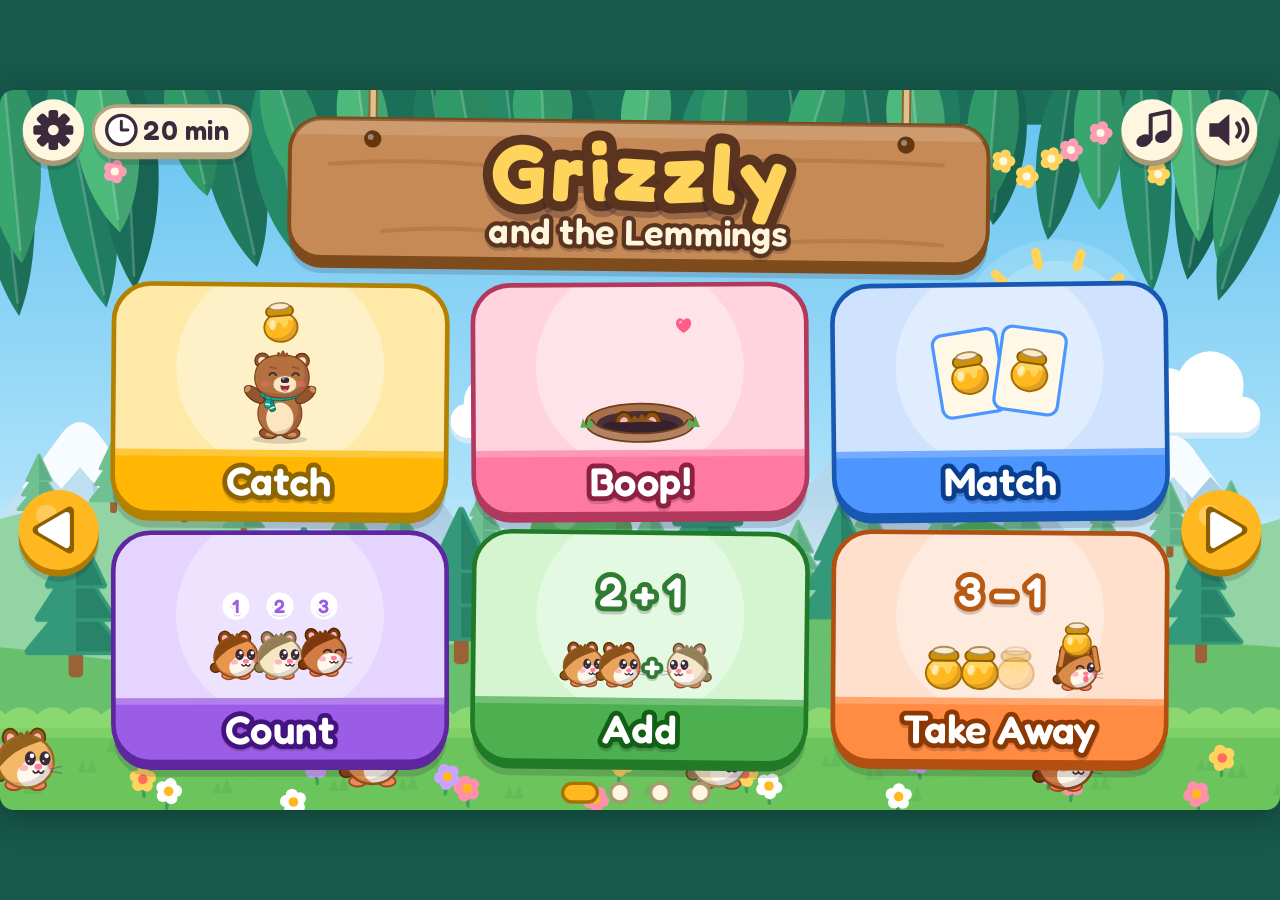
==== games/grizzly/index.html @ 3822345e "Start the all-in-one app: copies of the three games and the shared spec Co-Authored-By: Claude Opus " ====
<!DOCTYPE html>
<html lang="en">
<head>
<meta charset="UTF-8">
<meta name="viewport" content="width=device-width, initial-scale=1, maximum-scale=1, user-scalable=no, viewport-fit=cover">
<title>Grizzly and the Lemmings</title>
<link rel="icon" type="image/png" sizes="32x32" href="icons/favicon-32.png">
<link rel="apple-touch-icon" href="icons/apple-touch-icon.png">
<link rel="manifest" href="manifest.webmanifest">
<meta name="theme-color" content="#17594a">
<meta name="apple-mobile-web-app-capable" content="yes">
<meta name="apple-mobile-web-app-title" content="Grizzly">
<style>
  /* Fredoka (c) The Fredoka Project Authors, SIL Open Font License 1.1 (https://openfontlicense.org). Latin subset, built in so the game needs no other files. */
  @font-face { font-family: "Fredoka"; font-weight: 300 700; font-style: normal; font-display: block; src: url([data-uri]) format("woff2"); }
  :root { color-scheme: light; }
  html, body {
    margin: 0; padding: 0; height: 100%;
    background: #17594a;
    overflow: hidden;
    touch-action: none;
    -webkit-user-select: none; user-select: none;
    font-family: "Fredoka", ui-rounded, "Arial Rounded MT Bold", "Trebuchet MS", system-ui, sans-serif;
  }
  #wrap { position: fixed; inset: 0; display: flex; align-items: center; justify-content: center; }
  canvas { display: block; border-radius: 14px; box-shadow: 0 8px 30px rgba(10,30,30,.45); }
</style>
</head>
<body>
<div id="wrap"><canvas id="game" width="960" height="540"></canvas></div>
<script>
(() => {
  'use strict';

  // =====================================================================
  //  Setup
  // =====================================================================
  const W = 960, H = 540, GROUND = 470;
  const canvas = document.getElementById('game');
  let ctx = canvas.getContext('2d');
  // make sure the built-in font is loaded before the first words are drawn
  if (document.fonts && document.fonts.load) { document.fonts.load('600 20px Fredoka'); document.fonts.load('700 20px Fredoka'); }

  function resize() {
    const scale = Math.min(window.innerWidth / W, window.innerHeight / H);
    const dpr = window.devicePixelRatio || 1;
    canvas.style.width = Math.floor(W * scale) + 'px';
    canvas.style.height = Math.floor(H * scale) + 'px';
    canvas.width = Math.floor(W * scale * dpr);
    canvas.height = Math.floor(H * scale * dpr);
    ctx.setTransform(canvas.width / W, 0, 0, canvas.height / H, 0, 0);
  }
  window.addEventListener('resize', resize);
  resize();

  const rand = (a, b) => a + Math.random() * (b - a);
  const randInt = (a, b) => a + Math.floor(Math.random() * (b - a + 1));
  const pick = arr => arr[Math.floor(Math.random() * arr.length)];
  const shuffle = arr => { for (let i = arr.length - 1; i > 0; i--) { const j = Math.floor(Math.random() * (i + 1)); [arr[i], arr[j]] = [arr[j], arr[i]]; } return arr; };

  // Saved stickers (stars) per game. Only a convenience; works without storage.
  let stars = {};
  try { stars = JSON.parse(localStorage.getItem('grizzly-stars') || '{}') || {}; } catch (e) { stars = {}; }
  function saveStars() { try { localStorage.setItem('grizzly-stars', JSON.stringify(stars)); } catch (e) { /* ignore */ } }

  // =====================================================================
  //  Sound + voice
  // =====================================================================
  let audio = null, muted = false;
  // A short silent WAV, built here so no file is needed.
  function silentWavURL() {
    const n = 800, buf = new Uint8Array(44 + n), dv = new DataView(buf.buffer);
    const put = (o, s) => { for (let i = 0; i < s.length; i++) buf[o + i] = s.charCodeAt(i); };
    put(0, 'RIFF'); dv.setUint32(4, 36 + n, true); put(8, 'WAVE'); put(12, 'fmt ');
    dv.setUint32(16, 16, true); dv.setUint16(20, 1, true); dv.setUint16(22, 1, true);
    dv.setUint32(24, 8000, true); dv.setUint32(28, 8000, true); dv.setUint16(32, 1, true); dv.setUint16(34, 8, true);
    put(36, 'data'); dv.setUint32(40, n, true); buf.fill(128, 44);
    let bin = ''; for (const c of buf) bin += String.fromCharCode(c);
    return 'data:audio/wav;base64,' + btoa(bin);
  }
  let htmlAudioUnlocked = false, speechUnlocked = false;
  // Call from every tap/key. iPads and iPhones only allow sound to start inside a
  // real user gesture (a finger lifting off counts, a finger touching down may not),
  // and by default they mute web sound when the silent switch / Silent Mode is on.
  function initAudio(gestureEnd = false) {
    // iOS 17+: treat this page like a media player so Silent Mode doesn't mute it.
    try { if (navigator.audioSession && navigator.audioSession.type !== 'playback') navigator.audioSession.type = 'playback'; } catch (e) { /* ignore */ }
    if (!audio) {
      try { audio = new (window.AudioContext || window.webkitAudioContext)(); } catch (e) { audio = null; }
    }
    if (audio && audio.state !== 'running') {
      try { const r = audio.resume(); if (r) r.catch(() => {}); } catch (e) { /* ignore */ }
      // Playing a tiny buffer inside the gesture is what unlocks Web Audio on older iOS.
      try { const src = audio.createBufferSource(); src.buffer = audio.createBuffer(1, 1, 22050); src.connect(audio.destination); src.start(0); } catch (e) { /* ignore */ }
    }
    // Older iOS: playing an <audio> element switches the page to "playback" audio,
    // which also lets Web Audio be heard with the silent switch on.
    if (!htmlAudioUnlocked) {
      try {
        const el = new Audio(silentWavURL());
        el.setAttribute('playsinline', '');
        const r = el.play();
        if (r) r.then(() => { htmlAudioUnlocked = true; }).catch(() => {});
      } catch (e) { /* ignore */ }
    }
    // Speech also needs one utterance started from a gesture before it will talk.
    if (gestureEnd && !speechUnlocked && window.speechSynthesis && !muted) {
      speechUnlocked = true;
      try { const u = new SpeechSynthesisUtterance(' '); u.volume = 0; window.speechSynthesis.speak(u); } catch (e) { /* ignore */ }
    }
  }
  function tone(freq, dur, type = 'sine', vol = 0.15, slide = 0, delay = 0) {
    if (!audio || muted) return;
    const t = audio.currentTime + delay;
    const o = audio.createOscillator(), g = audio.createGain();
    o.type = type;
    o.frequency.setValueAtTime(freq, t);
    if (slide) o.frequency.exponentialRampToValueAtTime(Math.max(40, freq + slide), t + dur);
    g.gain.setValueAtTime(vol, t);
    g.gain.exponentialRampToValueAtTime(0.001, t + dur);
    o.connect(g).connect(audio.destination);
    o.start(t); o.stop(t + dur + 0.02);
  }
  const sfx = {
    catch: () => { tone(660, 0.12, 'triangle'); tone(990, 0.15, 'triangle', 0.12, 0, 0.08); },
    boing: () => tone(200, 0.35, 'square', 0.08, 500),
    giggle: () => { for (let i = 0; i < 4; i++) tone(900 + i * 80, 0.07, 'sine', 0.07, 0, i * 0.08); },
    plop: () => tone(300, 0.1, 'sine', 0.08, -150),
    pop: () => tone(420, 0.08, 'sine', 0.08, 300),
    flip: () => tone(700, 0.06, 'triangle', 0.1, 200),
    nope: () => { tone(300, 0.16, 'sine', 0.12, -60); tone(240, 0.22, 'sine', 0.1, -50, 0.15); },
    oops: () => { tone(500, 0.12, 'triangle', 0.1, -200); tone(350, 0.18, 'triangle', 0.1, -150, 0.12); },
    click: () => tone(520, 0.08, 'triangle', 0.12),
    count: n => tone(380 + n * 55, 0.14, 'triangle', 0.12),
    fanfare: () => [523, 659, 784, 1047].forEach((f, i) => tone(f, 0.3, 'triangle', 0.14, 0, i * 0.15)),
    yay: () => [659, 784, 1047].forEach((f, i) => tone(f, 0.18, 'triangle', 0.13, 0, i * 0.1)),
  };
  // ---------------------------------------------------------------------
  //  Background music: each scene has its own original 8-bar tune,
  //  synthesized and looped. Notes are scheduled a little ahead from the
  //  main loop (updateMusic), and the tune switches when the scene changes.
  // ---------------------------------------------------------------------
  let musicOn = true;
  try { musicOn = localStorage.getItem('grizzly-music') !== 'off'; } catch (e) { /* ignore */ }
  function setMusic(on) {
    musicOn = on;
    try { localStorage.setItem('grizzly-music', on ? 'on' : 'off'); } catch (e) { /* ignore */ }
  }
  const midi = n => 440 * Math.pow(2, (n - 69) / 12);
  // One tune per scene key. melody: MIDI notes, 8 steps (eighth notes) per bar, 0 = rest.
  // bass: chord root per bar. lead: oscillator type. len: note length in steps.
  // bassEvery: steps between bass notes (2 = every beat, 4 = every other beat).
  const SONGS = {
    // Cheerful theme. C G Am F | C F G C
    menu: { bpm: 112, lead: 'triangle', vol: 0.1, len: 1.6, bassEvery: 2, bass: [48, 43, 45, 41, 48, 41, 43, 48], melody: [
      76, 79, 79, 76, 72, 0, 74, 76,   74, 0, 71, 74, 67, 0, 0, 0,
      72, 76, 81, 76, 72, 0, 71, 72,   81, 79, 77, 76, 74, 0, 0, 0,
      76, 79, 84, 79, 76, 0, 79, 0,    77, 81, 84, 81, 77, 0, 76, 74,
      74, 76, 77, 74, 71, 0, 74, 0,    72, 0, 67, 0, 72, 0, 0, 0] },
    // Catch: fast and bouncy. G D Em C | G C D G
    catch: { bpm: 132, lead: 'square', vol: 0.045, len: 1.2, bassEvery: 2, bass: [43, 38, 40, 36, 43, 36, 38, 43], melody: [
      67, 71, 74, 71, 79, 0, 74, 0,    74, 78, 81, 78, 74, 0, 69, 0,
      76, 79, 83, 79, 76, 0, 71, 0,    72, 76, 79, 76, 72, 74, 76, 0,
      79, 0, 78, 0, 76, 0, 74, 0,      72, 0, 76, 0, 79, 0, 76, 0,
      74, 76, 78, 79, 81, 0, 78, 0,    79, 0, 74, 0, 67, 0, 0, 0] },
    // Boop!: short poppy notes. F C F C | Bb F C F
    boop: { bpm: 120, lead: 'sine', vol: 0.14, len: 0.8, bassEvery: 4, bass: [41, 36, 41, 36, 46, 41, 36, 41], melody: [
      72, 0, 72, 0, 77, 0, 0, 74,      76, 0, 72, 0, 67, 0, 0, 0,
      69, 0, 72, 0, 77, 0, 81, 0,      79, 0, 76, 0, 72, 0, 0, 0,
      74, 0, 77, 0, 82, 0, 77, 0,      81, 0, 77, 0, 72, 0, 77, 0,
      79, 0, 0, 76, 74, 0, 72, 0,      77, 0, 72, 0, 65, 0, 0, 0] },
    // Match: slow and calm, for thinking. C Am F G | C Am F G
    match: { bpm: 92, lead: 'sine', vol: 0.12, len: 2.6, bassEvery: 4, bass: [48, 45, 41, 43, 48, 45, 41, 43], melody: [
      72, 0, 76, 0, 79, 0, 76, 0,      72, 0, 76, 0, 81, 0, 76, 0,
      72, 0, 77, 0, 81, 0, 77, 0,      71, 0, 74, 0, 79, 0, 74, 0,
      84, 0, 0, 0, 83, 0, 79, 0,       81, 0, 0, 0, 79, 0, 76, 0,
      77, 0, 76, 0, 74, 0, 72, 0,      74, 0, 0, 0, 71, 0, 0, 0] },
    // Count: a march that climbs 1-2-3-4. D A G D | G D A D
    count: { bpm: 104, lead: 'triangle', vol: 0.11, len: 1.4, bassEvery: 2, bass: [38, 45, 43, 38, 43, 38, 45, 38], melody: [
      62, 0, 66, 0, 69, 0, 74, 0,      73, 0, 69, 0, 64, 0, 0, 0,
      67, 0, 71, 0, 74, 0, 79, 0,      78, 0, 74, 0, 69, 0, 0, 0,
      71, 71, 71, 0, 74, 74, 74, 0,    69, 69, 69, 0, 66, 0, 62, 0,
      64, 0, 66, 0, 67, 0, 69, 0,      74, 0, 0, 0, 62, 0, 0, 0] },
    // Add: bright and skippy. C F G C | Am F G C
    add: { bpm: 116, lead: 'triangle', vol: 0.1, len: 1.5, bassEvery: 2, bass: [48, 41, 43, 48, 45, 41, 43, 48], melody: [
      72, 74, 76, 0, 76, 0, 79, 0,     77, 0, 76, 0, 74, 0, 72, 0,
      74, 76, 77, 0, 77, 0, 81, 0,     79, 0, 76, 0, 72, 0, 0, 0,
      76, 0, 81, 0, 81, 79, 76, 0,     77, 0, 81, 0, 84, 0, 81, 0,
      79, 0, 77, 0, 76, 0, 74, 0,      72, 0, 0, 0, 0, 0, 0, 0] },
    // Take Away: a sneaky tiptoe tune. Am E Am E | F C E Am
    sub: { bpm: 100, lead: 'sine', vol: 0.14, len: 0.7, bassEvery: 4, bass: [45, 40, 45, 40, 41, 48, 40, 45], melody: [
      69, 0, 72, 0, 76, 0, 72, 0,      71, 0, 68, 0, 64, 0, 0, 0,
      69, 0, 72, 0, 76, 0, 81, 0,      80, 0, 76, 0, 71, 0, 0, 0,
      77, 0, 76, 0, 74, 0, 72, 0,      72, 0, 76, 0, 79, 0, 0, 0,
      74, 0, 77, 0, 76, 0, 80, 0,      81, 0, 0, 0, 69, 0, 0, 0] },
  };
  let musicGain = null, musicNext = 0, musicStep = 0, musicLevel = -1, songKey = 'menu', playingKey = null;

  function musicNote(freq, t, dur, type, vol) {
    const o = audio.createOscillator(), g = audio.createGain();
    o.type = type; o.frequency.value = freq;
    g.gain.setValueAtTime(0.0001, t);
    g.gain.exponentialRampToValueAtTime(vol, t + 0.015);
    g.gain.exponentialRampToValueAtTime(0.0001, t + dur);
    o.connect(g).connect(musicGain);
    o.start(t); o.stop(t + dur + 0.05);
  }
  function updateMusic() {
    if (!audio || audio.state !== 'running') return;
    if (!musicGain) { musicGain = audio.createGain(); musicGain.gain.value = 0; musicGain.connect(audio.destination); }
    // Quieter while the game is talking, so instructions stay easy to hear.
    const speaking = !!(window.speechSynthesis && window.speechSynthesis.speaking);
    const level = muted || !musicOn ? 0 : speaking ? 0.3 : 1;
    if (level !== musicLevel) { musicLevel = level; musicGain.gain.setTargetAtTime(level * 0.5, audio.currentTime, 0.12); }
    if (level === 0) { musicNext = 0; return; }
    const now = audio.currentTime;
    if (musicNext < now) musicNext = now + 0.05;
    // A new scene starts its own tune from the top.
    if (playingKey !== songKey) { playingKey = songKey; musicStep = 0; }
    const song = SONGS[songKey] || SONGS.menu, step = 60 / song.bpm / 2;
    while (musicNext < now + 0.25) {
      const s = musicStep % song.melody.length, bar = Math.floor(s / 8), beat = s % 8;
      const note = song.melody[s];
      if (note) musicNote(midi(note), musicNext, step * song.len, song.lead, song.vol);
      if (beat % song.bassEvery === 0) {
        // alternate the chord root and its fifth (root-fifth-root-fifth, or root-fifth)
        const fifth = song.bassEvery === 2 ? beat % 4 === 2 : beat === 4;
        musicNote(midi(song.bass[bar] + (fifth ? 7 : 0)), musicNext, step * song.bassEvery * 0.9, 'sine', 0.16);
      }
      musicNext += step; musicStep++;
    }
  }

  // Reads short instructions aloud so pre-readers can play.
  // queue = true waits for anything already being said instead of cutting it off.
  function say(words, queue = false) {
    if (muted || !window.speechSynthesis) return;
    try {
      if (!queue) window.speechSynthesis.cancel();
      const u = new SpeechSynthesisUtterance(words);
      u.rate = 0.95; u.pitch = 1.2;
      window.speechSynthesis.speak(u);
    } catch (e) { /* voice not available */ }
  }

  // =====================================================================
  //  Art kit: the paper-cut storybook look
  // =====================================================================
  //  Everything is a flat cut-out: one colour per shape, a darker crescent on the lower
  //  right (cel shading, always lit from the top left of the screen), and a rim in a deeper
  //  tone of the same colour. Nothing has a black outline. Text is set in Fredoka, which is
  //  built into the page (see the <style>).
  let time = 0;
  const FONT = '"Fredoka", ui-rounded, "Arial Rounded MT Bold", "Trebuchet MS", system-ui, sans-serif';
  const P = {
    ink: '#3a2a3c',                                             // eyes, noses, dark text
    cream: '#fff6e0', paper: '#fdebc8', tan: '#e2c08d',
    honey: '#ffb81f', honeyLight: '#ffd45c', honeyDark: '#d98700',
    coral: '#ff6b5c', rose: '#ff8fab',
    teal: '#19a79b', mint: '#8fe0c4',
    leaf: '#6fc45a', grass: '#6cc45c', pine: '#2a8f6c', pineDark: '#1d7460',
    sky: '#63c2f0', berry: '#5d73e8', plum: '#8e62c8',
    wood: '#c58a55', woodDark: '#9b6238', woodLight: '#e2b07c',
    fur: '#b4703f', furDark: '#93552e', furLight: '#cf8f5c', belly: '#fbe6bf',
    shadow: 'rgba(40,24,48,.17)',
  };
  const INK = P.ink;
  const LEMMING_COLORS = ['#f2b866', '#e9944f', '#f7e6c4', '#d07b42', '#fff0d2'];

  // ---- Colour helpers. They take '#rgb' or '#rrggbb'; anything else is returned unchanged. ----
  const rgbCache = new Map(), toneCache = new Map();
  function rgbOf(c) {
    if (typeof c !== 'string' || c[0] !== '#') return null;
    let v = rgbCache.get(c);
    if (!v) {
      const h = c.length === 4 ? c[1] + c[1] + c[2] + c[2] + c[3] + c[3] : c.slice(1);
      const n = parseInt(h, 16);
      if (h.length !== 6 || isNaN(n)) return null;
      v = [(n >> 16) & 255, (n >> 8) & 255, n & 255];
      rgbCache.set(c, v);
    }
    return v;
  }
  const hexOf = (r, g, b) => '#' + ((1 << 24) | (Math.round(r) << 16) | (Math.round(g) << 8) | Math.round(b)).toString(16).slice(1);
  function mixColor(a, b, t) {
    const x = rgbOf(a), y = rgbOf(b);
    if (!x || !y) return a;
    return hexOf(x[0] + (y[0] - x[0]) * t, x[1] + (y[1] - x[1]) * t, x[2] + (y[2] - x[2]) * t);
  }
  const light = (c, t = 0.3) => mixColor(c, '#ffffff', t);
  // A deeper tone of the same colour: darker and a little richer, like a shadow on paper.
  function dark(c, t = 0.3) {
    const key = c + t, hit = toneCache.get(key);
    if (hit) return hit;
    const v = rgbOf(c);
    if (!v) return c;
    const max = Math.max(v[0], v[1], v[2]), min = Math.min(v[0], v[1], v[2]);
    const sat = max ? (max - min) / max : 0;
    const sat2 = sat < 0.03 ? sat : Math.min(1, sat + t * 0.55), val2 = max * (1 - t);
    const out = v.map(ch => val2 * (1 - sat2) + val2 * sat2 * (max === min ? 1 : (ch - min) / (max - min)));
    const res = hexOf(out[0], out[1], out[2]);
    toneCache.set(key, res);
    return res;
  }
  const clamp01 = v => Math.max(0, Math.min(1, v));
  // Deterministic "random" numbers, so painted scenery is the same every time.
  const hash = n => { const s = Math.sin(n * 127.1 + 11.7) * 43758.5453; return s - Math.floor(s); };
  const easeOutBack = t => { const c = 1.9, u = clamp01(t) - 1; return 1 + (c + 1) * u * u * u + c * u * u; };

  // ---- Shapes ----
  function ell(x, y, rx, ry, rot = 0) {
    const p = new Path2D(); p.ellipse(x, y, Math.max(0, rx), Math.max(0, ry), rot, 0, Math.PI * 2); return p;
  }
  function rr(x, y, w, h, r) {
    r = Math.max(0, Math.min(r, w / 2, h / 2));
    const p = new Path2D();
    p.moveTo(x + r, y); p.arcTo(x + w, y, x + w, y + h, r); p.arcTo(x + w, y + h, x, y + h, r);
    p.arcTo(x, y + h, x, y, r); p.arcTo(x, y, x + w, y, r); p.closePath();
    return p;
  }
  // Darken the lower-right edge of a shape. The light always comes from the top left of the
  // screen, however the shape has been turned or flipped.
  let canShade = true;
  try { new Path2D().addPath(new Path2D(), new DOMMatrix([1, 0, 0, 1, 1, 1])); } catch (e) { canShade = false; }
  function shadeEdge(p, depth, color = 'rgba(60,20,70,.15)') {
    if (!depth || !canShade) return;
    let dx = -depth, dy = -depth;
    if (ctx.getTransform) {
      const t = ctx.getTransform(), det = t.a * t.d - t.b * t.c;
      if (!det) return;
      const k = -depth * Math.sqrt(Math.abs(det));              // the same offset, in screen pixels
      dx = (t.d * k - t.c * k) / det; dy = (-t.b * k + t.a * k) / det;
    }
    const cut = new Path2D();
    cut.rect(-5000, -5000, 10000, 10000);
    cut.addPath(p, new DOMMatrix([1, 0, 0, 1, dx, dy]));
    ctx.save(); ctx.clip(p);
    ctx.fillStyle = color; ctx.fill(cut, 'evenodd');
    ctx.restore();
  }
  function rimOf(p, color, w = 2.5) {
    if (!w) return;
    ctx.lineJoin = 'round'; ctx.lineWidth = w; ctx.strokeStyle = color; ctx.stroke(p);
  }
  // Fill a Path2D as a paper cut-out. o = { rim: width (0 = none), depth: shading size (0 = none), rimColor }
  function solid(p, fill, o = {}) {
    ctx.fillStyle = fill; ctx.fill(p);
    shadeEdge(p, o.depth === undefined ? 5 : o.depth);
    rimOf(p, o.rimColor || dark(fill, 0.34), o.rim === undefined ? 2.5 : o.rim);
  }
  // Plain flat shapes, used for small details.
  function ellipse(x, y, rx, ry, color, rot = 0) {
    ctx.beginPath(); ctx.ellipse(x, y, Math.max(0, rx), Math.max(0, ry), rot, 0, Math.PI * 2); ctx.fillStyle = color; ctx.fill();
  }
  function circle(x, y, r, color) { ellipse(x, y, r, r, color); }
  function roundRect(x, y, w, h, r) {
    r = Math.max(0, Math.min(r, w / 2, h / 2));
    ctx.beginPath();
    ctx.moveTo(x + r, y); ctx.arcTo(x + w, y, x + w, y + h, r); ctx.arcTo(x + w, y + h, x, y + h, r);
    ctx.arcTo(x, y + h, x, y, r); ctx.arcTo(x, y, x + w, y, r); ctx.closePath();
  }
  // A cut-out ellipse. lw is the rim width (under 0.5 = no rim).
  function blob(x, y, rx, ry, fill, rot = 0, lw = 3) {
    const m = Math.min(rx, ry);
    solid(ell(x, y, rx, ry, rot), fill, { rim: lw < 0.5 ? 0 : Math.max(1.2, lw * 0.8), depth: m < 9 ? 0 : Math.min(6, m * 0.2) });
  }
  // Older drawing code asks for a shaded fill; shading is now done by solid(), so this is the base colour.
  function shade(x, y, r, base) { return base; }
  // True for a short moment every few seconds, so eyes blink at different times.
  function blinking(seed) { return ((time + seed * 1.37) % 3.7) < 0.13; }
  function inkLine(lw = 3) { ctx.lineWidth = lw; ctx.strokeStyle = INK; ctx.lineCap = 'round'; ctx.lineJoin = 'round'; }

  // A raised paper card: a soft shadow, a darker bottom edge, and a rim.
  // o = { depth, edge, rim, rimColor, shadow: false }
  function panel(x, y, w, h, r, fill = P.cream, o = {}) {
    const d = o.depth === undefined ? 5 : o.depth;
    if (o.shadow !== false) { ctx.fillStyle = P.shadow; ctx.fill(rr(x, y + d + 4, w, h, r)); }
    if (d) { ctx.fillStyle = o.edge || dark(fill, 0.3); ctx.fill(rr(x, y + d, w, h, r)); }
    const p = rr(x, y, w, h, r);
    ctx.fillStyle = fill; ctx.fill(p);
    rimOf(p, o.rimColor || dark(fill, 0.3), o.rim === undefined ? 3 : o.rim);
    return p;
  }
  // A ribbon banner with folded tails, centred on (cx, cy).
  function ribbon(cx, cy, w, h, color) {
    const d = dark(color, 0.3), t = 30;
    [-1, 1].forEach(s => {
      const x0 = cx + s * (w / 2 - 14);
      const tail = new Path2D();
      tail.moveTo(x0, cy - h / 2 + 12); tail.lineTo(x0 + s * (t + 16), cy - h / 2 + 12);
      tail.lineTo(x0 + s * t, cy + 12); tail.lineTo(x0 + s * (t + 16), cy + h / 2 + 12); tail.lineTo(x0, cy + h / 2 + 12);
      tail.closePath();
      ctx.fillStyle = d; ctx.fill(tail);
      const fold = new Path2D();
      fold.moveTo(x0, cy + h / 2); fold.lineTo(x0 + s * 14, cy + h / 2); fold.lineTo(x0, cy + h / 2 + 12); fold.closePath();
      ctx.fillStyle = dark(color, 0.5); ctx.fill(fold);
    });
    const band = rr(cx - w / 2, cy - h / 2, w, h, 10);
    ctx.fillStyle = color; ctx.fill(band);
    ctx.save(); ctx.clip(band);
    ctx.fillStyle = 'rgba(255,255,255,.16)'; ctx.fillRect(cx - w / 2, cy - h / 2, w, h * 0.42);
    ctx.restore();
    rimOf(band, d, 3);
  }

  // Sticker lettering: a coloured outline with a soft shadow under it. stroke = null gives plain text.
  function text(str, x, y, size, color = '#fff', stroke = INK, align = 'center') {
    ctx.font = `600 ${size}px ${FONT}`;
    ctx.textAlign = align; ctx.textBaseline = 'middle';
    if (stroke) {
      const lw = Math.max(3, size / 4.2);
      ctx.lineJoin = 'round'; ctx.lineWidth = lw;
      ctx.strokeStyle = 'rgba(40,24,48,.2)'; ctx.strokeText(str, x, y + Math.max(1.5, size * 0.07));
      ctx.strokeStyle = stroke; ctx.strokeText(str, x, y);
    }
    ctx.fillStyle = color; ctx.fillText(str, x, y);
  }
  function starPath(x, y, r) {
    const p = new Path2D();
    for (let i = 0; i < 10; i++) {
      const a = i / 10 * Math.PI * 2 - Math.PI / 2, q = i % 2 ? r * 0.52 : r;
      p.lineTo(x + Math.cos(a) * q, y + Math.sin(a) * q);
    }
    p.closePath();
    return p;
  }
  // A plump star with rounded points. Big stars get a darker rim and a highlight.
  function drawStar(x, y, r, color) {
    const p = starPath(x, y, r);
    ctx.fillStyle = color;
    if (!rgbOf(color)) { ctx.fill(p); return; }                 // see-through colours stay simple
    ctx.lineJoin = 'round';
    if (r >= 11) { ctx.strokeStyle = dark(color, 0.3); ctx.lineWidth = r * 0.5; ctx.stroke(p); }
    ctx.strokeStyle = color; ctx.lineWidth = r * 0.22; ctx.stroke(p);
    ctx.fill(p);
    if (r >= 11) ellipse(x - r * 0.22, y - r * 0.2, r * 0.2, r * 0.11, 'rgba(255,255,255,.55)', -0.6);
  }
  function drawHeart(x, y, s, color) {
    const p = new Path2D();
    p.moveTo(x, y + s * 0.6);
    p.bezierCurveTo(x - s * 1.2, y - s * 0.2, x - s * 0.5, y - s * 1.1, x, y - s * 0.4);
    p.bezierCurveTo(x + s * 0.5, y - s * 1.1, x + s * 1.2, y - s * 0.2, x, y + s * 0.6);
    ctx.fillStyle = color; ctx.fill(p);
    if (rgbOf(color)) { ctx.lineJoin = 'round'; ctx.strokeStyle = color; ctx.lineWidth = s * 0.25; ctx.stroke(p); }
    ellipse(x - s * 0.32, y - s * 0.38, s * 0.2, s * 0.12, 'rgba(255,255,255,.5)', -0.7);
  }
  // A four-point twinkle, used for night stars.
  function drawSparkle(x, y, r, color) {
    ctx.beginPath();
    for (let i = 0; i < 8; i++) {
      const a = i / 8 * Math.PI * 2, q = i % 2 ? r * 0.32 : r;
      ctx.lineTo(x + Math.cos(a) * q, y + Math.sin(a) * q);
    }
    ctx.closePath(); ctx.fillStyle = color; ctx.fill();
  }

  // ---------------------------------------------------------------------
  //  Scenery
  // ---------------------------------------------------------------------
  const clouds = [];
  for (let i = 0; i < 5; i++) clouds.push({ x: rand(0, W), y: rand(140, 255), s: rand(0.55, 1.05), v: rand(6, 16) });

  // Sky clock: with a play-time limit set, the sky goes from morning (0) to night (1)
  // as today's play time is used up. [phase, top colour, bottom colour]
  const SKY = [[0, '#63c2f0', '#d6f3ff'], [0.55, '#4fb1ea', '#c4ecff'], [0.8, '#f58a6e', '#ffd9a3'], [1, '#1c2154', '#3f4b92']];
  function skyAt(phase) {
    let i = 0;
    while (i < SKY.length - 2 && phase > SKY[i + 1][0]) i++;
    const [p0, top0, bot0] = SKY[i], [p1, top1, bot1] = SKY[i + 1];
    const t = clamp01((phase - p0) / (p1 - p0));
    return [mixColor(top0, top1, t), mixColor(bot0, bot1, t)];
  }
  function drawCloud(x, y, s) {
    ctx.save(); ctx.translate(x, y); ctx.scale(s, s);
    // two stacked cut-outs: a pale blue underside and a white top
    [['#cfe9f7', 0], ['#ffffff', -5]].forEach(([c, dy]) => {
      ctx.fillStyle = c; ctx.fill(rr(-56, -8 + dy, 112, 30, 15));
      circle(-22, -10 + dy, 22, c); circle(14, -18 + dy, 28, c);
    });
    ctx.restore();
  }
  // The hill lines repeat every W pixels, so the land can scroll sideways forever.
  const TURN = Math.PI * 2 / W;
  const hillFar = x => 342 - Math.sin(x * TURN + 1) * 24 - Math.sin(x * TURN * 3) * 10;
  const hillNear = x => 412 - Math.sin(x * TURN + 4) * 20 - Math.cos(x * TURN * 2) * 9;
  function drawFir(x, baseY, s, c1 = P.pine, c2 = P.pineDark) {
    ctx.save(); ctx.translate(x, baseY); ctx.scale(s, s);
    ctx.fillStyle = P.woodDark; ctx.fill(rr(-5, -14, 10, 20, 3));
    ctx.lineJoin = 'round'; ctx.lineWidth = 5;
    for (let k = 0; k < 3; k++) {                               // three tiers, widest at the bottom
      const w = 33 - k * 7, y0 = -12 - k * 23, h = 40;
      ctx.beginPath(); ctx.moveTo(0, y0 - h); ctx.lineTo(w, y0); ctx.lineTo(-w, y0); ctx.closePath();
      ctx.fillStyle = c1; ctx.strokeStyle = c1; ctx.fill(); ctx.stroke();
      ctx.beginPath(); ctx.moveTo(0, y0 - h); ctx.lineTo(w, y0); ctx.lineTo(0, y0); ctx.closePath();
      ctx.fillStyle = c2; ctx.fill();
    }
    ctx.restore();
  }
  function drawRoundTree(x, baseY, s, c) {
    ctx.save(); ctx.translate(x, baseY); ctx.scale(s, s);
    ctx.fillStyle = P.woodDark; ctx.fill(rr(-6, -40, 12, 46, 4));
    solid(ell(0, -66, 36, 33), c, { rim: 0, depth: 11, });
    circle(-12, -78, 9, light(c, 0.2)); circle(4, -86, 6, light(c, 0.2));
    ctx.restore();
  }
  function drawLeaf(x, y, len, w, tilt, color) {
    ctx.save(); ctx.translate(x, y); ctx.rotate(tilt);
    const p = new Path2D();
    p.moveTo(0, -14);
    p.bezierCurveTo(w, len * 0.12, w * 0.85, len * 0.72, 0, len);
    p.bezierCurveTo(-w * 0.85, len * 0.72, -w, len * 0.12, 0, -14);
    ctx.fillStyle = color; ctx.fill(p);
    ctx.save(); ctx.clip(p);
    ctx.fillStyle = 'rgba(10,40,50,.14)'; ctx.fillRect(0, -20, w + 4, len + 30);  // darker right half
    ctx.restore();
    ctx.strokeStyle = 'rgba(255,255,255,.2)'; ctx.lineWidth = 2; ctx.lineCap = 'round';
    ctx.beginPath(); ctx.moveTo(0, 0); ctx.lineTo(0, len - 10); ctx.stroke();
    ctx.restore();
  }
  // One snow-capped mountain.
  const PEAKS = [[60, 250, 150], [250, 320, 185], [470, 270, 150], [690, 340, 200], [880, 230, 140]]; // [x, width, height]
  function drawPeak(x, w, h, i) {
    const top = 392 - h, m = new Path2D();
    m.moveTo(x - w / 2, 410); m.lineTo(x - 14, top + 16); m.quadraticCurveTo(x, top - 2, x + 14, top + 16); m.lineTo(x + w / 2, 410); m.closePath();
    ctx.fillStyle = i % 2 ? '#b4d7ec' : '#bfdff1'; ctx.fill(m);
    ctx.save(); ctx.clip(m);
    ctx.fillStyle = 'rgba(70,110,160,.16)';                       // the side away from the sun
    ctx.beginPath(); ctx.moveTo(x, top - 10); ctx.lineTo(x + w / 2 + 10, 410); ctx.lineTo(x + 26, 410); ctx.closePath(); ctx.fill();
    ctx.fillStyle = '#f6fcff';                                     // snow cap with a zigzag edge
    const sy = top + h * 0.3;
    ctx.beginPath(); ctx.moveTo(x - w, top - 20); ctx.lineTo(x + w, top - 20); ctx.lineTo(x + w, sy);
    for (let k = 6; k >= -6; k--) ctx.lineTo(x + k * 14, sy + (k % 2 ? 12 : -4));
    ctx.lineTo(x - w, sy); ctx.closePath(); ctx.fill();
    ctx.restore();
  }
  // The land is painted once into three strips (mountains, far hills, near hills). Each strip
  // repeats every W pixels, so scenes that scroll or sink only have to slide the strips.
  const tiled = (x, draw) => [-W, 0, W].forEach(o => { if (x + o > -80 && x + o < W + 80) draw(x + o); });
  const STRIPS = {
    peaks: { top: 180, h: 228, fill: '#dcecf5', paint() {
      PEAKS.forEach(([x, w, h], i) => [-W, 0, W].forEach(o => drawPeak(x + o, w, h, i)));
      const haze = ctx.createLinearGradient(0, 300, 0, 400);         // soft haze where the mountains meet the hills
      haze.addColorStop(0, 'rgba(255,255,255,0)'); haze.addColorStop(1, 'rgba(255,255,255,.55)');
      ctx.fillStyle = haze; ctx.fillRect(0, 300, W, 110);
    } },
    far: { top: 240, h: 230, fill: '#93d4a4', paint() {
      ctx.fillStyle = '#93d4a4';
      ctx.beginPath(); ctx.moveTo(-16, H);
      for (let x = -16; x <= W + 16; x += 16) ctx.lineTo(x, hillFar(x));
      ctx.lineTo(W + 16, H); ctx.closePath(); ctx.fill();
      for (let i = 0; i < 17; i++) {
        tiled((i + 0.2 + hash(i) * 0.45) * W / 17, x => drawFir(x, hillFar(x) + 6, 0.42 + hash(i + 40) * 0.2, '#71c094', '#5fb087'));
      }
    } },
    near: { top: 250, h: 230, fill: '#68bf6c', paint() {
      ctx.fillStyle = '#68bf6c';
      ctx.beginPath(); ctx.moveTo(-16, H);
      for (let x = -16; x <= W + 16; x += 16) ctx.lineTo(x, hillNear(x));
      ctx.lineTo(W + 16, H); ctx.closePath(); ctx.fill();
      for (let i = 0; i < 10; i++) {
        const s = 0.8 + hash(i + 90) * 0.45;
        tiled((i + 0.25 + hash(i + 7) * 0.4) * W / 10, x => {
          if (i % 3 === 1) drawRoundTree(x, hillNear(x) + 10, s * 0.92, i % 2 ? '#4fae5e' : '#58b96a');
          else drawFir(x, hillNear(x) + 10, s, '#34997a', '#278468');
        });
      }
    } },
  };
  const stripCache = {};
  function strip(name) {
    if (!canvas.width || !canvas.height) return null;
    const def = STRIPS[name], size = canvas.width + 'x' + canvas.height, hit = stripCache[name];
    if (hit && hit.size === size) return hit.canvas;
    const k = canvas.height / H, layer = document.createElement('canvas');
    layer.width = canvas.width; layer.height = Math.max(1, Math.round(def.h * k));
    const main = ctx;
    ctx = layer.getContext('2d');
    ctx.setTransform(canvas.width / W, 0, 0, k, 0, -def.top * k);
    try { def.paint(); } finally { ctx = main; }
    stripCache[name] = { canvas: layer, size };
    return layer;
  }
  function drawStrip(name, scroll, dy) {
    const img = strip(name), def = STRIPS[name];
    if (!img) return;
    const px = canvas.width / W;                                      // snap to whole screen pixels so the join never shows
    const x = -Math.round((((scroll % W) + W) % W) * px) / px;
    ctx.drawImage(img, x, def.top + dy, W, def.h);
    if (x < 0) ctx.drawImage(img, x + W, def.top + dy, W, def.h);
    // once a strip has sunk, the land below it still has to be filled in
    if (dy > 0 && def.fill) { ctx.fillStyle = def.fill; ctx.fillRect(0, def.top + dy + def.h - 1, W, H); }
  }
  // The land: mountains, two rows of hills with trees, and the meadow.
  //   scroll: how far the world has moved sideways (each layer slides at its own speed)
  //   rise:   how far the camera has climbed (the land sinks, far layers more slowly)
  function drawLand(scroll = 0, rise = 0) {
    drawStrip('peaks', scroll * 0.06, rise * 0.3);
    drawStrip('far', scroll * 0.12, rise * 0.5);
    drawStrip('near', scroll * 0.3, rise * 0.8);
    // meadow: a scalloped grass edge, then tufts of darker grass
    const gy = GROUND + rise;
    if (gy > H + 20) return;
    ctx.fillStyle = '#8bd870';
    for (let x = -8 - (((scroll % 24) + 24) % 24); x < W + 20; x += 24) { ctx.beginPath(); ctx.arc(x, gy + 9, 16, 0, Math.PI * 2); ctx.fill(); }
    ctx.fillStyle = P.grass; ctx.fillRect(0, gy + 9, W, Math.max(0, H - gy));
    ctx.fillStyle = '#7fd167'; ctx.fillRect(0, gy + 9, W, 7);
    ctx.fillStyle = 'rgba(30,110,60,.1)';
    for (let i = Math.floor(scroll / 40) - 1, end = i + 27; i < end; i++) {
      const x = i * 40 + hash(i + 200) * 30 - scroll, y = gy + 26 + hash(i + 300) * 38;
      ctx.beginPath(); ctx.moveTo(x - 7, y); ctx.lineTo(x - 3, y - 9); ctx.lineTo(x, y); ctx.lineTo(x + 4, y - 11); ctx.lineTo(x + 8, y); ctx.closePath(); ctx.fill();
    }
  }
  // The parts of the main scene that never move: the land and the leafy canopy.
  function paintScenery() {
    drawLand();
    // leafy canopy: a band at the top, then two rows of hanging leaves, longer toward the corners
    ctx.fillStyle = '#1b6f58'; ctx.fillRect(0, 0, W, 26);
    const row = (count, y, len, colors, seed) => {
      for (let i = 0; i < count; i++) {
        const x = (i + 0.5) / count * (W + 70) - 35 + (hash(i + seed) - 0.5) * 16;
        const corner = Math.pow(Math.abs(x - W / 2) / (W / 2), 2.4);
        drawLeaf(x, y, len * (0.82 + hash(i * 3 + seed) * 0.36) + corner * 64, 25 + hash(i * 7 + seed) * 9,
          (hash(i * 5 + seed) - 0.5) * 0.5 + (x - W / 2) / W * 0.4, colors[i % colors.length]);
      }
    };
    row(19, -6, 104, ['#1f7a5e', '#248a68', '#1b6f58'], 1);
    row(15, -12, 74, ['#39a66f', '#4dba7b', '#2f9967'], 50);
    for (let i = 0; i < 12; i++) {                               // blossoms tucked into the leaves
      const x = 30 + hash(i + 500) * (W - 60), y = 22 + hash(i + 600) * 46, c = i % 2 ? P.honeyLight : '#ff9db4';
      for (let k = 0; k < 5; k++) circle(x + Math.cos(k * 1.257) * 5, y + Math.sin(k * 1.257) * 5, 4, c);
      circle(x, y, 3, '#fff8e0');
    }
  }
  // paintScenery() is drawn once into its own canvas and reused, so the busy parts of the scene cost nothing.
  let sceneryLayer = null, sceneryKey = '';
  function scenery() {
    if (!canvas.width || !canvas.height) return null;
    const key = canvas.width + 'x' + canvas.height;
    if (sceneryLayer && sceneryKey === key) return sceneryLayer;
    const layer = document.createElement('canvas');
    layer.width = canvas.width; layer.height = canvas.height;
    const main = ctx;
    ctx = layer.getContext('2d');
    ctx.setTransform(canvas.width / W, 0, 0, canvas.height / H, 0, 0);
    try { paintScenery(); } finally { ctx = main; }
    sceneryLayer = layer; sceneryKey = key;
    return layer;
  }

  // The sky for a time of day: gradient, then moon and stars or the sun (which sinks and turns
  // orange through the afternoon). Returns { night, evening }, each 0..1, for drawTints().
  function drawSky(phase = playTime.share(), sunX = 792, sunTop = 186) {
    const [skyTop, skyBottom] = skyAt(phase);
    const night = clamp01((phase - 0.8) / 0.2);
    const evening = clamp01((phase - 0.55) / 0.25) * (1 - night);
    const sky = ctx.createLinearGradient(0, 0, 0, GROUND);
    sky.addColorStop(0, skyTop); sky.addColorStop(1, skyBottom);
    ctx.fillStyle = sky; ctx.fillRect(0, 0, W, H);
    if (night > 0) {
      ctx.globalAlpha = night;
      for (let i = 0; i < 26; i++) {
        drawSparkle((i * 137) % W, 128 + (i * 53) % 170, 4 + (i % 3) * 1.5 + Math.sin(time * 3 + i) * 1.5, '#fff6c8');
      }
      circle(700, 205, 44, 'rgba(255,246,200,.16)');
      circle(700, 205, 29, '#fff3c4');
      circle(690, 197, 6, 'rgba(214,190,130,.55)'); circle(709, 214, 4.5, 'rgba(214,190,130,.55)'); circle(704, 193, 2.5, 'rgba(214,190,130,.55)');
      ctx.globalAlpha = 1;
    }
    if (night < 1) {
      const sy = sunTop + clamp01((phase - 0.35) / 0.65) * 230;
      const sun = mixColor(P.honeyLight, '#ff8a3d', clamp01((phase - 0.5) / 0.3));
      ctx.globalAlpha = 1 - night;
      circle(sunX, sy, 74, 'rgba(255,255,255,.14)'); circle(sunX, sy, 58, 'rgba(255,255,255,.2)');
      ctx.strokeStyle = sun; ctx.lineWidth = 7; ctx.lineCap = 'round';
      for (let i = 0; i < 12; i++) {
        const a = i / 12 * Math.PI * 2 + time * 0.25;
        ctx.beginPath(); ctx.moveTo(sunX + Math.cos(a) * 56, sy + Math.sin(a) * 56);
        ctx.lineTo(sunX + Math.cos(a) * 66, sy + Math.sin(a) * 66); ctx.stroke();
      }
      circle(sunX, sy, 42, sun);
      circle(sunX - 13, sy - 14, 11, 'rgba(255,255,255,.35)');
      ctx.globalAlpha = 1;
    }
    return { night, evening };
  }
  // Golden evening light, then a dark blue night, over everything drawn so far.
  function drawTints(tod) {
    if (tod.evening > 0) { ctx.fillStyle = `rgba(255,140,60,${0.12 * tod.evening})`; ctx.fillRect(0, 0, W, H); }
    if (tod.night > 0) { ctx.fillStyle = `rgba(16,22,64,${0.42 * tod.night})`; ctx.fillRect(0, 0, W, H); }
  }
  // The main scene: sky, drifting clouds, the land under a leafy canopy, and flowers.
  function drawBackground(phase = playTime.share()) {
    const tod = drawSky(phase);
    ctx.globalAlpha = 1 - tod.night * 0.65;
    for (const c of clouds) drawCloud(c.x, c.y, c.s);
    ctx.globalAlpha = 1;
    const layer = scenery();
    if (layer) ctx.drawImage(layer, 0, 0, W, H);
    drawFlowers(GROUND + 30, 36);
    drawTints(tod);
  }
  // scroll slides the flowers sideways with the ground (they wrap around).
  function drawFlowers(top, spread, scroll = 0) {
    const span = W + 40;
    for (let i = 0; i < 18; i++) {
      const fx = (((i * 113 + 15 - scroll) % span) + span) % span - 20, fy = top + (i * 17 % spread);
      const col = [P.rose, P.honeyLight, '#ffffff', '#c9a3ff'][i % 4];
      const sway = Math.sin(time * 1.6 + i * 1.9) * 1.6;
      ctx.strokeStyle = '#3f9e58'; ctx.lineWidth = 2.5; ctx.lineCap = 'round';
      ctx.beginPath(); ctx.moveTo(fx, fy + 13); ctx.lineTo(fx + sway, fy); ctx.stroke();
      for (let k = 0; k < 5; k++) {
        const a = k / 5 * Math.PI * 2 + i;
        circle(fx + sway + Math.cos(a) * 5.5, fy + Math.sin(a) * 5.5, 4.6, col);
      }
      circle(fx + sway, fy, 3.6, i % 4 === 1 ? P.coral : P.honey);
    }
  }
  // A log lying on its side: bark with a lit top, and tree rings on the right-hand end.
  function drawLogShape(x, y, w, h, bark = P.wood) {
    const body = rr(x, y, w, h, h / 2);
    ctx.fillStyle = bark; ctx.fill(body);
    ctx.save(); ctx.clip(body);
    ctx.fillStyle = 'rgba(255,255,255,.16)'; ctx.fillRect(x, y, w, h * 0.3);
    ctx.fillStyle = 'rgba(70,30,10,.16)'; ctx.fillRect(x, y + h * 0.68, w, h);
    ctx.restore();
    rimOf(body, dark(bark, 0.4), 2.2);
    ctx.strokeStyle = dark(bark, 0.28); ctx.lineWidth = 1.6; ctx.lineCap = 'round';
    ctx.beginPath(); ctx.moveTo(x + h * 0.6, y + h * 0.36); ctx.lineTo(x + w - h * 1.1, y + h * 0.36);
    ctx.moveTo(x + h * 0.9, y + h * 0.62); ctx.lineTo(x + w - h * 1.4, y + h * 0.62); ctx.stroke();
    const ex = x + w - h * 0.36;
    solid(ell(ex, y + h / 2, h * 0.3, h / 2 - 1.5), P.woodLight, { depth: 0, rim: 2, rimColor: dark(bark, 0.4) });
    ctx.strokeStyle = dark(P.woodLight, 0.28); ctx.lineWidth = 1.3;
    ctx.beginPath(); ctx.ellipse(ex, y + h / 2, h * 0.14, h * 0.24, 0, 0, Math.PI * 2); ctx.stroke();
  }
  // A speech bubble: a paper card with a tail pointing at tip = [x, y]. baseX is where the tail joins.
  function speechBubble(x, y, w, h, tip, fill = P.cream, baseX = x + 30) {
    panel(x, y, w, h, Math.min(26, h / 2), fill, { depth: 4 });
    const by = y + h - 2;
    ctx.fillStyle = fill;
    ctx.beginPath(); ctx.moveTo(baseX - 15, by); ctx.lineTo(tip[0], tip[1]); ctx.lineTo(baseX + 17, by); ctx.closePath(); ctx.fill();
    ctx.strokeStyle = dark(fill, 0.3); ctx.lineWidth = 3; ctx.lineJoin = 'round'; ctx.lineCap = 'round';
    ctx.beginPath(); ctx.moveTo(baseX - 15, by + 2); ctx.lineTo(tip[0], tip[1]); ctx.lineTo(baseX + 17, by + 2); ctx.stroke();
  }

  // ---------------------------------------------------------------------
  //  Grizzly: a big-headed bear with a teal scarf.
  //  o = { facing, walk, moving, happy, dance, pose, squash, look }
  //    pose: 'rest' | 'up' (arms up) | 'dance' | 'scratch' (puzzled, scratching his head)
  //          | 'rub' (rubbing his tummy) | 'sleep' (eyes shut, in a nightcap)
  //    squash: > 0 squashes flat, < 0 stretches tall
  // ---------------------------------------------------------------------
  function drawBear(x, groundY, scale = 1, o = {}) {
    const facing = o.facing || 1, walk = o.walk || 0, moving = !!o.moving, dance = !!o.dance;
    const pose = o.pose || (dance ? 'dance' : o.happy ? 'up' : 'rest');
    const asleep = pose === 'sleep', puzzled = pose === 'scratch';
    const happy = !asleep && !puzzled && (o.happy || dance || pose === 'rub' || pose === 'up');
    const step = Math.sin(dance ? time * 10 : walk);
    const bob = (moving || dance) ? Math.abs(step) * 6 : Math.sin(time * 2.2) * 1.5; // idle: gentle breathing
    const f = dance ? (Math.sin(time * 4) > 0 ? 1 : -1) : facing;
    const sq = o.squash || 0;
    const MOUTH = '#8a2f45';

    ctx.save();
    ctx.translate(x, groundY);
    ctx.scale(scale, scale);
    ellipse(0, 3, 62, 10, P.shadow);
    ctx.scale(1 + sq, 1 - sq);

    // feet with paw pads
    const lift = moving ? 8 : 0;
    [[-25, Math.max(0, step)], [25, Math.max(0, -step)]].forEach(([fx, up]) => {
      solid(ell(fx, -11 - up * lift, 21, 13), P.furDark, { depth: 0 });
      ellipse(fx + f * 3, -8 - up * lift, 10, 5, P.furLight);
    });
    ctx.translate(0, -bob);

    // body and tummy
    const body = ell(0, -55, 50, 50);
    ctx.fillStyle = P.fur; ctx.fill(body);
    ctx.save(); ctx.clip(body); ellipse(0, -44, 31, 36, P.belly); ctx.restore();
    shadeEdge(body, 9); rimOf(body, dark(P.fur, 0.34));

    // arms: angle 0 hangs straight down; positive swings the left arm outward
    const UP = Math.PI - 0.9, breathe = Math.sin(time * 2.2) * 0.05;
    let left = 0.32 + breathe, right = -0.32 - breathe;
    if (pose === 'up') { left = UP; right = -UP; }
    if (pose === 'dance') { left = UP + Math.sin(time * 8) * 0.5; right = -UP + Math.sin(time * 8 + 1) * 0.5; }
    if (pose === 'scratch') right = -(Math.PI - 0.5) + Math.sin(time * 22) * 0.1;
    if (pose === 'rub') left = -1.1 + Math.sin(time * 10) * 0.28;
    const arm = (side, a) => {
      ctx.save(); ctx.translate(side * 41, -84); ctx.rotate(a);
      solid(ell(0, 22, 13.5, 27), P.furDark, { depth: 0 });
      ellipse(0, 42, 8, 5.5, P.furLight);
      ctx.restore();
    };
    arm(-1, left);
    if (!puzzled) arm(1, right);                                // the head-scratching arm goes in front of the head

    // scarf: a band under the chin, with a knot and two tails on the side away from the way he faces
    const kx = -f * 26, swing = Math.sin(time * 2.6) * 0.06 + (moving || dance ? step * 0.18 : 0);
    [[0.32 + swing, 34], [-0.12 + swing, 25]].forEach(([a, len], i) => {
      ctx.save(); ctx.translate(kx, -92); ctx.rotate(a * -f);
      const tail = rr(-6.5, 0, 13, len, 4);
      solid(tail, i ? P.teal : dark(P.teal, 0.12), { depth: 0, rim: 2 });
      ctx.fillStyle = P.cream; ctx.fillRect(-6, len - 10, 12, 3.5);
      ctx.restore();
    });
    ctx.lineCap = 'round';
    [[dark(P.teal, 0.34), 19], [P.teal, 14.5]].forEach(([c, w]) => {
      ctx.strokeStyle = c; ctx.lineWidth = w;
      ctx.beginPath(); ctx.moveTo(-36, -100); ctx.quadraticCurveTo(0, -84, 36, -100); ctx.stroke();
    });
    solid(ell(kx, -93, 8.5, 7.5), P.teal, { depth: 0, rim: 2 });

    // head: a wide, soft bun shape
    const hx = f * 4, hy = -138;
    [-1, 1].forEach(side => {
      solid(ell(hx + side * 45, hy - 37, 17, 17), P.furDark, { depth: 0 });
      ellipse(hx + side * 45, hy - 36, 9, 9, P.belly);
    });
    const head = new Path2D();
    head.moveTo(hx, hy - 50);
    head.bezierCurveTo(hx + 38, hy - 50, hx + 62, hy - 30, hx + 62, hy + 2);
    head.bezierCurveTo(hx + 62, hy + 34, hx + 36, hy + 48, hx, hy + 48);
    head.bezierCurveTo(hx - 36, hy + 48, hx - 62, hy + 34, hx - 62, hy + 2);
    head.bezierCurveTo(hx - 62, hy - 30, hx - 38, hy - 50, hx, hy - 50);
    solid(head, P.fur, { depth: 10 });
    // tuft of fur on top
    const tuft = new Path2D();
    tuft.moveTo(hx - 13, hy - 46); tuft.quadraticCurveTo(hx - 11, hy - 64, hx - 3, hy - 52);
    tuft.quadraticCurveTo(hx + 1, hy - 69, hx + 7, hy - 52); tuft.quadraticCurveTo(hx + 14, hy - 61, hx + 14, hy - 46);
    tuft.closePath();
    ctx.fillStyle = P.furDark; ctx.fill(tuft);

    // cheeks, muzzle and nose
    const mx = hx + f * 7, my = hy + 17;
    ellipse(hx - 41 + f * 3, hy + 16, 10, 7, 'rgba(255,110,120,.4)');
    ellipse(hx + 41 + f * 3, hy + 16, 10, 7, 'rgba(255,110,120,.4)');
    solid(ell(mx, my, 27, 20), P.belly, { depth: 0, rim: 2 });
    ctx.fillStyle = INK; ctx.fill(rr(mx - 9.5, my - 16, 19, 12.5, 6));
    ellipse(mx - 3.5, my - 12.5, 3.2, 1.8, 'rgba(255,255,255,.6)');

    // eyes
    const eyes = [hx - 26 + f * 5, hx + 26 + f * 5], ey = hy - 5, look = (o.look || 0) * 2.5;
    inkLine(4.2);
    if (asleep) {
      eyes.forEach(ex => { ctx.beginPath(); ctx.arc(ex, ey - 4, 7.5, 0.15 * Math.PI, 0.85 * Math.PI); ctx.stroke(); });
    } else if (happy) {
      eyes.forEach(ex => { ctx.beginPath(); ctx.arc(ex, ey + 4, 8, 1.12 * Math.PI, 1.88 * Math.PI); ctx.stroke(); });
    } else if (blinking(0.5)) {
      eyes.forEach(ex => { ctx.beginPath(); ctx.moveTo(ex - 6.5, ey); ctx.lineTo(ex + 6.5, ey); ctx.stroke(); });
    } else {
      eyes.forEach((ex, i) => {
        const big = puzzled && i === 1 ? 1.22 : 1;
        ellipse(ex + look, ey, 6.2 * big, 7.8 * big, INK);
        circle(ex + look - 2, ey - 2.8, 2.4 * big, '#fff');
        circle(ex + look + 2.2, ey + 2.6, 1.1, 'rgba(255,255,255,.7)');
      });
    }
    // eyebrows: one raised when puzzled
    if (!asleep) {
      ctx.strokeStyle = P.furDark; ctx.lineWidth = 4; ctx.lineCap = 'round';
      eyes.forEach((ex, i) => {
        const tilt = puzzled ? (i === 0 ? 3 : -3) : happy ? -1.5 : 0, up = puzzled && i === 1 ? -6 : 0;
        ctx.beginPath(); ctx.moveTo(ex - 7, ey - 16 + tilt + up); ctx.lineTo(ex + 7, ey - 16 - tilt + up); ctx.stroke();
      });
    }

    // mouth
    const ty = my + 3;
    inkLine(2.8);
    if (asleep) {
      ellipse(mx, ty + 3, 3.6, 4.6, MOUTH);
    } else if (puzzled) {
      ctx.beginPath(); ctx.moveTo(mx - 9, ty + 3); ctx.quadraticCurveTo(mx - 4, ty - 2, mx, ty + 3); ctx.quadraticCurveTo(mx + 4, ty + 8, mx + 9, ty + 3); ctx.stroke();
    } else if (happy) {
      const smile = new Path2D();
      smile.moveTo(mx - 11, ty - 1); smile.quadraticCurveTo(mx, ty + 2, mx + 11, ty - 1);
      smile.quadraticCurveTo(mx + 9, ty + 13, mx, ty + 13); smile.quadraticCurveTo(mx - 9, ty + 13, mx - 11, ty - 1);
      ctx.fillStyle = MOUTH; ctx.fill(smile);
      ctx.save(); ctx.clip(smile); ellipse(mx, ty + 13, 7, 5, '#ff7a8a'); ctx.restore();
    } else {
      ctx.beginPath(); ctx.moveTo(mx, ty - 6); ctx.lineTo(mx, ty - 1); ctx.stroke();
      ctx.beginPath(); ctx.arc(mx, ty - 3, 8, 0.14 * Math.PI, 0.86 * Math.PI); ctx.stroke();
    }

    // bedtime nightcap, drooping to one side with a pom-pom
    if (asleep) {
      const cap = new Path2D();
      cap.moveTo(hx - 50, hy - 28); cap.quadraticCurveTo(hx - 20, hy - 84, hx + 22, hy - 76);
      cap.quadraticCurveTo(hx + 62, hy - 70, hx + 72, hy - 34); cap.quadraticCurveTo(hx + 44, hy - 52, hx + 48, hy - 26);
      cap.quadraticCurveTo(hx, hy - 52, hx - 50, hy - 28); cap.closePath();
      solid(cap, P.teal, { depth: 7 });
      ctx.lineCap = 'round';
      [[dark(P.cream, 0.3), 15], [P.cream, 11]].forEach(([c, w]) => {
        ctx.strokeStyle = c; ctx.lineWidth = w;
        ctx.beginPath(); ctx.moveTo(hx - 48, hy - 27); ctx.quadraticCurveTo(hx, hy - 51, hx + 48, hy - 27); ctx.stroke();
      });
      solid(ell(hx + 73, hy - 30, 10, 10), P.cream, { depth: 3, rim: 2 });
    }
    if (puzzled) arm(1, right);
    ctx.restore();
  }

  // ---------------------------------------------------------------------
  //  A lemming standing on (m.x, m.y): a round fluffball with a dark cap of fur over its
  //  head and back, a cream tummy and bright little eyes. m.color is the coat colour.
  //    m.face: 'happy' | 'dizzy' | 'cheeky' | 'sleep' | undefined (carrying a treat makes it cheeky)
  //    m.squash: > 0 squashes flat, < 0 stretches tall. m.seed keeps blinks and ear wiggles out of sync.
  // ---------------------------------------------------------------------
  function drawLemming(m) {
    ctx.save();
    ctx.translate(m.x, m.y - (m.hop || 0));
    if (m.rot) { ctx.translate(0, -19); ctx.rotate(m.rot); ctx.translate(0, 19); }
    const sq = m.squash || 0;
    ctx.scale((m.dir || 1) * (1 + sq), 1 - sq);
    const coat = m.color || LEMMING_COLORS[0], cap = dark(coat, 0.4), rim = dark(coat, 0.36);
    const seed = m.seed || 0, s = Math.sin(m.step || 0);
    const face = m.mode === 'fly' ? 'dizzy' : m.face || (m.carry ? 'cheeky' : undefined);

    // feet and tail
    [-7 + s * 4, 7 - s * 4].forEach(fx => solid(ell(fx, -2.5, 6.5, 3.8), '#f08a5d', { depth: 0, rim: 1.4 }));
    solid(ell(-19.5, -10, 5, 4.5), cap, { depth: 0, rim: 1.4 });
    // ears, with an occasional wiggle
    const wiggle = Math.sin(time * 1.3 + seed) > 0.6 ? Math.sin(time * 14 + seed * 2) * 0.3 : 0;
    [[-10, -0.45 - wiggle], [8, 0.3 + wiggle]].forEach(([ex, a]) => {
      ctx.save(); ctx.translate(ex, -34); ctx.rotate(a);
      solid(ell(0, -4, 6, 7), cap, { depth: 0, rim: 1.4 });
      ellipse(0, -3.5, 3, 4, '#ffb3c1');
      ctx.restore();
    });
    // body
    const body = ell(0, -20, 21, 19.5);
    ctx.fillStyle = coat; ctx.fill(body);
    ctx.save(); ctx.clip(body);
    ctx.fillStyle = cap;                                        // the cap of darker fur
    ctx.beginPath(); ctx.moveTo(26, -46); ctx.lineTo(18, -37); ctx.quadraticCurveTo(3, -33.5, -8, -27);
    ctx.quadraticCurveTo(-18, -20, -25, -8); ctx.lineTo(-32, -8); ctx.lineTo(-32, -50); ctx.closePath(); ctx.fill();
    ellipse(6.5, -10.5, 13, 10.5, '#fff8ea');                   // tummy
    ctx.restore();
    shadeEdge(body, 4); rimOf(body, rim, 1.8);
    // a tuft between the ears
    ctx.fillStyle = cap;
    ctx.beginPath(); ctx.moveTo(-6, -37.5); ctx.quadraticCurveTo(-5, -46, -1, -40); ctx.quadraticCurveTo(1, -47.5, 4.5, -38.5); ctx.closePath(); ctx.fill();

    if (m.carry) {
      // little arms holding the treat up
      ctx.lineCap = 'round';
      [[-17, -25, -14, -42], [21.5, -21, 18, -42]].forEach(([x1, y1, x2, y2]) => {
        [[rim, 7], [coat, 4.2]].forEach(([c, w]) => {
          ctx.strokeStyle = c; ctx.lineWidth = w; ctx.beginPath(); ctx.moveTo(x1, y1); ctx.lineTo(x2, y2); ctx.stroke();
        });
      });
    }
    // face
    const EYES = [3.5, 14.5], EY = -22.5;
    ellipse(-1.5, -15.5, 3.4, 2.5, 'rgba(255,105,135,.45)'); ellipse(19, -16, 2.4, 2.3, 'rgba(255,105,135,.45)');
    inkLine(2);
    if (face === 'dizzy') {
      inkLine(1.6);
      EYES.forEach(ex => {                                      // swirly eyes
        ctx.beginPath();
        for (let a = 0; a < Math.PI * 4; a += 0.3) ctx.lineTo(ex + Math.cos(a + time * 8) * a * 0.42, EY + Math.sin(a + time * 8) * a * 0.42);
        ctx.stroke();
      });
    } else if (face === 'happy') {
      EYES.forEach(ex => { ctx.beginPath(); ctx.arc(ex, EY + 3, 4.4, Math.PI * 1.12, Math.PI * 1.88); ctx.stroke(); });
    } else if (face === 'sleep') {
      EYES.forEach(ex => { ctx.beginPath(); ctx.arc(ex, EY - 1.5, 4.2, 0.15 * Math.PI, 0.85 * Math.PI); ctx.stroke(); });
    } else {
      EYES.forEach((ex, i) => {
        if (blinking(seed) || (face === 'cheeky' && i === 0)) { // closed eye, or a wink when being cheeky
          ctx.beginPath(); ctx.arc(ex, EY + 2.5, 4.2, Math.PI * 1.15, Math.PI * 1.85); ctx.stroke();
        } else {
          ellipse(ex, EY, 4.1, 5.3, INK);
          circle(ex + 1.2, EY - 1.9, 1.7, '#fff');
          circle(ex - 1.2, EY + 2, 0.8, 'rgba(255,255,255,.7)');
        }
      });
    }
    ellipse(9.5, -16.2, 2.9, 2.2, '#ff7f9a');                   // nose
    ctx.strokeStyle = 'rgba(58,42,60,.35)'; ctx.lineWidth = 1; ctx.lineCap = 'round';
    ctx.beginPath(); ctx.moveTo(18.5, -14.5); ctx.lineTo(27, -16.5); ctx.moveTo(18.5, -13); ctx.lineTo(27, -11.5); ctx.stroke();
    if (face === 'cheeky') {
      ellipse(9.5, -10.6, 2.7, 3.5, '#ff6b8a');                 // tongue out
    } else if (face === 'sleep') {
      ellipse(9.5, -11.6, 1.6, 2, '#8a2f45');
    } else {
      inkLine(1.3);
      ctx.beginPath(); ctx.arc(7.5, -13.6, 2, 0.1 * Math.PI, 0.9 * Math.PI); ctx.stroke();
      ctx.beginPath(); ctx.arc(11.5, -13.6, 2, 0.1 * Math.PI, 0.9 * Math.PI); ctx.stroke();
    }
    ctx.restore();
  }
  function drawLemmingAt(x, y, scale, m = {}) {
    ctx.save(); ctx.translate(x, y); ctx.scale(scale, scale);
    drawLemming(Object.assign({ x: 0, y: 0, dir: 1, seed: x * 0.013 + y * 0.007 }, m));
    ctx.restore();
  }

  // ---------------------------------------------------------------------
  //  Treats: honey pot, berries, apple, fish. Each fits in about 36 x 36 at scale 1.
  // ---------------------------------------------------------------------
  function drawTreat(type, x, y, rot = 0, s = 1) {
    ctx.save(); ctx.translate(x, y); ctx.rotate(rot); ctx.scale(s, s);
    if (type === 'honey') {
      const pot = ell(0, 3, 16, 14);
      ctx.fillStyle = P.honey; ctx.fill(pot);
      ctx.save(); ctx.clip(pot);
      ctx.fillStyle = P.honeyLight;                             // honey dripping down from the rim
      ctx.beginPath(); ctx.moveTo(-16, -12); ctx.lineTo(16, -12); ctx.lineTo(16, -5);
      ctx.quadraticCurveTo(11, -1, 8, -4); ctx.quadraticCurveTo(6, 6, 2, 3); ctx.quadraticCurveTo(0, -3, -3, -2);
      ctx.quadraticCurveTo(-6, 9, -10, 4); ctx.quadraticCurveTo(-12, -2, -16, -3); ctx.closePath(); ctx.fill();
      ctx.restore();
      shadeEdge(pot, 4); rimOf(pot, dark(P.honey, 0.36), 1.8);
      solid(rr(-13, -17, 26, 9, 4.5), dark(P.honey, 0.18), { depth: 0, rim: 1.8 });
      solid(ell(0, -17, 9.5, 3.4), P.paper, { depth: 0, rim: 1.6 });
      ellipse(-8, 0, 2.6, 4.4, 'rgba(255,255,255,.55)', 0.3);
    } else if (type === 'berries') {
      [[-7, 5, '#4f63d8'], [7, 5, '#4a5ccf'], [0, -5, P.berry]].forEach(([bx, by, c]) => {
        solid(ell(bx, by, 8.4, 8.4), c, { depth: 2.6, rim: 1.6 });
        circle(bx - 2.6, by - 3, 2, 'rgba(255,255,255,.55)');
      });
      [[5, -15, -0.6], [-4, -15.5, 0.5]].forEach(([lx, ly, a]) => solid(ell(lx, ly, 7, 3.4, a), P.leaf, { depth: 0, rim: 1.4 }));
    } else if (type === 'apple') {
      ctx.strokeStyle = P.woodDark; ctx.lineWidth = 3; ctx.lineCap = 'round';
      ctx.beginPath(); ctx.moveTo(0, -9); ctx.quadraticCurveTo(0, -15, 3, -18); ctx.stroke();
      const apple = new Path2D();
      apple.moveTo(0, -9); apple.bezierCurveTo(7, -15, 17, -9, 16, 3); apple.bezierCurveTo(15, 14, 6, 18, 0, 15);
      apple.bezierCurveTo(-6, 18, -15, 14, -16, 3); apple.bezierCurveTo(-17, -9, -7, -15, 0, -9);
      solid(apple, '#f0483e', { depth: 4, rim: 1.8 });
      ellipse(-8, -1, 2.6, 5, 'rgba(255,255,255,.55)', 0.35);
      solid(ell(9, -15, 7, 3.4, -0.5), P.leaf, { depth: 0, rim: 1.4 });
    } else if (type === 'fish') {
      const FISH = '#35b6d6';
      const tail = new Path2D(); tail.moveTo(-11, 0); tail.lineTo(-25, -10); tail.quadraticCurveTo(-20, 0, -25, 10); tail.closePath();
      solid(tail, dark(FISH, 0.12), { depth: 0, rim: 1.8 });
      const body = new Path2D();
      body.moveTo(-14, 0); body.quadraticCurveTo(0, -15, 19, 0); body.quadraticCurveTo(0, 15, -14, 0);
      ctx.fillStyle = FISH; ctx.fill(body);
      ctx.save(); ctx.clip(body); ellipse(2, 9, 18, 6, '#c9f1f9'); ctx.restore();
      shadeEdge(body, 3); rimOf(body, dark(FISH, 0.36), 1.8);
      circle(10, -2.5, 3, '#fff'); circle(10.8, -2.5, 1.7, INK);
      ctx.strokeStyle = dark(FISH, 0.3); ctx.lineWidth = 1.4; ctx.lineCap = 'round';
      ctx.beginPath(); ctx.arc(-1, 0, 6.5, -0.9, 0.9); ctx.stroke();
    }
    ctx.restore();
  }

  // A burrow with something peeking out. up: 0 (hidden) .. 1 (all the way up)
  function drawHole(hx, hy, up, critter) {
    const DIRT = '#a9714a';
    solid(ell(hx, hy, 80, 27), DIRT, { depth: 0, rim: 2.5 });
    ellipse(hx, hy + 2, 64, 18, '#4a2f3a');
    ellipse(hx, hy + 7, 56, 12, '#35202c');
    if (critter && up > 0) {
      ctx.save();
      ctx.beginPath(); ctx.rect(hx - 110, hy - 240, 220, 240); ctx.clip();
      critter(hx, hy + 10 + (1 - up) * 125);
      ctx.restore();
    }
    // the front lip of the mound, with tufts of grass at each side
    ctx.lineCap = 'round';
    [[dark(DIRT, 0.34), 15], [light(DIRT, 0.12), 10]].forEach(([c, w]) => {
      ctx.strokeStyle = c; ctx.lineWidth = w;
      ctx.beginPath(); ctx.ellipse(hx, hy, 74, 23, 0, 0.04 * Math.PI, 0.96 * Math.PI); ctx.stroke();
    });
    [-1, 1].forEach(side => {
      ctx.fillStyle = '#58ad52';
      ctx.beginPath();
      const gx = hx + side * 78, gy = hy + 8;
      ctx.moveTo(gx - 10, gy); ctx.lineTo(gx - 6, gy - 14); ctx.lineTo(gx - 1, gy - 2); ctx.lineTo(gx + 3, gy - 17); ctx.lineTo(gx + 10, gy); ctx.closePath(); ctx.fill();
    });
  }

  // =====================================================================
  //  Particles (stars, hearts, confetti, floating words)
  // =====================================================================
  let particles = [];
  function burst(x, y, color, n = 10, kind = 'star') {
    for (let i = 0; i < n; i++) {
      const a = rand(0, Math.PI * 2), sp = rand(80, 240);
      particles.push({ x, y, vx: Math.cos(a) * sp, vy: Math.sin(a) * sp - 100, life: rand(0.6, 1.1), max: 1.1, color, kind, size: rand(6, 12) });
    }
  }
  function floatText(str, x, y, color = '#fff', size = 30) {
    particles.push({ x, y, vx: 0, vy: -70, life: 1.2, max: 1.2, color, kind: 'text', label: str, size });
  }
  // Little dust clouds for landings, skids and bumps.
  function puff(x, y, n = 6, spread = 70) {
    for (let i = 0; i < n; i++) {
      particles.push({ x: x + rand(-10, 10), y: y - rand(0, 8), vx: rand(-spread, spread), vy: rand(-45, -10),
        life: rand(0.45, 0.75), max: 0.75, color: '#fff3d6', kind: 'dust', size: rand(7, 13) });
    }
  }
  function updateParticles(dt) {
    for (const p of particles) {
      if (p.kind === 'dust') { p.vx *= 0.92; p.vy *= 0.92; }
      else if (p.kind !== 'text') p.vy += 400 * dt;
      p.x += p.vx * dt; p.y += p.vy * dt; p.life -= dt;
    }
    particles = particles.filter(p => p.life > 0);
  }
  function drawParticles() {
    for (const p of particles) {
      ctx.globalAlpha = clamp01(p.life / p.max * 1.5);
      if (p.kind === 'heart') drawHeart(p.x, p.y, p.size, P.rose);
      else if (p.kind === 'confetti') {
        // paper shapes: strips, dots and triangles
        ctx.save(); ctx.translate(p.x, p.y); ctx.rotate(p.life * 6 + p.size);
        ctx.fillStyle = p.color;
        const kind = Math.round(p.size * 10) % 3;
        if (kind === 0) ctx.fill(rr(-p.size / 2, -p.size / 4, p.size, p.size / 2, 2));
        else if (kind === 1) { ctx.beginPath(); ctx.arc(0, 0, p.size * 0.36, 0, Math.PI * 2); ctx.fill(); }
        else { ctx.beginPath(); ctx.moveTo(0, -p.size * 0.5); ctx.lineTo(p.size * 0.45, p.size * 0.35); ctx.lineTo(-p.size * 0.45, p.size * 0.35); ctx.closePath(); ctx.fill(); }
        ctx.restore();
      } else if (p.kind === 'text') text(p.label, p.x, p.y, p.size, p.color, INK);
      else if (p.kind === 'dust') circle(p.x, p.y, p.size * (1.7 - p.life / p.max * 0.7), p.color);
      else drawStar(p.x, p.y, p.size, p.color);
    }
    ctx.globalAlpha = 1;
  }

  // =====================================================================
  //  Buttons, HUD, overlay
  // =====================================================================
  const pointer = { x: -1, y: -1, down: false };
  const buttons = [];
  function hot(x, y, w, h) { return pointer.x > x && pointer.x < x + w && pointer.y > y && pointer.y < y + h; }
  // Small pictures that can sit beside a button's label.
  const GLYPHS = {
    again(s) {                                                  // a looping arrow
      const r = s * 0.4, a1 = 1.2 * Math.PI, h = s * 0.3;
      ctx.lineWidth = s * 0.19; ctx.lineCap = 'round'; ctx.lineJoin = 'round';
      ctx.beginPath(); ctx.arc(0, 0, r, -0.1 * Math.PI, a1); ctx.stroke();
      const ex = Math.cos(a1) * r, ey = Math.sin(a1) * r, tx = -Math.sin(a1), ty = Math.cos(a1);
      ctx.beginPath(); ctx.moveTo(ex + tx * h, ey + ty * h); ctx.lineTo(ex - ty * h * 0.8, ey + tx * h * 0.8); ctx.lineTo(ex + ty * h * 0.8, ey - tx * h * 0.8);
      ctx.closePath(); ctx.fill(); ctx.stroke();
    },
    next(s) {
      ctx.lineJoin = 'round'; ctx.lineWidth = s * 0.2;
      ctx.beginPath(); ctx.moveTo(-s * 0.3, -s * 0.42); ctx.lineTo(s * 0.42, 0); ctx.lineTo(-s * 0.3, s * 0.42); ctx.closePath(); ctx.fill(); ctx.stroke();
    },
    home(s) {
      ctx.lineJoin = 'round'; ctx.lineWidth = s * 0.16;
      ctx.beginPath(); ctx.moveTo(0, -s * 0.5); ctx.lineTo(s * 0.52, -s * 0.02); ctx.lineTo(-s * 0.52, -s * 0.02); ctx.closePath(); ctx.fill(); ctx.stroke();
      ctx.fill(rr(-s * 0.34, -s * 0.06, s * 0.68, s * 0.5, s * 0.08));
    },
  };
  // A chunky push button: a coloured face on a darker base. icon is a GLYPHS name, drawn after the label.
  function button(label, x, y, w, h, color, action, icon) {
    const hover = hot(x - w / 2, y - h / 2, w, h), pressed = hover && pointer.down;
    const s = (1 + Math.sin(time * 4) * 0.02) * (hover ? 1.04 : 1);
    const d = Math.max(5, Math.round(h * 0.11)), r = Math.min(h * 0.45, 30), push = pressed ? d * 0.6 : 0;
    const base = dark(color, 0.3);
    ctx.save(); ctx.translate(x, y); ctx.scale(s, s);
    ctx.fillStyle = P.shadow; ctx.fill(rr(-w / 2, -h / 2 + d + 4, w, h, r));
    ctx.fillStyle = base; ctx.fill(rr(-w / 2, -h / 2 + d, w, h, r));
    const face = rr(-w / 2, -h / 2 + push, w, h, r);
    ctx.fillStyle = color; ctx.fill(face);
    ctx.fillStyle = 'rgba(255,255,255,.2)'; ctx.fill(rr(-w / 2 + 5, -h / 2 + push + 4, w - 10, h * 0.4, r * 0.7));
    rimOf(face, base, 2.5);
    const size = Math.min(h * 0.44, 40);
    ctx.font = `600 ${size}px ${FONT}`;
    const tw = ctx.measureText(label).width, iw = icon ? size * 1.05 : 0;
    text(label, -iw / 2, push + 1, size, '#fff', dark(color, 0.45));
    if (icon && GLYPHS[icon]) {
      ctx.save(); ctx.translate(tw / 2 + iw * 0.12 + size * 0.42, push + 1);
      ctx.fillStyle = ctx.strokeStyle = dark(color, 0.45);
      ctx.save(); ctx.scale(1.45, 1.45); GLYPHS[icon](size * 0.6); ctx.restore();
      ctx.fillStyle = ctx.strokeStyle = '#fff'; GLYPHS[icon](size * 0.6);
      ctx.restore();
    }
    ctx.restore();
    buttons.push({ x: x - w / 2, y: y - h / 2, w, h, action });
  }
  // A small round button (home, sound, music, grown-ups). icon() draws at (0, 0).
  function roundButton(x, y, action, icon) {
    const pressed = hot(x - 26, y - 26, 52, 52) && pointer.down ? 2.5 : 0;
    circle(x, y + 7, 23, P.shadow);
    circle(x, y + 4, 23, dark(P.cream, 0.34));
    circle(x, y + pressed, 23, P.cream);
    ctx.save(); ctx.translate(x, y + pressed); icon(); ctx.restore();
    buttons.push({ x: x - 26, y: y - 26, w: 52, h: 52, action });
  }
  function drawMute() {
    roundButton(W - 40, 30, () => { muted = !muted; if (muted && window.speechSynthesis) window.speechSynthesis.cancel(); }, () => {
      ctx.fillStyle = INK; ctx.lineJoin = 'round';
      ctx.beginPath(); ctx.moveTo(-13, -5); ctx.lineTo(-6, -5); ctx.lineTo(2, -12); ctx.lineTo(2, 12); ctx.lineTo(-6, 5); ctx.lineTo(-13, 5); ctx.closePath(); ctx.fill();
      ctx.lineCap = 'round';
      if (muted) {
        ctx.strokeStyle = P.coral; ctx.lineWidth = 3.5;
        ctx.beginPath(); ctx.moveTo(7, -6); ctx.lineTo(15, 6); ctx.moveTo(15, -6); ctx.lineTo(7, 6); ctx.stroke();
      } else {
        ctx.strokeStyle = INK; ctx.lineWidth = 3;
        ctx.beginPath(); ctx.arc(3, 0, 7, -0.8, 0.8); ctx.stroke();
        ctx.beginPath(); ctx.arc(3, 0, 12.5, -0.7, 0.7); ctx.stroke();
      }
    });
    drawMusicButton();
  }
  // Music on/off, beside the speaker button. Turning it off keeps sound effects and voice.
  function drawMusicButton() {
    roundButton(W - 96, 30, () => setMusic(!musicOn), () => {
      ctx.globalAlpha = musicOn ? 1 : 0.4;
      ctx.strokeStyle = INK; ctx.lineWidth = 3; ctx.lineCap = 'round'; ctx.lineJoin = 'round';
      ellipse(-6, 8, 6, 4.5, INK, -0.4); ellipse(8, 5, 6, 4.5, INK, -0.4);
      ctx.beginPath(); ctx.moveTo(-1, 7); ctx.lineTo(-1, -11); ctx.lineTo(13, -14); ctx.lineTo(13, 4); ctx.stroke();
      ctx.globalAlpha = 1;
      if (!musicOn) {
        ctx.strokeStyle = P.coral; ctx.lineWidth = 4;
        ctx.beginPath(); ctx.moveTo(-13, -13); ctx.lineTo(13, 13); ctx.stroke();
      }
    });
  }
  function drawHome() {
    roundButton(40, 30, () => go('menu'), () => {
      ctx.fillStyle = ctx.strokeStyle = INK;
      GLYPHS.home(26);
      ctx.fillStyle = P.honey; ctx.fill(rr(-3.5, 1.5, 7, 10, 2));
    });
  }

  // Score panel: icon, "3 / 10", and a filling bar
  function drawProgress(icon, count, goal) {
    panel(76, 12, 300, 52, 26, P.cream, { depth: 4 });
    icon(108, 39);
    text(`${count} / ${goal}`, 174, 39, 25, P.honeyDark, '#fff');
    const bar = rr(228, 29, 132, 20, 10);
    ctx.fillStyle = '#ead7b4'; ctx.fill(bar);
    const pw = 132 * Math.min(1, count / goal);
    if (pw > 0) {
      ctx.save(); ctx.clip(bar);
      ctx.fillStyle = P.honey; ctx.fill(rr(228, 29, Math.max(20, pw), 20, 10));
      ctx.fillStyle = 'rgba(255,255,255,.35)'; ctx.fillRect(228, 32, Math.max(20, pw), 5);
      ctx.restore();
    }
    rimOf(bar, '#cdb48a', 2);
  }

  let overlay = null; // { title, sub, win, buttons: [{label, color, action, icon}] }
  function drawOverlay() {
    const o = overlay;
    if (o.t0 === undefined) o.t0 = time;
    const age = time - o.t0, pop = easeOutBack(age / 0.35);
    ctx.fillStyle = 'rgba(28,20,52,.5)'; ctx.fillRect(0, 0, W, H);
    // a slowly turning sunburst behind the card
    ctx.save(); ctx.translate(W / 2, 262); ctx.rotate(time * 0.12);
    ctx.fillStyle = 'rgba(255,236,170,.13)';
    for (let i = 0; i < 12; i++) {
      ctx.beginPath(); ctx.moveTo(0, 0); ctx.arc(0, 0, 640, i * Math.PI / 6, i * Math.PI / 6 + Math.PI / 12); ctx.closePath(); ctx.fill();
    }
    ctx.restore();

    ctx.save(); ctx.translate(W / 2, 265); ctx.scale(0.9 + 0.1 * pop, 0.9 + 0.1 * pop); ctx.translate(-W / 2, -265);
    panel(W / 2 - 310, 96, 620, 344, 34, P.cream, { depth: 8, rimColor: P.tan, edge: '#d9b57f' });
    const band = o.win ? P.coral : P.teal;
    ctx.font = `600 46px ${FONT}`;
    ribbon(W / 2, 110, Math.max(360, Math.min(600, ctx.measureText(o.title).width + 110)), 66, band);
    text(o.title, W / 2, 111, 46, '#fff', dark(band, 0.45));
    text(o.sub, W / 2, 196, 29, P.ink, null);
    for (let i = 0; i < 3; i++) {
      const s = easeOutBack((age - 0.25 - i * 0.16) / 0.4);
      if (s > 0) drawStar(W / 2 - 84 + i * 84, 268 - (i === 1 ? 10 : 0), (i === 1 ? 36 : 29) * s + Math.sin(time * 5 + i) * 1.5, P.honey);
    }
    const n = o.buttons.length;
    o.buttons.forEach((b, i) => {
      const bx = n === 1 ? W / 2 : W / 2 + (i === 0 ? -140 : 140);
      button(b.label, bx, 375, 250, 80, b.color, b.action, b.icon);
    });
    ctx.restore();
  }

  function celebrate(key, title, sub) {
    sfx.fanfare();
    stars[key] = (stars[key] || 0) + 1;
    saveStars();
    say(title.replace(/[^A-Za-z0-9 !,']/g, ''));
    overlay = {
      win: true, title, sub,
      buttons: [
        { label: 'AGAIN', icon: 'again', color: '#ff9a2e', action: () => go(key) },
        { label: 'HOME', icon: 'home', color: P.teal, action: () => go('menu') },
      ],
    };
  }

  // =====================================================================
  //  Scenes
  // =====================================================================
  const S = {};
  let scene = null;
  const keys = { left: false, right: false };
  // intro: words to say before the scene starts (scenes may queue more after it)
  function go(name, intro) {
    // once today's play time is used up, every game leads to the sleeping Grizzly
    if (name !== 'menu' && name !== 'sleep' && playTime.left() <= 0) { name = 'sleep'; intro = undefined; }
    graceT = 0; overlayT = 0;
    scene = S[name];
    songKey = name;
    overlay = null;
    particles = [];
    keys.left = keys.right = false;
    if (window.speechSynthesis) try { window.speechSynthesis.cancel(); } catch (e) { /* ignore */ }
    if (intro) say(intro);
    scene.start();
  }

  // ---------------------------------------------------------------------
  //  Menu
  // ---------------------------------------------------------------------
  const GAMES = [
    { key: 'catch', label: 'Catch', bg: '#ffe9a8', edge: '#ffb703', ink: '#a86a00', voice: 'Catch the treats!' },
    { key: 'boop', label: 'Boop!', bg: '#ffd3e0', edge: '#ff7aa2', ink: '#b8325c', voice: 'Boop the lemmings!' },
    { key: 'match', label: 'Match', bg: '#cfe3ff', edge: '#4d96ff', ink: '#1f5fbf', voice: 'Find the pairs!' },
    { key: 'count', label: 'Count', bg: '#e5d4ff', edge: '#9b5de5', ink: '#5b2a9e', voice: 'Count the lemmings!' },
    { key: 'add', label: 'Add', bg: '#d4f5d0', edge: '#4caf50', ink: '#2e7d32', voice: "Let's add!" },
    { key: 'sub', label: 'Take Away', bg: '#ffe0cc', edge: '#ff8c42', ink: '#b85a12', voice: "Let's take away!" },
  ];
  // The menu shows 6 cards per page; arrows (or swipe-free arrow keys) flip pages.
  const PER_PAGE = 6;
  let menuPage = 0;
  const pageCount = () => Math.ceil(GAMES.length / PER_PAGE);
  // menuDrag: how far the cards follow the finger during a swipe.
  // menuSlide: leftover offset that eases back to 0, so a new page slides in.
  let menuDrag = 0, menuSlide = 0;
  function flipPage(d) {
    menuPage = (menuPage + d + pageCount()) % pageCount();
    menuSlide = d * W * 0.45 + menuDrag; // new page comes in from the side you swiped toward
    menuDrag = 0;
    sfx.flip();
  }
  function drawPageArrow(x, y, dir) {
    const hover = hot(x - 34, y - 34, 68, 68), pressed = hover && pointer.down ? 3 : 0;
    ctx.save(); ctx.translate(x, y); ctx.scale(hover ? 1.08 : 1, hover ? 1.08 : 1);
    circle(0, 9, 30, P.shadow);
    circle(0, 5, 30, dark(P.honey, 0.3));
    circle(0, pressed, 30, P.honey);
    circle(-9, pressed - 11, 8, 'rgba(255,255,255,.25)');
    ctx.save(); ctx.translate(dir * 2, pressed); ctx.scale(dir, 1);
    ctx.fillStyle = ctx.strokeStyle = dark(P.honey, 0.45); ctx.save(); ctx.scale(1.3, 1.3); GLYPHS.next(26); ctx.restore();
    ctx.fillStyle = ctx.strokeStyle = '#fff'; GLYPHS.next(26);
    ctx.restore();
    ctx.restore();
    buttons.push({ x: x - 36, y: y - 36, w: 72, h: 72, action: () => flipPage(dir) });
  }
  // The title: a wooden sign hanging from the canopy on two ropes.
  function drawLogo() {
    const cx = W / 2, sway = Math.sin(time * 1.1) * 0.012;
    ctx.save(); ctx.translate(cx, 0); ctx.rotate(sway); ctx.translate(-cx, 0);
    ctx.lineCap = 'round';
    [-1, 1].forEach(s => {
      [[dark(P.tan, 0.4), 7], [P.tan, 4]].forEach(([c, w]) => {
        ctx.strokeStyle = c; ctx.lineWidth = w;
        ctx.beginPath(); ctx.moveTo(cx + s * 200, -6); ctx.lineTo(cx + s * 200, 34); ctx.stroke();
      });
    });
    const x = cx - 262, y = 24, w = 524, h = 104;
    panel(x, y, w, h, 24, P.wood, { depth: 8, edge: dark(P.wood, 0.36), rimColor: dark(P.wood, 0.36) });
    // wood grain and a lighter top edge
    ctx.save(); ctx.clip(rr(x, y, w, h, 24));
    ctx.fillStyle = 'rgba(255,255,255,.14)'; ctx.fillRect(x, y, w, 12);
    ctx.strokeStyle = 'rgba(110,60,20,.18)'; ctx.lineWidth = 3; ctx.lineCap = 'round';
    [[30, 34, 120], [300, 30, 190], [70, 84, 90], [360, 90, 130], [200, 60, 60]].forEach(([gx, gy, len]) => {
      ctx.beginPath(); ctx.moveTo(x + gx, y + gy); ctx.quadraticCurveTo(x + gx + len / 2, y + gy - 5, x + gx + len, y + gy); ctx.stroke();
    });
    ctx.restore();
    [-1, 1].forEach(s => { circle(cx + s * 200, y + 15, 6.5, dark(P.wood, 0.5)); circle(cx + s * 200 - 1.5, y + 13.5, 2.2, 'rgba(255,255,255,.4)'); });

    // "Grizzly" in bouncy honey letters, "and the Lemmings" in cream below
    const word = 'Grizzly', size = 62;
    ctx.font = `700 ${size}px ${FONT}`;
    const widths = [...word].map(ch => ctx.measureText(ch).width), total = widths.reduce((a, b) => a + b, 0) + (word.length - 1) * 2;
    let lx = cx - total / 2;
    [...word].forEach((ch, i) => {
      const bounce = Math.sin(time * 2.4 + i * 0.7) * 2.2;
      ctx.save(); ctx.translate(lx + widths[i] / 2, y + 42 + bounce); ctx.rotate((i % 2 ? 1 : -1) * 0.05);
      ctx.font = `700 ${size}px ${FONT}`; ctx.textAlign = 'center'; ctx.textBaseline = 'middle'; ctx.lineJoin = 'round';
      ctx.strokeStyle = 'rgba(40,24,48,.28)'; ctx.lineWidth = 15; ctx.strokeText(ch, 0, 5);
      ctx.strokeStyle = '#5b3420'; ctx.lineWidth = 15; ctx.strokeText(ch, 0, 0);
      ctx.fillStyle = P.honeyLight; ctx.fillText(ch, 0, 0);
      ctx.restore();
      lx += widths[i] + 2;
    });
    text('and the Lemmings', cx, y + 84, 27, P.cream, '#5b3420');
    ctx.restore();
  }
  S.menu = {
    start() { menuDrag = 0; menuSlide = 0; },
    update(dt) { menuSlide *= Math.exp(-dt * 12); if (Math.abs(menuSlide) < 0.5) menuSlide = 0; },
    render() {
      drawBackground();
      for (let i = 0; i < 4; i++) {
        const x = ((time * 60 + i * 260) % (W + 100)) - 50;
        drawLemming({ x, y: GROUND + 56, dir: 1, seed: i * 2.3, color: LEMMING_COLORS[i], step: time * 14 + i, hop: Math.abs(Math.sin(time * 14 + i)) * 5 });
      }
      drawLogo();

      if (menuPage >= pageCount()) menuPage = 0;
      const pageGames = GAMES.slice(menuPage * PER_PAGE, menuPage * PER_PAGE + PER_PAGE);
      if (pageCount() > 1) {
        drawPageArrow(44, 330, -1);
        drawPageArrow(W - 44, 330, 1);
        for (let i = 0; i < pageCount(); i++) {
          const dx = W / 2 + (i - (pageCount() - 1) / 2) * 30, on = i === menuPage;
          solid(rr(dx - (on ? 13 : 7), 520, on ? 26 : 14, 14, 7), on ? P.honey : P.cream, { depth: 0, rim: 2.5 });
        }
      }
      pageGames.forEach((g, i) => {
        // 3 x 2 grid of cards
        const cx = 210 + (i % 3) * 270 + menuDrag + menuSlide, top = 146 + Math.floor(i / 3) * 186, w = 250, h = 172;
        const hover = hot(cx - w / 2, top, w, h), x0 = cx - w / 2;
        ctx.save();
        ctx.translate(cx, top + h / 2);
        ctx.rotate(Math.sin(time * 2 + i * 1.3) * 0.012);
        ctx.scale(hover ? 1.04 : 1, hover ? 1.04 : 1);
        ctx.translate(-cx, -(top + h / 2));
        // a card with a picture window and a coloured name band along the bottom
        ctx.fillStyle = P.shadow; ctx.fill(rr(x0, top + 11, w, h, 28));
        ctx.fillStyle = dark(g.edge, 0.3); ctx.fill(rr(x0, top + 6, w, h, 28));
        const face = rr(x0, top, w, h, 28);
        ctx.fillStyle = g.bg; ctx.fill(face);
        ctx.save(); ctx.clip(face);
        ctx.fillStyle = 'rgba(255,255,255,.35)'; ctx.beginPath(); ctx.arc(cx, top + 62, 78, 0, Math.PI * 2); ctx.fill();
        // previews are drawn for a 200 x 280 card, so shrink them to fit
        ctx.save(); ctx.translate(cx, top + 4); ctx.scale(0.6, 0.6);
        drawPreview(g.key, 0, 0);
        ctx.restore();
        ctx.fillStyle = g.edge; ctx.fillRect(x0, top + 124, w, h - 124);
        ctx.fillStyle = 'rgba(255,255,255,.22)'; ctx.fillRect(x0, top + 124, w, 5);
        ctx.restore();
        rimOf(face, dark(g.edge, 0.3), 3.5);
        text(g.label, cx, top + 149, 30, '#fff', dark(g.edge, 0.45));
        const n = stars[g.key] || 0;
        if (n > 0) {
          panel(x0 + w - 78, top + 10, 66, 30, 15, P.cream, { depth: 3, rim: 2 });
          drawStar(x0 + w - 60, top + 25, 9, P.honey);
          text(String(n), x0 + w - 32, top + 26, 19, P.ink, null);
        }
        ctx.restore();
        buttons.push({ x: cx - w / 2, y: top, w, h, action: () => go(g.key, g.voice) });
      });
    },
  };

  // Menu card art for plug-in games: PREVIEWS[key] = (cx, top) => { ... } (drawn for a 200 x 280 card).
  const PREVIEWS = {};
  function drawPreview(key, cx, top) {
    if (PREVIEWS[key]) { PREVIEWS[key](cx, top); return; }
    if (key === 'catch') {
      drawBear(cx, top + 185, 0.55, { happy: true });
      drawTreat('honey', cx, top + 30 + (time * 50) % 45, Math.sin(time * 3) * 0.3, 1.3);
    } else if (key === 'boop') {
      const up = 0.55 + 0.45 * Math.sin(time * 3);
      ctx.save(); ctx.translate(cx, top + 165); ctx.scale(0.85, 0.85);
      drawHole(0, 0, up, (x, y) => drawLemmingAt(x, y, 2.2, { color: '#e8a35c', face: up > 0.9 ? 'happy' : undefined }));
      ctx.restore();
      drawHeart(cx + 55, top + 50 + Math.sin(time * 4) * 5, 12, '#ff5c8a');
    } else if (key === 'match') {
      [[-38, -0.15], [38, 0.15]].forEach(([dx, r], k) => {
        ctx.save(); ctx.translate(cx + dx, top + 105 + Math.sin(time * 3 + k) * 4); ctx.rotate(r);
        roundRect(-40, -52, 80, 104, 12); ctx.fillStyle = '#fff8e7'; ctx.fill();
        ctx.lineWidth = 4; ctx.strokeStyle = '#4d96ff'; ctx.stroke();
        drawTreat('honey', 0, 2, 0, 1.4);
        ctx.restore();
      });
    } else if (key === 'count') {
      [-55, 0, 55].forEach((dx, k) => {
        const j = Math.max(0, Math.sin(time * 4 - k * 0.9)) * 12;
        drawLemmingAt(cx + dx, top + 175 - j, 1.3, { color: LEMMING_COLORS[k + 1] });
        circle(cx + dx, top + 85, 17, '#fff');
        text(String(k + 1), cx + dx, top + 86, 24, '#9b5de5', '#fff');
      });
    } else if (key === 'add') {
      text('2 + 1', cx, top + 70, 52, '#fff', '#2e7d32');
      const j = Math.max(0, Math.sin(time * 4)) * 10;
      drawLemmingAt(cx - 70, top + 185, 1.2, { color: '#e8a35c' });
      drawLemmingAt(cx - 25, top + 185, 1.2, { color: '#e8a35c' });
      text('+', cx + 15, top + 160, 40, '#fff', '#2e7d32');
      drawLemmingAt(cx + 60, top + 185 - j, 1.2, { color: '#f5e6c8', dir: -1 });
    } else if (key === 'sub') {
      text('3 − 1', cx, top + 70, 52, '#fff', '#b85a12');
      drawTreat('honey', cx - 70, top + 165, 0, 1.4);
      drawTreat('honey', cx - 25, top + 165, 0, 1.4);
      ctx.globalAlpha = 0.3; drawTreat('honey', cx + 20, top + 165, 0, 1.4); ctx.globalAlpha = 1;
      const run = (time * 40) % 50;
      drawLemmingAt(cx + 50 + run, top + 190 - Math.abs(Math.sin(time * 14)) * 4, 1.2, { color: '#d98b4a', carry: true, step: time * 14 });
      drawTreat('honey', cx + 50 + run, top + 128, 0, 1.1);
    }
  }

  // ---------------------------------------------------------------------
  //  Game 1: Catch — move Grizzly to catch falling treats
  // ---------------------------------------------------------------------
  S.catch = (() => {
    const LEVELS = [
      { goal: 10, fall: 110, treatEvery: 1.6, lemmingEvery: 5.5, lemSpeed: [50, 70] },
      { goal: 15, fall: 150, treatEvery: 1.3, lemmingEvery: 3.8, lemSpeed: [60, 90] },
      { goal: 20, fall: 190, treatEvery: 1.05, lemmingEvery: 2.8, lemSpeed: [70, 110] },
    ];
    const TREATS = ['honey', 'berries', 'apple', 'honey', 'fish'];
    // happy: seconds of celebrating a catch (arms up first, then a tummy rub). squash: catch bounce.
    const bear = { x: W / 2, target: null, facing: 1, walk: 0, happy: 0, squash: 0, lastMove: 0, moving: false };
    let level = 0, caught = 0, bonks = 0, treats = [], lemmings = [], treatTimer = 0, lemTimer = 0, levelTime = 0;

    function startLevel(n) {
      level = n; caught = 0; treats = []; lemmings = [];
      treatTimer = 0.5; lemTimer = 3; levelTime = 0;
      bear.x = W / 2; bear.target = null;
    }
    function scoreOne(t) {
      t.dead = true; caught++; bear.happy = 1.1; bear.squash = 0.14;
      sfx.catch(); burst(t.x, t.y, '#ffd93d', 12);
      if (caught >= LEVELS[level].goal) {
        if (level === LEVELS.length - 1) {
          celebrate('catch', 'You did it!', bonks ? `Full tummy! ${bonks} lemmings bumped` : 'Grizzly has a full tummy!');
        } else {
          sfx.fanfare(); say('Yummy!');
          burst(bear.x, GROUND - 150, '#ff5c8a', 30, 'heart');
          overlay = {
            title: 'Yummy!', sub: `Level ${level + 1} done!`,
            buttons: [{ label: 'NEXT', icon: 'next', color: '#4fb659', action: () => { overlay = null; startLevel(level + 1); } }],
          };
        }
      }
    }

    return {
      start() { bonks = 0; startLevel(0); },
      update(dt) {
        if (overlay) { bear.walk += dt * 6; return; }
        const L = LEVELS[level];
        levelTime += dt;

        let move = (keys.right ? 1 : 0) - (keys.left ? 1 : 0);
        if (move !== 0) bear.target = null;
        if (bear.target !== null && Math.abs(bear.target - bear.x) > 6) move = Math.sign(bear.target - bear.x);
        bear.moving = move !== 0;
        // a little dust cloud when Grizzly sets off or skids round
        if (move && move !== bear.lastMove) puff(bear.x - move * 30, GROUND, 5);
        bear.lastMove = move;
        if (move) {
          bear.x += move * 360 * dt;
          if (bear.target !== null && Math.sign(bear.target - bear.x) !== move) bear.x = bear.target;
          bear.facing = move; bear.walk += dt * 12;
        }
        bear.x = Math.max(60, Math.min(W - 60, bear.x));
        bear.happy = Math.max(0, bear.happy - dt);
        bear.squash = Math.max(0, bear.squash - dt * 0.7);

        treatTimer -= dt;
        if (treatTimer <= 0) {
          treats.push({ x: rand(80, W - 80), y: 120, vy: 0, type: pick(TREATS), rot: rand(-0.3, 0.3), spin: rand(-1.5, 1.5), grounded: false, life: 5, held: false });
          treatTimer = L.treatEvery * rand(0.8, 1.2);
        }
        lemTimer -= dt;
        if (lemTimer <= 0) {
          const fromLeft = Math.random() < 0.5;
          lemmings.push({ x: fromLeft ? -30 : W + 30, y: GROUND, dir: fromLeft ? 1 : -1, speed: rand(L.lemSpeed[0], L.lemSpeed[1]),
            color: pick(LEMMING_COLORS), mode: 'walk', carry: null, vx: 0, vy: 0, rot: 0, step: rand(0, 6), hop: 0, seed: rand(0, 10) });
          lemTimer = L.lemmingEvery * rand(0.8, 1.2);
        }

        for (const t of treats) {
          if (t.held || overlay) continue;
          if (!t.grounded) {
            t.vy = Math.min(L.fall, t.vy + 300 * dt);
            t.y += t.vy * dt; t.rot += t.spin * dt;
            if (t.y > GROUND - 190 && t.y < GROUND - 80 && Math.abs(t.x - bear.x) < 70) { scoreOne(t); continue; }
            if (t.y >= GROUND - 14) { t.y = GROUND - 14; t.grounded = true; t.rot = 0; sfx.plop(); puff(t.x, GROUND, 3, 40); }
          } else {
            t.life -= dt;
            if (Math.abs(t.x - bear.x) < 45) { scoreOne(t); continue; }
            if (t.life <= 0) t.dead = true;
          }
        }

        for (const m of lemmings) {
          m.step += dt * 14;
          if (m.mode === 'walk' || m.mode === 'run') {
            m.x += m.dir * (m.mode === 'run' ? m.speed * 1.8 : m.speed) * dt;
            m.hop = Math.abs(Math.sin(m.step)) * 5;
            if (m.mode === 'walk') {
              for (const t of treats) {
                if (t.grounded && !t.held && !t.dead && Math.abs(t.x - m.x) < 18) {
                  t.held = true; m.carry = t; m.mode = 'run';
                  m.dir = m.x < W / 2 ? -1 : 1;
                  sfx.giggle();
                  break;
                }
              }
            }
            if (Math.abs(m.x - bear.x) < 55) {
              m.mode = 'fly';
              m.vx = (m.x < bear.x ? -1 : 1) * rand(150, 250);
              m.vy = -rand(420, 520);
              bonks++; sfx.boing();
              burst(m.x, m.y - 20, '#fff', 8, 'heart');
              puff(m.x, GROUND, 8);
              if (m.carry) {
                const t = m.carry; t.held = false; t.grounded = false; t.y = m.y - 60; t.x = m.x; t.vy = -200; t.life = 5;
                m.carry = null;
              }
            }
            if (m.x < -60 || m.x > W + 60) { m.dead = true; if (m.carry) m.carry.dead = true; }
          } else {
            m.vy += 700 * dt; m.x += m.vx * dt; m.y += m.vy * dt; m.rot += dt * 10;
            if (m.y > H + 60 || m.x < -80 || m.x > W + 80) m.dead = true;
          }
          if (m.carry) { m.carry.x = m.x; m.carry.y = m.y - 46 - m.hop; }
        }
        treats = treats.filter(t => !t.dead);
        lemmings = lemmings.filter(m => !m.dead);
      },
      render() {
        drawBackground();
        for (const t of treats) {
          if (t.held) continue;
          if (t.grounded && t.life < 1.5 && Math.floor(time * 8) % 2) continue;
          drawTreat(t.type, t.x, t.y, t.rot);
        }
        const pose = overlay ? undefined : bear.happy > 0.75 ? 'up' : bear.happy > 0 ? 'rub' : undefined;
        drawBear(bear.x, GROUND, 1, { facing: bear.facing, walk: bear.walk, moving: bear.moving, pose, squash: bear.squash, dance: !!overlay });
        for (const m of lemmings) {
          drawLemming(m);
          if (m.carry) drawTreat(m.carry.type, m.carry.x, m.carry.y, 0, 0.9);
        }
        drawProgress((x, y) => drawTreat('honey', x, y), caught, LEVELS[level].goal);
        for (let i = 0; i < LEVELS.length; i++) drawStar(clockOnTop() ? W / 2 + 92 + i * 36 : W / 2 + 60 + i * 40, clockOnTop() ? 30 : 38, 16, i <= level ? P.honey : 'rgba(255,246,224,.6)');
        if (!overlay && levelTime < 2) {
          ctx.globalAlpha = Math.min(1, 2 - levelTime);
          text(`Level ${level + 1}`, W / 2, H / 2 - 60, 72, '#ffd93d', '#3a2a3c');
          ctx.globalAlpha = 1;
        }
      },
      pointer(p) { bear.target = p.x; },
      drag(p) { bear.target = p.x; },
    };
  })();

  // ---------------------------------------------------------------------
  //  Game 2: Boop! — tap lemmings that pop out of holes (not Grizzly!)
  // ---------------------------------------------------------------------
  S.boop = (() => {
    const GOAL = 15;
    const holes = [];
    for (const y of [315, 455]) for (const x of [200, 480, 760]) holes.push({ x, y });
    let count = 0, spawnT = 0, doneT = 0;

    return {
      start() {
        count = 0; spawnT = 1; doneT = 0;
        for (const h of holes) Object.assign(h, { who: null, up: 0, phase: 'up', stay: 0, booped: false, color: '#f2c27b', dir: 1 });
      },
      update(dt) {
        if (overlay) return;
        if (doneT > 0) {
          doneT -= dt;
          if (doneT <= 0) celebrate('boop', 'Boop-tastic!', 'You tickled all the lemmings!');
        } else {
          spawnT -= dt;
          const maxUp = count < 5 ? 1 : count < 10 ? 2 : 3;
          const active = holes.filter(h => h.who).length;
          if (spawnT <= 0 && active < maxUp) {
            const empty = holes.filter(h => !h.who);
            const h = pick(empty);
            h.who = count > 2 && Math.random() < 0.18 ? 'bear' : 'lem';
            h.phase = 'up'; h.up = 0; h.booped = false;
            h.stay = Math.max(1.1, 2.3 - count * 0.06);
            h.color = pick(LEMMING_COLORS); h.dir = pick([1, -1]); h.seed = rand(0, 10);
            spawnT = rand(0.4, 0.9);
            sfx.pop();
            puff(h.x, h.y - 4, 5, 60);
          }
        }
        for (const h of holes) {
          if (!h.who) continue;
          if (h.phase === 'up') { h.up += dt * 5; if (h.up >= 1) { h.up = 1; h.phase = 'stay'; } }
          else if (h.phase === 'stay') { h.stay -= dt; if (h.stay <= 0) h.phase = 'down'; }
          else { h.up -= dt * 4; if (h.up <= 0) { h.up = 0; h.who = null; } }
        }
      },
      render() {
        drawBackground();
        // a rolling meadow full of burrows: two bands of grass with scalloped edges
        [[246, '#9bdf7c', '#84d06c'], [386, '#8bd870', P.grass]].forEach(([top, edge, fill], k) => {
          const wave = x => top + 12 + Math.sin(x / 90 + k * 2) * 10;
          ctx.fillStyle = edge;
          for (let x = -8; x < W + 24; x += 26) { ctx.beginPath(); ctx.arc(x, wave(x), 17, 0, Math.PI * 2); ctx.fill(); }
          ctx.fillStyle = fill;
          ctx.beginPath(); ctx.moveTo(0, H);
          for (let x = 0; x <= W; x += 24) ctx.lineTo(x, wave(x) + 2);
          ctx.lineTo(W, H); ctx.closePath(); ctx.fill();
        });
        drawFlowers(262, 96);
        for (const h of holes) {
          // stretch tall while springing up, squash flat for a moment when booped
          const squash = h.phase === 'up' ? -0.15 * (1 - h.up) : h.booped && h.phase === 'stay' && h.stay > 0.3 ? 0.16 : 0;
          drawHole(h.x, h.y, h.up, h.who === 'lem'
            ? (x, y) => drawLemmingAt(x, y, 2.2, { color: h.color, dir: h.dir, seed: h.seed, squash, face: h.booped ? 'happy' : undefined })
            : h.who === 'bear'
              // Grizzly waves; if he gets booped he scratches his head, puzzled
              ? (x, y) => drawBear(x, y, 0.62, { pose: h.booped ? 'scratch' : 'up', squash })
              : null);
        }
        drawProgress((x, y) => drawLemmingAt(x, y + 14, 0.9, { color: '#e8a35c', face: 'happy' }), count, GOAL);
      },
      pointer(p) {
        if (doneT > 0) return;
        for (const h of holes) {
          if (!h.who || h.booped || h.up < 0.4) continue;
          if (Math.hypot(p.x - h.x, p.y - (h.y - 50 * h.up)) < 72) {
            h.booped = true; h.phase = 'stay'; h.stay = 0.5;
            if (h.who === 'lem') {
              count++;
              sfx.giggle();
              burst(h.x, h.y - 70, '#ff5c8a', 8, 'heart');
              floatText('+1', h.x + 40, h.y - 100, '#ffd93d');
              if (count >= GOAL) doneT = 0.8;
            } else {
              sfx.oops();
              floatText("That's Grizzly!", h.x, h.y - 140, '#fff', 28);
            }
            return;
          }
        }
      },
    };
  })();

  // ---------------------------------------------------------------------
  //  Game 3: Match — memory pairs
  // ---------------------------------------------------------------------
  S.match = (() => {
    const FACES = ['bear', 'lemming', 'honey', 'berries', 'apple', 'fish'];
    const CW = 150, CH = 130, GAP = 18, X0 = (W - (4 * CW + 3 * GAP)) / 2, Y0 = 84;
    let cards = [], open = [], lockT = 0, pairs = 0, doneT = 0;

    function drawFace(f, x, y) {
      if (f === 'bear') drawBear(x, y + 44, 0.45, { happy: true });
      else if (f === 'lemming') drawLemmingAt(x, y + 38, 2, { color: '#e8a35c' });
      else drawTreat(f, x, y + 4, 0, 2.2);
    }
    return {
      start() {
        const deck = shuffle([...FACES, ...FACES]);
        cards = deck.map((f, i) => ({
          f, x: X0 + (i % 4) * (CW + GAP) + CW / 2, y: Y0 + Math.floor(i / 4) * (CH + GAP) + CH / 2,
          flip: 0, target: 0, matched: false, shake: 0,
        }));
        open = []; lockT = 0; pairs = 0; doneT = 0;
      },
      update(dt) {
        for (const c of cards) {
          c.flip += Math.sign(c.target - c.flip) * Math.min(Math.abs(c.target - c.flip), dt * 5);
          c.shake = Math.max(0, c.shake - dt);
        }
        if (overlay) return;
        if (lockT > 0) { lockT -= dt; if (lockT <= 0) { open.forEach(c => { c.target = 0; }); open = []; sfx.flip(); } }
        if (doneT > 0) { doneT -= dt; if (doneT <= 0) celebrate('match', 'Super memory!', 'You found all the pairs!'); }
      },
      render() {
        drawBackground();
        for (const c of cards) {
          const sx = Math.max(0.03, Math.abs(Math.cos(c.flip * Math.PI)));
          const front = c.flip > 0.5;
          ctx.save();
          ctx.translate(c.x + (c.shake ? Math.sin(c.shake * 40) * 5 : 0), c.y + (c.matched ? Math.sin(time * 3 + c.x) * 3 : 0));
          ctx.scale(sx, 1);
          const BACK = P.teal, edge = front ? dark(P.cream, 0.3) : dark(BACK, 0.3);
          ctx.fillStyle = P.shadow; ctx.fill(rr(-CW / 2, -CH / 2 + 10, CW, CH, 18));
          ctx.fillStyle = edge; ctx.fill(rr(-CW / 2, -CH / 2 + 6, CW, CH, 18));
          const face = rr(-CW / 2, -CH / 2, CW, CH, 18);
          if (front) {
            ctx.fillStyle = c.matched ? '#fff0b8' : P.cream; ctx.fill(face);
            rimOf(face, c.matched ? P.honey : P.tan, c.matched ? 5 : 3);
            drawFace(c.f, 0, 0);
          } else {
            ctx.fillStyle = BACK; ctx.fill(face);
            rimOf(rr(-CW / 2 + 9, -CH / 2 + 9, CW - 18, CH - 18, 11), 'rgba(255,255,255,.3)', 3);
            // paw print
            const PAW = light(BACK, 0.4);
            ellipse(0, 12, 21, 17, PAW);
            [[-23, -11], [-9, -25], [9, -25], [23, -11]].forEach(([px, py]) => circle(px, py, 8.5, PAW));
            rimOf(face, edge, 3);
          }
          ctx.restore();
        }
        drawProgress((x, y) => drawStar(x, y, 16, '#ffd93d'), pairs, FACES.length);
      },
      pointer(p) {
        if (lockT > 0 || doneT > 0) return;
        const c = cards.find(k => Math.abs(p.x - k.x) < CW / 2 && Math.abs(p.y - k.y) < CH / 2);
        if (!c || c.matched || c.target === 1) return;
        c.target = 1; sfx.flip(); open.push(c);
        if (open.length === 2) {
          const [a, b] = open;
          if (a.f === b.f) {
            a.matched = b.matched = true; open = []; pairs++;
            setTimeout(() => { sfx.catch(); burst(a.x, a.y, '#ffd93d', 10); burst(b.x, b.y, '#ffd93d', 10); }, 200);
            if (pairs === FACES.length) doneT = 1.2;
          } else {
            lockT = 1.1;
            setTimeout(() => { a.shake = b.shake = 0.3; sfx.nope(); }, 250);
          }
        }
      },
    };
  })();

  // ---------------------------------------------------------------------
  //  Shared pieces for the number games (Count, Add, Take Away)
  // ---------------------------------------------------------------------
  // Three answer choices: the right one plus two nearby numbers in [min, max].
  function pickChoices(answer, min, max) {
    const set = new Set([answer]);
    while (set.size < 3) { const n = answer + pick([-2, -1, 1, 2]); if (n >= min && n <= max) set.add(n); }
    return shuffle([...set]);
  }
  // Big round number buttons. q = { choices, xs, y, r, wrong, answer, solved, color }
  function drawChoices(q) {
    q.choices.forEach((n, i) => {
      const x = q.xs[i], isWrong = q.wrong.has(n), isRight = q.solved && n === q.answer;
      const over = hot(x - q.r, q.y - q.r, q.r * 2, q.r * 2) && !isWrong && !q.solved;
      const s = isRight ? 1.15 + Math.sin(time * 8) * 0.05 : over ? 1.07 : 1;
      const color = isRight ? '#4fb659' : q.color, d = Math.max(5, q.r * 0.13), push = over && pointer.down ? d * 0.6 : 0;
      ctx.save(); ctx.translate(x, q.y); ctx.scale(s, s);
      ctx.globalAlpha = isWrong || (q.solved && !isRight) ? 0.35 : 1;
      circle(0, d + 4, q.r, P.shadow);
      circle(0, d, q.r, dark(color, 0.3));
      const face = ell(0, push, q.r, q.r);
      ctx.fillStyle = color; ctx.fill(face);
      ctx.save(); ctx.clip(face); ellipse(0, push - q.r * 0.6, q.r * 0.82, q.r * 0.42, 'rgba(255,255,255,.2)'); ctx.restore();
      rimOf(face, dark(color, 0.3), 2.5);
      text(String(n), 0, push + 2, q.r * 1.1, '#fff', dark(color, 0.45));
      ctx.restore();
    });
    ctx.globalAlpha = 1;
  }
  // Index of the choice button under p, or -1.
  function hitChoice(p, xs, y, r) {
    return xs.findIndex(x => Math.hypot(p.x - x, p.y - y) < r + 8);
  }
  // A paper tag with a number, shown over things the child has tapped to count.
  function drawCountBadge(x, y, n, color) {
    circle(x, y + 3, 18, P.shadow);
    solid(ell(x, y, 18, 18), P.cream, { depth: 0, rim: 3, rimColor: color });
    text(String(n), x, y + 1, 24, color, null);
  }
  // Hop physics for tappable lemmings and pots: jy = height offset, jv = speed, land = squash timer.
  function updateHop(it, dt) {
    it.land = Math.max(0, (it.land || 0) - dt);
    if (it.jy < 0 || it.jv < 0) {
      it.jv += 1300 * dt; it.jy += it.jv * dt;
      if (it.jy > 0) { it.jy = 0; it.jv = 0; it.land = 0.15; }
    }
  }
  // Stretch tall in the air, squash flat for a moment after landing.
  function hopSquash(it) { return it.jy < 0 ? -0.1 : it.land > 0 ? it.land : 0; }
  // Centred at the top, or just right of the play-time clock when that is showing there.
  function drawRoundStars(done, total) {
    for (let i = 0; i < total; i++) {
      const x = clockOnTop() ? W / 2 + 92 + i * 36 : W / 2 - (total - 1) * 20 + i * 40;
      drawStar(x, clockOnTop() ? 30 : 38, clockOnTop() ? 15 : 16, i < done ? P.honey : 'rgba(255,246,224,.6)');
    }
  }

  // ---------------------------------------------------------------------
  //  Game 4: Count — how many lemmings came to visit?
  // ---------------------------------------------------------------------
  S.count = (() => {
    const RANGES = [[2, 3], [3, 4], [4, 6], [5, 7], [6, 9]];
    const CHOICE_X = [430, 590, 750], CHOICE_Y = 195, CHOICE_R = 55;
    let round = 0, target = 0, lems = [], phase = 'walk', choices = [], wrong = new Set(), tapN = 0, timer = 0, puzzledT = 0;

    function newRound() {
      puzzledT = 0;
      const [a, b] = RANGES[round];
      target = randInt(a, b);
      const span = Math.min(80 * (target - 1), 620);
      const startX = 560 - span / 2;
      lems = [];
      for (let i = 0; i < target; i++) {
        lems.push({ x: -60 - i * 80, tx: target === 1 ? 560 : startX + i * span / (target - 1), color: pick(LEMMING_COLORS),
          step: rand(0, 6), hop: 0, jy: 0, jv: 0, num: 0, seed: rand(0, 10) });
      }
      choices = pickChoices(target, 1, 10);
      wrong = new Set(); tapN = 0; phase = 'walk';
    }
    function jump(l) { if (l.jy === 0) l.jv = -320; }

    return {
      start() { round = 0; newRound(); },
      update(dt) {
        for (const l of lems) {
          l.step += dt * 14;
          if (l.x < l.tx) {
            l.x = Math.min(l.tx, l.x + 330 * dt); l.hop = Math.abs(Math.sin(l.step)) * 5;
            if (l.x === l.tx) puff(l.x - 15, GROUND, 3, 40); // skid to a stop
          } else l.hop = 0;
          updateHop(l, dt);
        }
        puzzledT = Math.max(0, puzzledT - dt);
        if (overlay) return;
        if (phase === 'walk' && lems.every(l => l.x >= l.tx)) { phase = 'ask'; say('How many lemmings?'); }
        if (phase === 'right') {
          if (Math.random() < 0.15) jump(pick(lems));
          timer -= dt;
          if (timer <= 0) {
            round++;
            if (round >= RANGES.length) { phase = 'done'; celebrate('count', 'Super counting!', 'You counted every lemming!'); }
            else newRound();
          }
        }
      },
      render() {
        drawBackground();
        const cheering = phase === 'right' || phase === 'done';
        drawBear(95, GROUND, 0.85, { happy: cheering, dance: cheering, pose: puzzledT > 0 ? 'scratch' : undefined });

        if (phase !== 'walk') {
          // speech bubble
          const msg = cheering ? `Yes! ${target}!` : puzzledT > 0 ? 'Hmm...' : 'How many?';
          speechBubble(150, 205, 190, 62, [136, 294]);
          text(msg, 245, 236, 28, '#7c4fd0', null);

          drawChoices({ choices, xs: CHOICE_X, y: CHOICE_Y, r: CHOICE_R, wrong, answer: target, solved: cheering, color: '#9b5de5' });
        }

        for (const l of lems) {
          drawLemmingAt(l.x, GROUND - l.hop + l.jy, 1.6, { color: l.color, step: l.step, seed: l.seed, squash: hopSquash(l), face: cheering ? 'happy' : undefined });
          if (l.num) drawCountBadge(l.x, GROUND - 92 + l.jy, l.num, '#9b5de5');
        }
        drawRoundStars(round, RANGES.length);
      },
      pointer(p) {
        if (phase === 'ask') {
          const i = hitChoice(p, CHOICE_X, CHOICE_Y, CHOICE_R);
          if (i >= 0) {
            const n = choices[i];
            if (wrong.has(n)) return;
            if (n === target) {
              phase = 'right'; timer = 2.2;
              sfx.yay(); say(`Yes! ${target} lemmings!`);
              lems.forEach(jump);
              burst(CHOICE_X[i], CHOICE_Y, '#ffd93d', 16);
            } else {
              wrong.add(n); sfx.nope(); say('Try again!'); puzzledT = 1.4;
            }
            return;
          }
        }
        if (phase === 'done') return;
        for (const l of lems) {
          if (Math.abs(p.x - l.x) < 40 && p.y > GROUND - 110 && p.y < GROUND + 15) {
            if (!l.num) { tapN++; l.num = tapN; sfx.count(tapN); say(String(tapN)); }
            jump(l);
            return;
          }
        }
      },
    };
  })();

  // ---------------------------------------------------------------------
  //  Games 5 & 6: Add and Take Away — single-digit sums shown with pictures
  // ---------------------------------------------------------------------
  //  Add:       two groups of lemmings walk in, "3 + 2 = ?", groups join on a right answer.
  //  Take Away: Grizzly's honey pots appear, lemmings run off with some, "5 − 2 = ?".
  function makeMathGame(mode) {
    const ADD = mode === 'add';
    const ROUNDS = 5;
    const ADD_MAX_SUM = [5, 6, 8, 10, 10];                      // answers never go above 10
    const SUB_START = [[3, 5], [4, 6], [5, 7], [6, 9], [7, 9]]; // how many pots to start with
    const CHOICE_X = [400, 560, 720], CHOICE_Y = 252, CHOICE_R = 50;
    const COLOR = ADD ? '#4caf50' : '#ff8c42', INK = ADD ? '#2e7d32' : '#b85a12';
    const SPACING = ADD ? 64 : 72, PLUS_GAP = 96, CENTER = 560;
    let round = 0, a = 0, b = 0, answer = 0, phase = 'intro', timer = 0, tapN = 0, plusX = 0, plusAlpha = 1, puzzledT = 0;
    let items = [], thieves = [], choices = [], wrong = new Set();

    function jump(it) { if (it.jy === 0) it.jv = -320; }

    function newRound() {
      if (ADD) {
        const sum = randInt(2, ADD_MAX_SUM[round]);
        a = randInt(1, sum - 1); b = sum - a; answer = sum;
      } else {
        const [lo, hi] = SUB_START[round];
        a = randInt(lo, hi); b = randInt(1, Math.min(a - 1, 4)); answer = a - b;
      }
      items = []; thieves = []; tapN = 0; wrong = new Set(); plusAlpha = 1; puzzledT = 0;
      choices = pickChoices(answer, 0, 10);
      phase = 'intro';
      const base = { jy: 0, jv: 0, num: 0, hop: 0 };
      if (ADD) {
        const width = (a - 1) * SPACING + PLUS_GAP + (b - 1) * SPACING;
        const x0 = CENTER - width / 2;
        plusX = x0 + (a - 1) * SPACING + PLUS_GAP / 2;
        for (let i = 0; i < a; i++) {
          const tx = x0 + i * SPACING;
          items.push(Object.assign({ group: 0, tx, x: tx - 700, color: '#e8a35c', dir: 1, step: rand(0, 6), seed: rand(0, 10) }, base));
        }
        for (let j = 0; j < b; j++) {
          const tx = plusX + PLUS_GAP / 2 + j * SPACING;
          items.push(Object.assign({ group: 1, tx, x: tx + 700, color: '#f5e6c8', dir: -1, step: rand(0, 6), seed: rand(0, 10) }, base));
        }
      } else {
        const x0 = CENTER - (a - 1) * SPACING / 2;
        for (let i = 0; i < a; i++) items.push(Object.assign({ x: x0 + i * SPACING, pop: -i * 0.12, gone: false }, base));
        timer = 1.6 + a * 0.12;
        say(`Grizzly has ${a} honey pots.`, true);
      }
    }

    return {
      start() { round = 0; newRound(); },
      update(dt) {
        for (const it of items) {
          if (ADD) {
            it.step += dt * 14;
            const d = it.tx - it.x;
            if (Math.abs(d) > 1) { it.x += Math.sign(d) * Math.min(Math.abs(d), 380 * dt); it.hop = Math.abs(Math.sin(it.step)) * 5; }
            else { if (it.hop) puff(it.x - it.dir * 15, GROUND, 3, 40); it.x = it.tx; it.hop = 0; } // skid to a stop
          } else {
            it.pop = Math.min(1, it.pop + dt * 3);
          }
          updateHop(it, dt);
        }
        for (const t of thieves) {
          t.step += dt * 14;
          if (t.state === 'in') {
            t.x -= 300 * dt;
            if (t.x <= t.target.x) { t.x = t.target.x; t.target.gone = true; t.state = 'out'; sfx.giggle(); puff(t.x, GROUND, 5); }
          } else {
            t.x += 360 * dt;
            if (t.x > W + 60) t.dead = true;
          }
        }
        thieves = thieves.filter(t => !t.dead);
        puzzledT = Math.max(0, puzzledT - dt);
        if (overlay) return;

        if (phase === 'intro') {
          if (ADD && items.every(it => it.x === it.tx)) {
            phase = 'ask';
            say(`${a} plus ${b}. How many in all?`, true);
          } else if (!ADD) {
            timer -= dt;
            if (timer <= 0) {
              for (let k = 0; k < b; k++) thieves.push({ x: W + 40 + k * 90, target: items[a - 1 - k], state: 'in', step: rand(0, 6), seed: rand(0, 10) });
              phase = 'steal';
              say(b === 1 ? 'Oh no! A lemming takes 1 away!' : `Oh no! Lemmings take ${b} away!`, true);
            }
          }
        } else if (phase === 'steal' && thieves.length === 0) {
          phase = 'ask';
          say('How many are left?', true);
        } else if (phase === 'right') {
          plusAlpha = Math.max(0, plusAlpha - dt * 2);
          const standing = items.filter(it => !it.gone);
          if (Math.random() < 0.12 && standing.length) jump(pick(standing));
          timer -= dt;
          if (timer <= 0) {
            round++;
            if (round >= ROUNDS) {
              phase = 'done';
              if (ADD) celebrate('add', 'Adding star!', 'You can add!');
              else celebrate('sub', 'Take-away hero!', 'You can take away!');
            } else newRound();
          }
        }
      },
      render() {
        drawBackground();
        const solved = phase === 'right' || phase === 'done';
        drawBear(85, GROUND, 0.75, { happy: solved, dance: solved, pose: puzzledT > 0 ? 'scratch' : undefined });

        // the number sentence
        const signRim = solved ? '#4fb659' : COLOR;
        panel(CENTER - 180, 66, 360, 78, 30, P.cream, { depth: 6, rim: 5, rimColor: signRim, edge: dark(signRim, 0.25) });
        text(`${a} ${ADD ? '+' : '−'} ${b} = ${solved ? answer : '?'}`, CENTER, 106, 54, INK, '#fff');

        if (phase === 'ask' || solved) {
          drawChoices({ choices, xs: CHOICE_X, y: CHOICE_Y, r: CHOICE_R, wrong, answer, solved, color: COLOR });
        }

        if (ADD) {
          ctx.globalAlpha = plusAlpha;
          text('+', plusX, GROUND - 32, 60, '#fff', INK);
          ctx.globalAlpha = 1;
          for (const it of items) {
            drawLemmingAt(it.x, GROUND - it.hop + it.jy, 1.3, { color: it.color, dir: it.dir, step: it.hop ? it.step : 0, seed: it.seed, squash: hopSquash(it), face: solved ? 'happy' : undefined });
            if (it.num) drawCountBadge(it.x, GROUND - 80 + it.jy, it.num, INK);
          }
        } else {
          for (const it of items) {
            if (it.gone) {
              // faded outline where a pot was taken
              ctx.globalAlpha = 0.25; drawTreat('honey', it.x, GROUND - 26, 0, 1.7); ctx.globalAlpha = 1;
              continue;
            }
            if (it.pop <= 0) continue;
            drawTreat('honey', it.x, GROUND - 26 + it.jy, 0, 1.7 * Math.sin(it.pop * Math.PI / 2));
            if (it.num) drawCountBadge(it.x, GROUND - 88 + it.jy, it.num, INK);
          }
          for (const t of thieves) {
            const out = t.state === 'out';
            drawLemmingAt(t.x, GROUND - Math.abs(Math.sin(t.step)) * 4, 1.3, { color: '#d98b4a', dir: out ? 1 : -1, step: t.step, seed: t.seed, carry: out });
            if (out) drawTreat('honey', t.x, GROUND - 68, 0, 1.2);
          }
        }
        drawRoundStars(round, ROUNDS);
      },
      pointer(p) {
        if (phase !== 'ask') return;
        const i = hitChoice(p, CHOICE_X, CHOICE_Y, CHOICE_R);
        if (i >= 0) {
          const n = choices[i];
          if (wrong.has(n)) return;
          if (n === answer) {
            phase = 'right'; timer = 2.8;
            sfx.yay();
            say(ADD ? `${a} plus ${b} is ${answer}!` : `${a} take away ${b} is ${answer}!`);
            burst(CHOICE_X[i], CHOICE_Y, '#ffd93d', 16);
            if (ADD) items.forEach(it => { if (it.group === 1) it.tx -= PLUS_GAP - SPACING; });
            items.forEach(it => { if (!it.gone) jump(it); });
          } else {
            wrong.add(n); sfx.nope(); say('Try again!'); puzzledT = 1.4;
          }
          return;
        }
        // tap things to count them
        for (const it of items) {
          if (it.gone) continue;
          if (Math.abs(p.x - it.x) < 34 && p.y > GROUND - 100 && p.y < GROUND + 15) {
            if (!it.num) { tapN++; it.num = tapN; sfx.count(tapN); say(String(tapN)); }
            jump(it);
            return;
          }
        }
      },
    };
  }
  S.add = makeMathGame('add');
  S.sub = makeMathGame('sub');

  // =====================================================================
  //  More games (page 2 and 3 of the menu)
  // =====================================================================
  // @@NEW-GAMES@@
  // ---------------------------------------------------------------------
  //  Lemming Maze — drag Grizzly through a hedge maze to the honey.
  //  Grizzly moves one cell at a time and only into open neighbouring cells,
  //  so the child has to trace the real path. 5 rounds, 5x4 up to 9x6.
  // ---------------------------------------------------------------------
  S.maze = (() => {
    const SIZES = [[5, 4], [6, 4], [7, 5], [8, 5], [9, 6]];
    const AREA = { x: 70, y: 78, w: 820, h: 446 };
    // wall bits per cell, and the four directions: [dx, dy, wall here, wall on the neighbour]
    const WN = 1, WE = 2, WS = 4, WW = 8;
    const DIRS = [[0, -1, WN, WS], [1, 0, WE, WW], [0, 1, WS, WN], [-1, 0, WW, WE]];
    let round = 0, cols = 0, rows = 0, cell = 0, ox = 0, oy = 0;
    let walls = [];          // walls[y][x] = bitmask of the hedges around that cell
    let path = [];           // cells Grizzly has walked, start first; the last one is where he is
    const bear = { x: 0, y: 0, facing: 1, walk: 0, moving: false };
    let lems = [], muds = [], phase = 'play', timer = 0, puzzledT = 0, bumpT = 0, hintT = 0, bumped = false, dragging = false;

    const same = (a, b) => a && b && a[0] === b[0] && a[1] === b[1];
    const center = c => [ox + (c[0] + 0.5) * cell, oy + (c[1] + 0.5) * cell];
    const here = () => path[path.length - 1];
    function isOpen(c, dx, dy) {
      const d = DIRS.find(([x, y]) => x === dx && y === dy);
      return d && !(walls[c[1]][c[0]] & d[2]);
    }

    // Perfect maze (exactly one route between any two cells) by recursive backtracking.
    function generate() {
      walls = Array.from({ length: rows }, () => Array(cols).fill(15));
      const seen = Array.from({ length: rows }, () => Array(cols).fill(false));
      const stack = [[0, 0]];
      seen[0][0] = true;
      while (stack.length) {
        const [x, y] = stack[stack.length - 1];
        const options = DIRS.filter(([dx, dy]) => {
          const nx = x + dx, ny = y + dy;
          return nx >= 0 && ny >= 0 && nx < cols && ny < rows && !seen[ny][nx];
        });
        if (!options.length) { stack.pop(); continue; }
        const [dx, dy, wall, back] = pick(options);
        walls[y][x] &= ~wall;
        walls[y + dy][x + dx] &= ~back;
        seen[y + dy][x + dx] = true;
        stack.push([x + dx, y + dy]);
      }
    }

    function newRound() {
      [cols, rows] = SIZES[round];
      cell = Math.min(AREA.w / cols, AREA.h / rows);
      ox = AREA.x + (AREA.w - cols * cell) / 2;
      oy = AREA.y + (AREA.h - rows * cell) / 2;
      generate();
      path = [[0, 0]];
      [bear.x, bear.y] = center([0, 0]);
      bear.facing = 1;
      const goal = [cols - 1, rows - 1];
      const free = [];
      for (let y = 0; y < rows; y++) for (let x = 0; x < cols; x++) {
        if (same([x, y], [0, 0]) || same([x, y], goal)) continue;
        free.push([x, y]);
      }
      // cheeky lemmings hide in dead ends (cells with only one way in)
      const deadEnds = shuffle(free.filter(([x, y]) => [1, 2, 4, 8].filter(b => !(walls[y][x] & b)).length === 1));
      lems = deadEnds.slice(0, 1 + Math.floor(round / 2)).map(c => ({ c, seed: rand(0, 10), color: pick(LEMMING_COLORS), found: false, jy: 0, jv: 0, land: 0 }));
      const rest = shuffle(free.filter(c => !lems.some(l => same(l.c, c))));
      muds = rest.slice(0, 1 + Math.floor(round / 2)).map(c => ({ c }));
      phase = 'play'; timer = 0; puzzledT = 0; bumpT = 0; bumped = false; dragging = false;
      say(round === 0 ? 'Drag Grizzly to the honey!' : 'A bigger maze!', true);
    }

    function cellAt(p) {
      const x = Math.floor((p.x - ox) / cell), y = Math.floor((p.y - oy) / cell);
      return x >= 0 && y >= 0 && x < cols && y < rows ? [x, y] : null;
    }

    function bump() {
      if (bumpT > 0) return;
      bumpT = 0.8; puzzledT = 0.9;
      sfx.plop();
      if (!bumped) { bumped = true; say('Oops, a hedge!'); }
    }

    // Move one cell (or back one cell along the trail). Returns true if Grizzly moved.
    function step(c) {
      const cur = here(), dx = c[0] - cur[0], dy = c[1] - cur[1];
      if (Math.abs(dx) + Math.abs(dy) !== 1) return false;
      if (same(c, path[path.length - 2])) { path.pop(); if (dx) bear.facing = Math.sign(dx); return true; }
      if (!isOpen(cur, dx, dy)) { bump(); return false; }
      path.push(c);
      if (dx) bear.facing = Math.sign(dx);
      const lem = lems.find(l => same(l.c, c) && !l.found);
      if (lem) {
        lem.found = true; lem.jv = -300;
        sfx.giggle();
        const [lx, ly] = center(c);
        floatText('Hee hee!', lx, ly - cell * 0.5, '#fff', Math.max(20, cell * 0.3));
      }
      if (muds.some(m => same(m.c, c))) { const [mx, my] = center(c); puff(mx, my + cell * 0.2, 7, 50); sfx.plop(); }
      if (same(c, [cols - 1, rows - 1])) win();
      return true;
    }

    // Fast drags can skip cells, so walk toward the finger one open cell at a time.
    function walkToward(c) {
      for (let i = 0; i < 4 && !same(here(), c) && phase === 'play'; i++) {
        const cur = here(), ddx = c[0] - cur[0], ddy = c[1] - cur[1];
        const tries = Math.abs(ddx) >= Math.abs(ddy)
          ? [[Math.sign(ddx), 0], [0, Math.sign(ddy)]]
          : [[0, Math.sign(ddy)], [Math.sign(ddx), 0]];
        let moved = false;
        for (const [dx, dy] of tries) {
          if (!dx && !dy) continue;
          const next = [cur[0] + dx, cur[1] + dy];
          if (same(next, path[path.length - 2]) || isOpen(cur, dx, dy)) { moved = step(next); if (moved) break; }
        }
        if (!moved) { bump(); break; }
      }
    }

    function win() {
      phase = 'win'; timer = 2.4; dragging = false;
      sfx.yay(); say('Yummy honey!');
      const [hx, hy] = center([cols - 1, rows - 1]);
      burst(hx, hy, '#ffd93d', 18);
      burst(hx, hy, '#ff5c8a', 8, 'heart');
    }

    function drawHedges() {
      ctx.beginPath();
      for (let y = 0; y < rows; y++) for (let x = 0; x < cols; x++) {
        const x0 = ox + x * cell, y0 = oy + y * cell, w = walls[y][x];
        if (w & WN) { ctx.moveTo(x0, y0); ctx.lineTo(x0 + cell, y0); }
        if (w & WW) { ctx.moveTo(x0, y0); ctx.lineTo(x0, y0 + cell); }
        if (y === rows - 1 && (w & WS)) { ctx.moveTo(x0, y0 + cell); ctx.lineTo(x0 + cell, y0 + cell); }
        if (x === cols - 1 && (w & WE)) { ctx.moveTo(x0 + cell, y0); ctx.lineTo(x0 + cell, y0 + cell); }
      }
      const t = Math.max(10, cell * 0.2);
      ctx.lineCap = 'round'; ctx.lineJoin = 'round';
      // a soft shadow under the hedge, then two greens with a lighter top
      ctx.shadowColor = 'rgba(20,60,50,.28)'; ctx.shadowOffsetY = 4 * canvas.height / H;
      ctx.lineWidth = t + 4; ctx.strokeStyle = P.pineDark; ctx.stroke();
      ctx.shadowColor = 'transparent'; ctx.shadowOffsetY = 0;
      ctx.lineWidth = t; ctx.strokeStyle = P.pine; ctx.stroke();
      ctx.lineWidth = t * 0.36; ctx.strokeStyle = '#4fbb8a'; ctx.stroke();
    }

    return {
      start() { round = 0; newRound(); },
      update(dt) {
        const [tx, ty] = center(here());
        const d = Math.hypot(tx - bear.x, ty - bear.y);
        bear.moving = d > 1.5;
        if (bear.moving) {
          const k = Math.min(1, (cell * 7 * dt) / d);
          bear.x += (tx - bear.x) * k; bear.y += (ty - bear.y) * k;
          bear.walk += dt * 12;
        }
        for (const l of lems) updateHop(l, dt);
        puzzledT = Math.max(0, puzzledT - dt);
        bumpT = Math.max(0, bumpT - dt);
        hintT = Math.max(0, hintT - dt);
        if (overlay) return;
        if (phase === 'win') {
          timer -= dt;
          if (timer <= 0) {
            round++;
            if (round >= SIZES.length) { phase = 'done'; celebrate('maze', 'Maze master!', 'Grizzly found all the honey!'); }
            else newRound();
          }
        }
      },
      render() {
        drawBackground();
        // the maze board: a lawn with hedges
        panel(ox - 16, oy - 16, cols * cell + 32, rows * cell + 32, 26, '#c3eaa2', { depth: 7, rim: 4, rimColor: P.pineDark, edge: '#145c4c' });
        for (let y = 0; y < rows; y++) for (let x = 0; x < cols; x++) {
          if ((x + y) % 2) { ctx.fillStyle = 'rgba(255,255,255,.18)'; ctx.fillRect(ox + x * cell, oy + y * cell, cell, cell); }
        }
        for (const m of muds) { const [mx, my] = center(m.c); blob(mx, my + cell * 0.12, cell * 0.33, cell * 0.2, '#a9714a', 0, 2); ellipse(mx - cell * 0.08, my + cell * 0.06, cell * 0.12, cell * 0.06, 'rgba(255,255,255,.25)'); }

        // honey at the far corner
        const [hx, hy] = center([cols - 1, rows - 1]);
        if (phase === 'play') drawTreat('honey', hx, hy + Math.sin(time * 4) * 3, Math.sin(time * 2) * 0.1, cell * 0.022);

        // dotted trail of where Grizzly has been
        if (path.length > 1) {
          ctx.save();
          ctx.setLineDash([1, cell * 0.24]);
          ctx.lineCap = 'round'; ctx.lineWidth = Math.max(8, cell * 0.12); ctx.strokeStyle = '#ffb703';
          ctx.beginPath();
          path.forEach((c, i) => { const [px, py] = center(c); if (i) ctx.lineTo(px, py); else ctx.moveTo(px, py); });
          ctx.stroke();
          ctx.restore();
        }

        drawHedges();

        for (const l of lems) {
          const [lx, ly] = center(l.c);
          drawLemmingAt(lx, ly + cell * 0.32 + l.jy, cell * 0.014, { color: l.color, seed: l.seed, squash: hopSquash(l), face: l.found ? 'happy' : 'cheeky' });
        }

        // a pulsing ring shows where to start dragging
        if (phase === 'play' && (path.length === 1 || hintT > 0)) {
          ctx.save(); ctx.globalAlpha = 0.5 + 0.4 * Math.sin(time * 6);
          ctx.lineWidth = 5; ctx.strokeStyle = '#ffd93d';
          ctx.beginPath(); ctx.arc(bear.x, bear.y, cell * 0.48, 0, Math.PI * 2); ctx.stroke();
          ctx.restore();
        }
        const pose = phase === 'win' ? 'rub' : puzzledT > 0 ? 'scratch' : undefined;
        drawBear(bear.x, bear.y + cell * 0.42, cell * 0.0046, { facing: bear.facing, walk: bear.walk, moving: bear.moving, pose });

        drawRoundStars(round, SIZES.length);
      },
      pointer(p) {
        if (phase !== 'play') return;
        const c = cellAt(p);
        if (!c) return;
        const cur = here();
        if (same(c, cur)) { dragging = true; return; }
        if (Math.abs(c[0] - cur[0]) + Math.abs(c[1] - cur[1]) === 1) { dragging = true; step(c); return; }
        dragging = false;
        if (hintT <= 0) { say('Start from Grizzly!'); hintT = 2.5; }
      },
      drag(p) {
        if (!dragging || phase !== 'play') return;
        const c = cellAt(p);
        if (c && !same(c, here())) walkToward(c);
      },
      release() { dragging = false; },
    };
  })();
  GAMES.push({ key: 'maze', label: 'Maze', bg: '#dff5c2', edge: '#7cb342', ink: '#4b7a1e', voice: 'Help Grizzly through the maze!' });
  PREVIEWS.maze = (cx, top) => {
    // a tiny 4 x 3 hedge maze with a trail, Grizzly and the honey
    const c = 46, x0 = cx - 2 * c, y0 = top + 40;
    roundRect(x0 - 8, y0 - 8, 4 * c + 16, 3 * c + 16, 14); ctx.fillStyle = '#b5e39a'; ctx.fill(); inkLine(3); ctx.stroke();
    ctx.save(); ctx.setLineDash([1, 11]); ctx.lineCap = 'round'; ctx.lineWidth = 7; ctx.strokeStyle = '#ffb703';
    ctx.beginPath(); ctx.moveTo(x0 + c / 2, y0 + c / 2); ctx.lineTo(x0 + c * 1.5, y0 + c / 2); ctx.lineTo(x0 + c * 1.5, y0 + c * 1.5); ctx.stroke(); ctx.restore();
    ctx.beginPath();
    [[0, 1, 1, 1], [1, 0, 1, 1], [2, 1, 3, 1], [2, 1, 2, 3], [1, 2, 2, 2], [3, 2, 3, 3], [0, 0, 4, 0], [4, 0, 4, 3], [4, 3, 0, 3], [0, 3, 0, 0], [3, 0, 3, 1]]
      .forEach(([a, b, d, e]) => { ctx.moveTo(x0 + a * c, y0 + b * c); ctx.lineTo(x0 + d * c, y0 + e * c); });
    ctx.lineCap = 'round'; ctx.lineWidth = 14; ctx.strokeStyle = INK; ctx.stroke();
    ctx.lineWidth = 10; ctx.strokeStyle = '#3f9b55'; ctx.stroke();
    drawTreat('honey', x0 + c * 3.5, y0 + c * 2.5 + Math.sin(time * 4) * 3, 0, 1);
    drawBear(x0 + c * 1.5, y0 + c * 1.5 + 20, 0.22, { happy: true });
  };
  // Maze: a curious, wandering tune. C Dm Em Am | F C G C
  SONGS.maze = { bpm: 108, lead: 'triangle', vol: 0.1, len: 1.3, bassEvery: 2, bass: [48, 50, 52, 45, 41, 48, 43, 48], melody: [
    72, 0, 74, 76, 79, 0, 76, 0,     77, 0, 76, 74, 72, 0, 69, 0,
    71, 0, 72, 74, 76, 0, 79, 0,     81, 0, 79, 76, 74, 0, 0, 0,
    77, 0, 81, 0, 79, 77, 76, 0,     76, 0, 79, 0, 84, 0, 79, 0,
    74, 0, 77, 0, 76, 0, 74, 0,      72, 0, 0, 0, 67, 0, 72, 0] };

  // ---------------------------------------------------------------------
  //  Simon Says Grizzly — Grizzly plays a pattern on four drums, then the
  //  child copies it. The pattern grows by one drum each time, from 2 to 7.
  //  A wrong drum just replays the same pattern; nothing is lost.
  // ---------------------------------------------------------------------
  const SIMON_COLORS = ['#ef5350', '#42a5f5', '#66bb6a', '#ffca28'];
  const SIMON_LIGHT = ['#ffb3b0', '#b8dcff', '#c4efc6', '#fff0b3'];
  // One drum: headY is the middle of the drum skin, r its half-width. glow 0..1 lights it up.
  function drawDrum(x, headY, r, i, glow = 0, sq = 0) {
    const bodyH = r * 1.45, base = headY + bodyH, c = glow > 0 ? light(SIMON_COLORS[i], 0.3 * glow) : SIMON_COLORS[i];
    ctx.save();
    ctx.translate(x, base); ctx.scale(1 + sq, 1 - sq); ctx.translate(-x, -base);
    if (glow > 0) {
      ctx.globalAlpha = glow * 0.55;
      circle(x, headY + bodyH * 0.35, r * 1.55, SIMON_LIGHT[i]);
      ctx.globalAlpha = 1;
    }
    ellipse(x, base + 5, r * 1.05, r * 0.22, P.shadow);
    // body, with a hoop at the bottom and zigzag lacing
    const body = rr(x - r, headY, r * 2, bodyH, r * 0.28);
    ctx.fillStyle = c; ctx.fill(body);
    ctx.save(); ctx.clip(body);
    ctx.fillStyle = dark(c, 0.2); ctx.fillRect(x - r, base - r * 0.22, r * 2, r * 0.22);
    ctx.lineWidth = Math.max(2.5, r * 0.07); ctx.strokeStyle = P.cream; ctx.lineJoin = 'round'; ctx.lineCap = 'round';
    ctx.beginPath();
    for (let k = 0; k <= 6; k++) ctx.lineTo(x - r * 0.85 + k * r * 0.283, k % 2 ? base - r * 0.36 : headY + r * 0.46);
    ctx.stroke();
    ctx.restore();
    shadeEdge(body, r * 0.13); rimOf(body, dark(c, 0.36), 3);
    // skin
    solid(ell(x, headY, r, r * 0.34), glow > 0 ? '#fffbe6' : P.paper, { depth: 0, rim: 3, rimColor: dark(c, 0.36) });
    ctx.restore();
  }

  S.simon = (() => {
    const DX = [390, 530, 670, 810], HEAD_Y = 360, R = 56;
    const PITCH = [392, 523, 659, 784];
    const GOAL = 7;                       // longest pattern; patterns go 2, 3, 4, 5, 6, 7
    let seq = [], pos = 0, phase = 'intro', timer = 0, showIdx = 0, cheered = false, puzzledT = 0, bearHit = 0;
    const lit = [0, 0, 0, 0], sq = [0, 0, 0, 0];

    function nextDrum() {
      // avoid the same drum three times in a row
      let d;
      do { d = randInt(0, 3); } while (seq.length >= 2 && seq[seq.length - 1] === d && seq[seq.length - 2] === d);
      return d;
    }
    function hit(i) {
      lit[i] = 0.42; sq[i] = 0.16;
      tone(PITCH[i], 0.42, 'triangle', 0.2);
      tone(PITCH[i] / 2, 0.2, 'sine', 0.12);
      burst(DX[i], HEAD_Y - 10, SIMON_COLORS[i], 5);
    }
    // gap between Grizzly's drum beats: a little quicker as patterns get longer
    const gap = () => seq.length <= 3 ? 0.78 : seq.length <= 5 ? 0.66 : 0.58;
    function watch(delay) { phase = 'intro'; timer = delay; }

    return {
      start() {
        seq = [randInt(0, 3)]; seq.push(nextDrum());
        pos = 0; puzzledT = 0; watch(2.4);
      },
      update(dt) {
        for (let i = 0; i < 4; i++) { lit[i] = Math.max(0, lit[i] - dt); sq[i] = Math.max(0, sq[i] - dt * 0.8); }
        puzzledT = Math.max(0, puzzledT - dt);
        bearHit = Math.max(0, bearHit - dt);
        if (overlay) return;
        timer -= dt;
        if (phase === 'intro' && timer <= 0) { phase = 'show'; showIdx = 0; timer = 0.3; }
        else if (phase === 'show' && timer <= 0) {
          if (showIdx < seq.length) { hit(seq[showIdx]); bearHit = 0.3; showIdx++; timer = gap(); }
          else { phase = 'input'; pos = 0; say('Your turn!'); }
        } else if (phase === 'good') {
          if (!cheered && timer < 1.3) {
            cheered = true; sfx.yay();
            say(`Yes! ${seq.length} in a row!`);
            burst(W / 2 + 120, HEAD_Y - 60, '#ffd93d', 20);
          }
          if (timer <= 0) {
            if (seq.length >= GOAL) { phase = 'done'; celebrate('simon', 'Super memory!', 'You copied all of Grizzly\'s drumming!'); }
            else { seq.push(nextDrum()); watch(1.0); say('Watch!', true); }
          }
        } else if (phase === 'oops' && timer <= 0) watch(0.4);
      },
      render() {
        drawBackground();
        const cheering = phase === 'good' || phase === 'done';
        const drumming = phase === 'show' && bearHit > 0;
        drawBear(150, GROUND, 0.85, {
          pose: puzzledT > 0 ? 'scratch' : drumming ? 'up' : undefined,
          dance: cheering, squash: drumming ? bearHit * 0.3 : 0, look: 1,
        });
        // whose turn it is
        const yourTurn = phase === 'input';
        const msg = cheering ? 'Yes!' : phase === 'oops' ? 'Oops!' : yourTurn ? 'Your turn!' : 'My turn!';
        const bob = yourTurn ? Math.sin(time * 5) * 3 : 0;
        speechBubble(150, 205 + bob, 190, 62, [136, 294], yourTurn ? '#fff0b8' : P.cream);
        text(msg, 245, 236 + bob, 29, yourTurn ? '#d2560a' : '#7c4fd0', null);

        for (let i = 0; i < 4; i++) {
          const pulse = yourTurn && lit[i] === 0 ? Math.sin(time * 4 + i) * 0.015 : 0;
          drawDrum(DX[i], HEAD_Y, R, i, lit[i] > 0 ? Math.min(1, lit[i] * 4) : 0, sq[i] + pulse);
        }
        // pattern length so far, shown as dots under the bubble
        if (yourTurn) for (let k = 0; k < seq.length; k++) blob(170 + k * 24, 292, 8, 8, k < pos ? '#ffb703' : '#fff8e7', 0, 2);
        const done = seq.length - 2 + (phase === 'good' && cheered || phase === 'done' ? 1 : 0);
        drawRoundStars(done, GOAL - 1);
      },
      pointer(p) {
        if (phase !== 'input') return;
        const i = DX.findIndex(x => Math.abs(p.x - x) < R + 10 && p.y > HEAD_Y - 60 && p.y < GROUND + 10);
        if (i < 0) return;
        hit(i);
        if (i === seq[pos]) {
          pos++;
          if (pos === seq.length) { phase = 'good'; timer = 1.7; cheered = false; }
        } else {
          phase = 'oops'; timer = 1.9; puzzledT = 1.6;
          sfx.nope(); say('Oops! Watch again.');
        }
      },
    };
  })();
  GAMES.push({ key: 'simon', label: 'Simon Says', bg: '#ffd9d0', edge: '#ef5350', ink: '#b71c1c',
    voice: 'Watch Grizzly drum, then copy him!' });
  PREVIEWS.simon = (cx, top) => {
    const on = Math.floor(time * 2.2) % 4;
    [-75, -25, 25, 75].forEach((dx, i) => drawDrum(cx + dx, top + 112, 23, i, i === on ? 1 : 0, i === on ? 0.08 : 0));
    // music notes above the drum that is playing
    const nx = cx + [-75, -25, 25, 75][on], ny = top + 68 - (time * 30) % 20;
    inkLine(3); ctx.fillStyle = INK;
    ellipse(nx - 6, ny + 12, 7, 5, INK, -0.4);
    ctx.beginPath(); ctx.moveTo(nx, ny + 11); ctx.lineTo(nx, ny - 12); ctx.lineTo(nx + 10, ny - 6); ctx.stroke();
  };
  // Simon Says: soft and sparse so the drums stay easy to hear. F Bb F C | Dm Bb C F
  SONGS.simon = { bpm: 100, lead: 'triangle', vol: 0.05, len: 3, bassEvery: 4, bass: [41, 46, 41, 36, 38, 46, 36, 41], melody: [
    72, 0, 0, 0, 69, 0, 0, 0,        70, 0, 0, 0, 74, 0, 0, 0,
    77, 0, 0, 0, 72, 0, 0, 0,        76, 0, 0, 0, 0, 0, 0, 0,
    74, 0, 0, 0, 77, 0, 0, 0,        74, 0, 0, 0, 70, 0, 0, 0,
    72, 0, 0, 0, 76, 0, 0, 0,        77, 0, 0, 0, 0, 0, 0, 0] };

  // ---------------------------------------------------------------------
  //  Lemming Sudoku — a 4 x 4 grid of treats. Every row, column and 2 x 2
  //  box needs one honey, apple, berries and fish. Pick a treat from the
  //  palette, then tap a square. 4 puzzles with more empty squares each time.
  // ---------------------------------------------------------------------
  S.sudoku = (() => {
    const SYMBOLS = ['honey', 'apple', 'berries', 'fish'];
    const NAMES = ['Honey', 'Apple', 'Berries', 'Fish'];
    const FIT = v => SYMBOLS[v] === 'fish' ? 0.76 : 1; // the fish is wider than the others
    const BLANKS = [4, 6, 8, 10];                 // empty squares per puzzle
    const CS = 90, X0 = 300, Y0 = 92;             // cell size and grid corner
    const PAL_X = 790, PAL_Y = [150, 245, 340, 435], PAL_R = 42;
    let puzzle = 0, cells = [], selected = 0, phase = 'play', timer = 0, puzzledT = 0;
    const fans = [
      { x: 52, color: '#e8a35c', seed: 1.3, jy: 0, jv: 0 },
      { x: 238, color: '#f5e6c8', seed: 4.1, jy: 0, jv: 0 },
    ];

    // A valid solution: shuffle rows within bands, bands, columns within stacks, stacks, and the symbols.
    function makeSolution() {
      const base = [[0, 1, 2, 3], [2, 3, 0, 1], [1, 0, 3, 2], [3, 2, 1, 0]];
      const order = () => { const out = []; shuffle([0, 1]).forEach(b => shuffle([0, 1]).forEach(k => out.push(b * 2 + k))); return out; };
      const rows = order(), cols = order(), sym = shuffle([0, 1, 2, 3]);
      return rows.map(r => cols.map(c => sym[base[r][c]]));
    }
    function fits(g, r, c, v) {
      for (let i = 0; i < 4; i++) if (g[r][i] === v || g[i][c] === v) return false;
      const br = r - r % 2, bc = c - c % 2;
      for (let i = 0; i < 2; i++) for (let j = 0; j < 2; j++) if (g[br + i][bc + j] === v) return false;
      return true;
    }
    // Number of ways to finish g (stops counting at 2).
    function countSolutions(g) {
      for (let r = 0; r < 4; r++) for (let c = 0; c < 4; c++) {
        if (g[r][c] !== -1) continue;
        let n = 0;
        for (let v = 0; v < 4 && n < 2; v++) {
          if (!fits(g, r, c, v)) continue;
          g[r][c] = v; n += countSolutions(g); g[r][c] = -1;
        }
        return n;
      }
      return 1;
    }
    // Blank squares one at a time, keeping only blanks that leave exactly one answer.
    function makePuzzle(nBlanks) {
      for (let attempt = 0; attempt < 30; attempt++) {
        const sol = makeSolution(), g = sol.map(row => row.slice());
        let blanks = 0;
        for (const k of shuffle([...Array(16).keys()])) {
          if (blanks === nBlanks) break;
          const r = k >> 2, c = k % 4, keep = g[r][c];
          g[r][c] = -1;
          if (countSolutions(g) === 1) blanks++; else g[r][c] = keep;
        }
        if (blanks === nBlanks) return { sol, g };
      }
      return null;
    }
    function newPuzzle() {
      const { sol, g } = makePuzzle(BLANKS[puzzle]);
      cells = [];
      for (let r = 0; r < 4; r++) for (let c = 0; c < 4; c++) {
        cells.push({ r, c, sol: sol[r][c], val: g[r][c], given: g[r][c] !== -1, flash: 0, shake: 0, pop: 0 });
      }
      phase = 'play'; puzzledT = 0;
      say(puzzle === 0 ? 'Pick a treat, then tap a square.' : `Puzzle ${puzzle + 1}!`, true);
    }
    const cellAt = (r, c) => cells[r * 4 + c];
    function oops(cell, words) {
      cell.shake = 0.35; puzzledT = 1.5;
      sfx.nope(); say(words);
    }
    function place(cell) {
      const v = selected;
      const clashes = cells.filter(o => o !== cell && o.val === v &&
        (o.r === cell.r || o.c === cell.c || (o.r >> 1 === cell.r >> 1 && o.c >> 1 === cell.c >> 1)));
      if (clashes.length) {
        clashes.forEach(o => { o.flash = 0.9; });
        oops(cell, `Oops! There's already ${NAMES[v].toLowerCase()} there.`);
        return;
      }
      if (v !== cell.sol) { oops(cell, 'Hmm, not that one. Try another treat!'); return; }
      cell.val = v; cell.pop = 0.3;
      sfx.pop(); tone(660 + v * 110, 0.12, 'triangle', 0.1);
      if (cells.every(o => o.val === o.sol)) {
        phase = 'solved'; timer = 2.8;
        sfx.yay(); say('You solved it!');
        burst(X0 + CS * 2, Y0 + CS * 2, '#ffd93d', 24);
        fans.forEach(f => { f.jv = -340; });
      }
    }

    return {
      start() { puzzle = 0; selected = 0; newPuzzle(); },
      update(dt) {
        for (const o of cells) {
          o.flash = Math.max(0, o.flash - dt); o.shake = Math.max(0, o.shake - dt); o.pop = Math.max(0, o.pop - dt);
        }
        fans.forEach(f => updateHop(f, dt));
        puzzledT = Math.max(0, puzzledT - dt);
        if (overlay) return;
        if (phase === 'solved') {
          if (Math.random() < 0.06) { const f = pick(fans); if (f.jy === 0) f.jv = -320; }
          timer -= dt;
          if (timer <= 0) {
            puzzle++;
            if (puzzle >= BLANKS.length) { phase = 'done'; celebrate('sudoku', 'Sudoku star!', 'You solved every puzzle!'); }
            else newPuzzle();
          }
        }
      },
      render() {
        drawBackground();
        const solved = phase === 'solved' || phase === 'done';
        drawBear(145, GROUND, 0.8, { pose: puzzledT > 0 ? 'scratch' : undefined, dance: solved, look: 1 });
        fans.forEach(f => drawLemmingAt(f.x, GROUND + f.jy, 1.4, { color: f.color, seed: f.seed, squash: hopSquash(f), face: solved ? 'happy' : undefined }));

        // board
        const LINE = '#0f8479';
        panel(X0 - 14, Y0 - 14, CS * 4 + 28, CS * 4 + 28, 24, solved ? '#fff0b8' : P.cream, { depth: 7, rim: 4, rimColor: LINE, edge: '#0b6b62' });
        for (const o of cells) {
          const x = X0 + o.c * CS + (o.shake ? Math.sin(o.shake * 50) * 5 : 0), y = Y0 + o.r * CS;
          ctx.fillStyle = o.given ? '#f1dcb0' : hot(x, y, CS, CS) && o.val === -1 && phase === 'play' ? '#fff0c8' : '#fffdf6';
          ctx.fillRect(x, y, CS, CS);
          if (o.flash > 0) { ctx.globalAlpha = 0.55 * Math.abs(Math.sin(o.flash * 10)); ctx.fillStyle = '#ff6b6b'; ctx.fillRect(x, y, CS, CS); ctx.globalAlpha = 1; }
          if (o.val !== -1) {
            const s = 1.9 * FIT(o.val) * (1 + o.pop * 1.2) * (solved ? 1 + Math.sin(time * 6 + o.r + o.c) * 0.06 : 1);
            drawTreat(SYMBOLS[o.val], x + CS / 2, y + CS / 2 + 2, 0, s);
          }
        }
        // thin lines between squares, thick lines around each 2 x 2 box
        for (let i = 1; i < 4; i++) {
          const thick = i === 2;
          ctx.lineWidth = thick ? 5 : 2; ctx.strokeStyle = thick ? LINE : 'rgba(15,132,121,.3)';
          ctx.beginPath(); ctx.moveTo(X0 + i * CS, Y0); ctx.lineTo(X0 + i * CS, Y0 + CS * 4); ctx.stroke();
          ctx.beginPath(); ctx.moveTo(X0, Y0 + i * CS); ctx.lineTo(X0 + CS * 4, Y0 + i * CS); ctx.stroke();
        }
        ctx.lineWidth = 5; ctx.strokeStyle = LINE; ctx.lineJoin = 'round'; ctx.strokeRect(X0, Y0, CS * 4, CS * 4);

        // treat palette
        SYMBOLS.forEach((t, i) => {
          const sel = i === selected, y = PAL_Y[i];
          ctx.save(); ctx.translate(PAL_X, y); const k = sel ? 1.12 + Math.sin(time * 5) * 0.03 : 1; ctx.scale(k, k);
          circle(0, 9, PAL_R, P.shadow);
          circle(0, 5, PAL_R, dark(P.cream, 0.34));
          solid(ell(0, 0, PAL_R, PAL_R), sel ? '#fff0b8' : P.cream, { depth: 0, rim: 2.5 });
          if (sel) { ctx.lineWidth = 7; ctx.strokeStyle = P.honey; ctx.beginPath(); ctx.arc(0, 0, PAL_R + 6, 0, Math.PI * 2); ctx.stroke(); }
          drawTreat(t, 0, 2, 0, 1.6 * FIT(i));
          ctx.restore();
        });
        drawRoundStars(puzzle + (phase === 'done' ? 1 : 0), BLANKS.length);
      },
      pointer(p) {
        if (phase !== 'play') return;
        const pi = PAL_Y.findIndex(y => Math.hypot(p.x - PAL_X, p.y - y) < PAL_R + 10);
        if (pi >= 0) { selected = pi; sfx.flip(); say(NAMES[pi]); return; }
        if (p.x < X0 || p.x >= X0 + CS * 4 || p.y < Y0 || p.y >= Y0 + CS * 4) return;
        const cell = cellAt(Math.floor((p.y - Y0) / CS), Math.floor((p.x - X0) / CS));
        if (cell.given) { cell.shake = 0.2; sfx.plop(); return; }
        if (cell.val !== -1) { cell.val = -1; sfx.plop(); puff(X0 + cell.c * CS + CS / 2, Y0 + cell.r * CS + CS * 0.8, 4, 40); return; }
        place(cell);
      },
    };
  })();
  GAMES.push({ key: 'sudoku', label: 'Sudoku', bg: '#cff5ee', edge: '#26a69a', ink: '#00695c',
    voice: 'Lemming Sudoku! Every row, every column and every box needs one of each treat.' });
  PREVIEWS.sudoku = (cx, top) => {
    const cs = 34, x0 = cx - cs * 2, y0 = top + 42;
    roundRect(x0 - 6, y0 - 6, cs * 4 + 12, cs * 4 + 12, 12); ctx.fillStyle = '#fffdf6'; ctx.fill(); inkLine(3); ctx.stroke();
    const g = [[0, 1, 2, 3], [2, 3, 0, 1], [1, 0, 3, 2], [3, 2, 1, 0]], blank = [1, 6, 8, 11, 13];
    for (let r = 0; r < 4; r++) for (let c = 0; c < 4; c++) {
      const k = r * 4 + c;
      if (k === 6 && Math.sin(time * 3) > 0) { ctx.fillStyle = '#fff0c8'; ctx.fillRect(x0 + c * cs, y0 + r * cs, cs, cs); }
      if (!blank.includes(k)) drawTreat(['honey', 'apple', 'berries', 'fish'][g[r][c]], x0 + c * cs + cs / 2, y0 + r * cs + cs / 2 + 1, 0, g[r][c] === 3 ? 0.58 : 0.75);
    }
    ctx.lineWidth = 4; ctx.strokeStyle = INK;
    ctx.beginPath(); ctx.moveTo(cx, y0); ctx.lineTo(cx, y0 + cs * 4); ctx.moveTo(x0, y0 + cs * 2); ctx.lineTo(x0 + cs * 4, y0 + cs * 2); ctx.stroke();
  };
  // Sudoku: calm and thoughtful. G Em C D | G C D G
  SONGS.sudoku = { bpm: 90, lead: 'sine', vol: 0.12, len: 2.4, bassEvery: 4, bass: [43, 40, 36, 38, 43, 36, 38, 43], melody: [
    71, 0, 74, 0, 79, 0, 74, 0,      76, 0, 79, 0, 83, 0, 79, 0,
    76, 0, 72, 0, 74, 0, 76, 0,      78, 0, 0, 0, 74, 0, 0, 0,
    79, 0, 78, 0, 76, 0, 74, 0,      72, 0, 76, 0, 79, 0, 76, 0,
    74, 0, 78, 0, 81, 0, 78, 0,      79, 0, 0, 0, 67, 0, 0, 0] };

  // ---------------------------------------------------------------------
  //  Honey Shop — pay for each lemming's treat with 1, 2 and 5 coins
  // ---------------------------------------------------------------------
  //  A lemming walks up to Grizzly's stall wanting a treat with a price tag.
  //  The child taps coins from the tray onto the counter until the total is
  //  exactly the price. Tapping a counter coin takes it back. Too much? The
  //  last coin pops back. Later customers add a twist (exactly 2 coins, or
  //  no 1-coins today).
  const COIN_STYLE = {
    1: { fill: '#c97a3d', light: '#f3bf8c', r: 30 },   // copper
    2: { fill: '#aab4be', light: '#f2f6f9', r: 33 },   // silver
    5: { fill: '#e9ad00', light: '#ffe680', r: 37 },   // gold
  };
  function drawCoin(v, x, y, s = 1, dim = false) {
    const c = COIN_STYLE[v], r = c.r * s;
    ctx.save();
    if (dim) ctx.globalAlpha *= 0.35;
    circle(x, y + 6.5 * s, r, P.shadow);
    circle(x, y + 3.5 * s, r, dark(c.fill, 0.36));                 // the coin's thick edge
    solid(ell(x, y, r, r), c.fill, { depth: 0, rim: 2.2 * s });
    circle(x, y, r * 0.77, light(c.fill, 0.22));
    ctx.beginPath(); ctx.arc(x, y, r * 0.77, 0, Math.PI * 2);
    ctx.lineWidth = 1.8 * s; ctx.strokeStyle = dark(c.fill, 0.2); ctx.stroke();
    ellipse(x - r * 0.32, y - r * 0.4, r * 0.26, r * 0.11, 'rgba(255,255,255,.55)', -0.6);
    text(String(v), x, y + 2 * s, r * 1.05, '#fff', dark(c.fill, 0.5));
    ctx.restore();
  }
  function coinSound(v) {
    tone(900 + v * 120, 0.07, 'triangle', 0.1);
    tone(1300 + v * 120, 0.12, 'triangle', 0.08, 0, 0.06);
  }

  S.shop = (() => {
    // price choices per customer; exact = must use exactly that many coins; no1 = no 1-coins
    const CUSTOMERS = [
      { prices: [3, 4], treat: 'apple' },
      { prices: [4, 5], treat: 'berries' },
      { prices: [6, 7], treat: 'fish' },
      { prices: [7], treat: 'honey', exact: 2 },     // 5 + 2
      { prices: [8, 9], treat: 'berries', no1: true }, // 2+2+2+2 or 5+2+2
      { prices: [10], treat: 'honey', exact: 2 },    // 5 + 5
    ];
    const TRAY = [{ v: 1, x: 380 }, { v: 2, x: 480 }, { v: 5, x: 580 }], TRAY_Y = 428;
    const SLOT_X = 222, SLOT_GAP = 50, SLOT_Y = 318;
    const GRIZ_X = 330, CUSTOMER_X = 870;
    let idx = 0, cust = null, price = 0, total = 0, phase = 'walkin', timer = 0, popT = 0, popAll = false, puzzledT = 0;
    let coins = [], flying = [], lem = null, trayShake = 0;

    const slot = i => ({ x: SLOT_X + i * SLOT_GAP, y: SLOT_Y });

    function newCustomer() {
      const c = CUSTOMERS[idx];
      cust = c; price = pick(c.prices); total = 0;
      coins = []; popT = 0; popAll = false; puzzledT = 0;
      lem = { x: W + 80, step: 0, seed: rand(0, 10), color: pick(LEMMING_COLORS), jy: 0, jv: 0, land: 0 };
      phase = 'walkin';
    }
    function sendBack(c) {
      const t = TRAY.find(k => k.v === c.v);
      flying.push({ v: c.v, x: c.x, y: c.y, tx: t.x, ty: TRAY_Y, s: 0.72, ts: 1 });
    }

    return {
      start() { idx = 0; flying = []; newCustomer(); },
      update(dt) {
        puzzledT = Math.max(0, puzzledT - dt);
        trayShake = Math.max(0, trayShake - dt);
        for (const c of coins) { c.x += (c.tx - c.x) * Math.min(1, dt * 12); c.y += (c.ty - c.y) * Math.min(1, dt * 12); }
        for (const f of flying) {
          const k = Math.min(1, dt * 10);
          f.x += (f.tx - f.x) * k; f.y += (f.ty - f.y) * k; f.s += (f.ts - f.s) * k;
          if (Math.hypot(f.tx - f.x, f.ty - f.y) < 3) f.dead = true;
        }
        flying = flying.filter(f => !f.dead);
        if (lem) { lem.step += dt * 14; updateHop(lem, dt); }
        if (overlay) return;

        if (phase === 'walkin') {
          lem.x = Math.max(CUSTOMER_X, lem.x - 260 * dt);
          if (lem.x === CUSTOMER_X) {
            phase = 'pay';
            puff(lem.x + 20, GROUND, 3, 40);
            say(`That costs ${price} coins.`, true);
            if (cust.exact) say(`Use just ${cust.exact} coins!`, true);
            if (cust.no1) say('There are no 1 coins today!', true);
          }
        } else if (phase === 'pay' && popT > 0) {
          popT -= dt;
          if (popT <= 0) {
            // give back the last coin (too much), or all of them (wrong number of coins)
            const back = popAll ? coins.splice(0) : coins.splice(-1);
            back.forEach(c => { total -= c.v; sendBack(c); });
            puff(SLOT_X + 100, SLOT_Y + 20, 4, 60);
          }
        } else if (phase === 'thanks') {
          timer -= dt;
          if (Math.random() < 0.06) jump(lem);
          if (timer < 1.2) lem.x += 300 * dt;          // off they go with the treat
          if (lem.x > W + 80) {
            idx++;
            if (idx >= CUSTOMERS.length) { phase = 'done'; celebrate('shop', 'Super shopkeeper!', 'You helped every customer!'); }
            else newCustomer();
          }
        }
      },
      render() {
        drawBackground();
        const happy = phase === 'thanks' || phase === 'done';

        // stall posts and striped awning
        [200, 760].forEach(x => solid(rr(x - 8, 150, 16, 200, 4), P.woodDark, { depth: 3, rim: 2.5 }));
        for (let i = 0; i < 8; i++) {
          const x0 = 180 + i * 75, flap = new Path2D();
          flap.moveTo(x0, 118); flap.lineTo(x0 + 75, 118); flap.lineTo(x0 + 75, 160);
          flap.arc(x0 + 37.5, 160, 37.5, 0, Math.PI); flap.closePath();
          solid(flap, i % 2 ? P.cream : P.coral, { depth: 6, rim: 2.5, rimColor: i % 2 ? P.tan : dark(P.coral, 0.34) });
        }
        solid(rr(170, 106, 620, 18, 9), P.woodDark, { depth: 0, rim: 2.5 });

        // Grizzly behind the counter
        drawBear(GRIZ_X, 420, 0.85, { pose: puzzledT > 0 ? 'scratch' : happy ? 'dance' : undefined, look: 1 });

        // counter
        solid(rr(190, 350, 580, GROUND - 350 + 8, 10), P.wood, { depth: 0, rim: 3 });
        ctx.strokeStyle = dark(P.wood, 0.2); ctx.lineWidth = 2.5; ctx.lineCap = 'round';
        for (let x = 262; x < 770; x += 72) { ctx.beginPath(); ctx.moveTo(x, 372); ctx.lineTo(x, GROUND); ctx.stroke(); }
        panel(175, 336, 610, 24, 10, P.woodLight, { depth: 5, rim: 2.5 });

        // coin tray
        solid(rr(318, 390, 324, 76, 20), dark(P.wood, 0.45), { depth: 0, rim: 3 });
        ctx.fillStyle = 'rgba(0,0,0,.14)'; ctx.fill(rr(322, 393, 316, 14, 9));
        TRAY.forEach(t => {
          const off = cust && cust.no1 && t.v === 1;
          const sx = off && trayShake > 0 ? Math.sin(trayShake * 50) * 5 : 0;
          drawCoin(t.v, t.x + sx, TRAY_Y, 1, off);
          if (off) {
            ctx.strokeStyle = '#d64545'; ctx.lineWidth = 6; ctx.lineCap = 'round';
            ctx.beginPath(); ctx.moveTo(t.x - 24, TRAY_Y - 24); ctx.lineTo(t.x + 24, TRAY_Y + 24); ctx.stroke();
          }
        });

        // coins on the counter, and coins on their way back
        coins.forEach(c => drawCoin(c.v, c.x, c.y, 0.72));
        flying.forEach(f => drawCoin(f.v, f.x, f.y, f.s));

        // running total
        if (phase !== 'walkin') {
          const totalRim = happy ? '#4fb659' : total > price ? '#ff8c42' : '#e9ad00';
          panel(475, 212, 210, 70, 28, P.cream, { depth: 5, rim: 5, rimColor: totalRim, edge: dark(totalRim, 0.25) });
          drawCoin(5, 515, 248, 0.6);
          text(`${total} / ${price}`, 605, 250, 42, happy ? '#2e7d32' : '#a86a00', '#fff');
        }

        // customer and their order bubble
        if (lem) {
          const leaving = phase === 'thanks' && timer < 1.2;
          drawLemmingAt(lem.x, GROUND + lem.jy, 1.9, {
            color: lem.color, seed: lem.seed, dir: leaving ? 1 : -1, squash: hopSquash(lem),
            step: phase === 'walkin' || leaving ? lem.step : 0, carry: happy, face: happy ? 'happy' : undefined,
          });
          if (happy) drawTreat(cust.treat, lem.x, GROUND - 100 + lem.jy, 0, 1.5);
          if (phase === 'pay') {
            const bx = 760, by = 140, bw = 160, bh = cust.exact || cust.no1 ? 128 : 104;
            speechBubble(bx, by, bw, bh, [866, by + bh + 36], P.cream, 865);
            drawTreat(cust.treat, 800, by + 52, 0, 1.6);
            drawCoin(5, 872, by + 52, 0.82);
            ctx.fillStyle = COIN_STYLE[5].fill; ctx.beginPath(); ctx.arc(872, by + 52, 23, 0, Math.PI * 2); ctx.fill();
            text(String(price), 872, by + 54, 34, '#fff', dark(COIN_STYLE[5].fill, 0.5));
            if (cust.exact) text(`${cust.exact} coins`, bx + bw / 2, by + 108, 22, '#b85a12', '#fff');
            if (cust.no1) {
              drawCoin(1, bx + 60, by + 106, 0.42);
              text('none', bx + 108, by + 108, 22, '#d64545', '#fff');
            }
          }
        }
        drawRoundStars(idx, CUSTOMERS.length);
      },
      pointer(p) {
        if (phase !== 'pay' || popT > 0) return;
        // take a coin back off the counter
        for (let i = coins.length - 1; i >= 0; i--) {
          const c = coins[i];
          if (Math.hypot(p.x - c.x, p.y - c.y) < 34) {
            coins.splice(i, 1); total -= c.v; sendBack(c);
            coins.forEach((k, j) => { const s = slot(j); k.tx = s.x; k.ty = s.y; });
            coinSound(c.v); say(String(total));
            return;
          }
        }
        // pay with a coin from the tray
        const t = TRAY.find(k => Math.hypot(p.x - k.x, p.y - TRAY_Y) < COIN_STYLE[k.v].r + 12);
        if (!t) return;
        if (cust.no1 && t.v === 1) { sfx.nope(); trayShake = 0.35; say('No 1 coins today!'); return; }
        const s = slot(coins.length);
        coins.push({ v: t.v, x: t.x, y: TRAY_Y, tx: s.x, ty: s.y });
        total += t.v; coinSound(t.v);
        if (total > price) {
          popT = 0.7; popAll = false; puzzledT = 1.6;
          sfx.nope(); say('Too much!');
        } else if (cust.exact && coins.length >= cust.exact && total !== price) {
          popT = 0.8; popAll = true; puzzledT = 1.6;
          sfx.nope(); say(`Just ${cust.exact} coins. Try again!`);
        } else if (total === price) {
          phase = 'thanks'; timer = 2.4;
          sfx.yay(); say(`${price} coins. Thank you!`);
          burst(605, 250, '#ffd93d', 16);
          // Grizzly scoops the coins into his till
          coins.forEach(c => flying.push({ v: c.v, x: c.x, y: c.y, tx: GRIZ_X, ty: 300, s: 0.72, ts: 0.2 }));
          coins = [];
          jump(lem);
        } else {
          say(String(total));
        }
      },
    };
    function jump(l) { if (l.jy === 0) l.jv = -320; }
  })();
  GAMES.push({ key: 'shop', label: 'Honey Shop', bg: '#fff0c2', edge: '#e9ad00', ink: '#8a5a00', voice: 'Welcome to the honey shop! Pay with the coins.' });
  PREVIEWS.shop = (cx, top) => {
    // striped awning, Grizzly behind the counter, coins
    for (let i = 0; i < 4; i++) {
      ctx.fillStyle = i % 2 ? '#fff4e0' : '#e8553e';
      ctx.beginPath(); ctx.moveTo(cx - 100 + i * 50, top + 30); ctx.lineTo(cx - 50 + i * 50, top + 30);
      ctx.lineTo(cx - 50 + i * 50, top + 55); ctx.arc(cx - 75 + i * 50, top + 55, 25, 0, Math.PI); ctx.closePath(); ctx.fill();
      inkLine(2.5); ctx.stroke();
    }
    drawBear(cx - 30, top + 210, 0.5, { pose: 'up' });
    roundRect(cx - 100, top + 150, 200, 20, 6); ctx.fillStyle = '#d29a62'; ctx.fill(); inkLine(3); ctx.stroke();
    ctx.fillStyle = '#a86b3c'; ctx.fillRect(cx - 92, top + 170, 184, 30);
    drawCoin(5, cx + 45, top + 132 - Math.abs(Math.sin(time * 3)) * 10, 0.6);
    drawCoin(2, cx + 75, top + 138, 0.5);
    drawCoin(1, cx + 20, top + 140, 0.45);
  };
  // Honey Shop: a strolling, sing-song shopping tune. C Am F G | C Am Dm G
  SONGS.shop = { bpm: 108, lead: 'triangle', vol: 0.1, len: 1.5, bassEvery: 2, bass: [48, 45, 41, 43, 48, 45, 38, 43], melody: [
    67, 72, 76, 0, 74, 72, 0, 67,    69, 72, 76, 0, 77, 76, 74, 0,
    65, 69, 72, 0, 74, 72, 69, 0,    71, 0, 74, 0, 79, 77, 74, 0,
    76, 0, 79, 76, 72, 0, 74, 0,     76, 0, 81, 79, 76, 0, 72, 0,
    74, 0, 77, 76, 74, 0, 71, 0,     72, 0, 0, 0, 67, 0, 0, 0] };

  // ---------------------------------------------------------------------
  //  Lemming Leap: a side-scrolling runner. Tap to jump, hold for a big jump.
  //  Bumping an obstacle makes the lemming tumble and slow down, but the
  //  distance already run is kept. Grizzly waits at the finish flag.
  // ---------------------------------------------------------------------
  // Obstacles and the flag, shared with the menu card preview.
  function leapDrawObstacle(o, groundY) {
    const x = o.x;
    if (o.type === 'log') {
      drawLogShape(x - o.w / 2, groundY - o.h, o.w, o.h);
    } else if (o.type === 'rock') {
      solid(ell(x, groundY - o.h / 2 + 4, o.w / 2, o.h / 2 + 2), '#9aa5b1', { depth: 5, rim: 2.5 });
      ellipse(x - o.w * 0.15, groundY - o.h * 0.6, o.w * 0.12, o.h * 0.1, 'rgba(255,255,255,.5)');
    } else {
      // tall tree stump: needs a big (held) jump
      ctx.save(); ctx.translate(x, groundY);
      const stump = new Path2D();
      stump.moveTo(-o.w / 2 - 6, 0); stump.lineTo(-o.w / 2, -o.h); stump.lineTo(o.w / 2, -o.h); stump.lineTo(o.w / 2 + 6, 0); stump.closePath();
      solid(stump, P.woodDark, { depth: 6, rim: 2.5 });
      ctx.strokeStyle = dark(P.woodDark, 0.3); ctx.lineWidth = 2; ctx.lineCap = 'round';
      for (const bx of [-12, 2, 14]) { ctx.beginPath(); ctx.moveTo(bx, -o.h + 16); ctx.lineTo(bx + 2, -12); ctx.stroke(); }
      solid(ell(0, -o.h, o.w / 2, 9), P.woodLight, { depth: 0, rim: 2.5, rimColor: dark(P.woodDark, 0.36) });
      ctx.strokeStyle = dark(P.woodLight, 0.3); ctx.lineWidth = 1.4;
      ctx.beginPath(); ctx.ellipse(0, -o.h, o.w / 4, 4, 0, 0, Math.PI * 2); ctx.stroke();
      ctx.restore();
    }
  }
  function leapDrawFlag(x, groundY) {
    solid(rr(x - 4, groundY - 172, 8, 174, 4), '#f6f0e4', { depth: 0, rim: 2 });
    const flag = new Path2D();
    flag.moveTo(x + 4, groundY - 168); flag.lineTo(x + 74, groundY - 145 + Math.sin(time * 6) * 4); flag.lineTo(x + 4, groundY - 120); flag.closePath();
    solid(flag, P.coral, { depth: 0, rim: 2.5 });
    drawStar(x + 28, groundY - 145, 10, P.honeyLight);
    solid(ell(x, groundY - 175, 6.5, 6.5), P.honey, { depth: 0, rim: 2 });
  }

  S.leap = (() => {
    const FINISH = 22000;            // distance (px) to Grizzly's flag: about 70 s for a good run
    const RUN_X = 210, SCALE = 1.6;   // where the lemming runs on screen, and its size
    const GRAVITY = 1900, HOLD_GRAVITY = 1050, JUMP_V = 640, HOLD_MAX = 0.28;
    let dist = 0, speed = 0, ly = 0, lv = 0, onGround = true, holdT = 0, jumpBuf = 0, land = 0;
    let tumbleT = 0, rot = 0, step = 0, obstacles = [], honeys = [], nextObs = 0, honeyCount = 0;
    let phase = 'run', doneT = 0, saidFinish = false, saidStump = false, tumbles = 0;

    // 230 px/s at the start, rising to 430 px/s near the flag
    const speedFor = d => 230 + Math.min(1, d / FINISH) * 200;

    function spawnObstacle() {
      const f = dist / FINISH, x = W + 80;
      const types = ['log', 'rock'];
      if (f > 0.2) types.push('double');
      if (f > 0.45) types.push('stump', 'stump');
      const t = pick(types);
      let extra = 0;
      if (t === 'double') { obstacles.push({ x, w: 64, h: 30, type: 'log' }, { x: x + 220, w: 64, h: 30, type: 'log' }); extra = 220; }
      else if (t === 'log') obstacles.push({ x, w: 74, h: 32, type: 'log' });
      else if (t === 'rock') obstacles.push({ x, w: 54, h: 44, type: 'rock' });
      else {
        obstacles.push({ x, w: 52, h: 112, type: 'stump' });
        if (!saidStump) { saidStump = true; say('A big stump! Hold your finger down for a big jump!', true); }
      }
      // a honey pot floating up high, just for fun
      if (Math.random() < 0.55) honeys.push({ x: x + extra / 2 + rand(-30, 30), y: GROUND - rand(125, 175), got: false, seed: rand(0, 6) });
      nextObs = rand(430, 700) * (1 - f * 0.3) + extra;
    }

    return {
      start() {
        dist = 0; speed = speedFor(0); ly = 0; lv = 0; onGround = true; holdT = 0; jumpBuf = 0; land = 0;
        tumbleT = 0; rot = 0; obstacles = []; honeys = []; nextObs = 500; honeyCount = 0; tumbles = 0;
        phase = 'run'; doneT = 0; saidFinish = false; saidStump = false;
        say('Tap to jump over the logs!', true);
      },
      update(dt) {
        step += dt * (phase === 'run' ? 16 : 0);
        land = Math.max(0, land - dt);
        if (overlay) return;
        if (phase === 'done') {
          doneT -= dt;
          if (doneT <= 0 && phase === 'done') {
            phase = 'over';
            celebrate('leap', 'Super leaper!', honeyCount ? `You made it! ${honeyCount} honey pots grabbed` : 'You reached Grizzly!');
          }
          return;
        }
        if (phase !== 'run') return;

        // speed eases back up after a tumble
        speed += (speedFor(dist) - speed) * Math.min(1, dt * 0.7);
        const dx = speed * dt;
        dist += dx;

        // jumping: tap buffers a jump for a moment, holding while rising makes it higher
        jumpBuf = Math.max(0, jumpBuf - dt);
        if (onGround && jumpBuf > 0 && tumbleT <= 0) {
          onGround = false; lv = -JUMP_V; holdT = 0; jumpBuf = 0; sfx.pop();
          puff(RUN_X - 15, GROUND, 3, 40);
        }
        if (!onGround) {
          const holding = pointer.down && lv < 0 && holdT < HOLD_MAX;
          if (holding) holdT += dt;
          lv += (holding ? HOLD_GRAVITY : GRAVITY) * dt;
          ly += lv * dt;
          if (ly >= 0) { ly = 0; lv = 0; onGround = true; land = 0.15; puff(RUN_X - 10, GROUND, 4, 50); }
        }
        if (tumbleT > 0) { tumbleT -= dt; rot += dt * 14; if (tumbleT <= 0) rot = 0; }

        // scroll the world
        for (const o of obstacles) o.x -= dx;
        for (const h of honeys) h.x -= dx;
        obstacles = obstacles.filter(o => o.x > -120);
        honeys = honeys.filter(h => h.x > -60 && !h.gone);
        if (dist < FINISH - 900) { nextObs -= dx; if (nextObs <= 0) spawnObstacle(); }

        // bumps: tumble, slow down, keep the distance
        const feet = GROUND + ly;
        for (const o of obstacles) {
          if (o.hit || tumbleT > 0) continue;
          if (Math.abs(o.x - RUN_X) < o.w / 2 + 18 && feet > GROUND - o.h + 4) {
            o.hit = true; tumbleT = 0.9; tumbles++;
            speed = Math.max(150, speed * 0.55);
            sfx.boing(); puff(RUN_X + 25, GROUND, 8);
            floatText('Oops!', RUN_X, GROUND - 130, '#fff', 28);
          }
        }
        for (const h of honeys) {
          if (!h.got && Math.abs(h.x - RUN_X) < 38 && Math.abs(h.y - (feet - 35)) < 52) {
            h.got = true; h.gone = true; honeyCount++;
            sfx.catch(); burst(h.x, h.y, '#ffd93d', 10); floatText('+1', h.x, h.y - 30, '#ffd93d');
          }
        }

        if (!saidFinish && dist > FINISH - 3000) { saidFinish = true; say('Almost there! Grizzly is waiting!', true); }
        if (dist >= FINISH) {
          dist = FINISH; phase = 'done'; doneT = 1.3;
          sfx.yay(); burst(RUN_X + 90, GROUND - 120, '#ff5c8a', 24, 'heart');
        }
      },
      render() {
        // the forest slides past in layers: sky, clouds, mountains, hills, trees, meadow
        const tod = drawSky(playTime.share(), 700, 150);
        ctx.globalAlpha = 1 - tod.night * 0.65;
        for (let i = 0; i < 5; i++) {
          const cx = ((i * 260 - dist * 0.05) % (W + 240) + W + 240) % (W + 240) - 120;
          drawCloud(cx, 126 + (i * 37 % 90), 0.65 + (i % 3) * 0.15);
        }
        ctx.globalAlpha = 1;
        drawLand(dist, 0);
        drawFlowers(GROUND + 30, 36, dist);
        drawTints(tod);

        // the finish flag and Grizzly
        const flagX = RUN_X + 90 + (FINISH - dist);
        if (flagX < W + 200) {
          leapDrawFlag(flagX, GROUND);
          const cheering = phase !== 'run';
          drawBear(flagX + 120, GROUND, 0.8, { pose: cheering ? 'dance' : 'up', facing: -1 });
        }
        for (const o of obstacles) leapDrawObstacle(o, GROUND);
        for (const h of honeys) drawTreat('honey', h.x, h.y + Math.sin(time * 4 + h.seed) * 6, Math.sin(time * 3 + h.seed) * 0.15, 1.2);

        // the runner
        const airborne = !onGround;
        drawLemmingAt(RUN_X, GROUND + ly, SCALE, {
          color: '#e8a35c', seed: 1.7,
          step: phase === 'run' && onGround ? step : 0,
          hop: phase === 'run' && onGround && tumbleT <= 0 ? Math.abs(Math.sin(step)) * 3 : 0,
          rot: tumbleT > 0 ? rot : airborne ? -0.18 : 0,
          face: tumbleT > 0 ? 'dizzy' : phase !== 'run' ? 'happy' : undefined,
          squash: tumbleT > 0 ? 0 : airborne ? -0.1 : land,
        });
        if (tumbleT > 0) {
          // little stars circling a dizzy head
          for (let i = 0; i < 3; i++) {
            const a = time * 8 + i * 2.1;
            drawStar(RUN_X + Math.cos(a) * 30, GROUND + ly - 80 + Math.sin(a) * 9, 7, '#ffd93d');
          }
        }

        // honey counter (in the usual HUD spot) and a track to the flag
        panel(76, 12, 130, 52, 26, P.cream, { depth: 4 });
        drawTreat('honey', 106, 39, 0, 1);
        text(`x ${honeyCount}`, 158, 39, 25, P.honeyDark, '#fff');
        const T0 = 240, T1 = 770, f = Math.min(1, dist / FINISH);
        const ty = clockOnTop() ? 52 : 0; // sits below the play-time clock when that is showing
        panel(T0 - 10, 22 + ty, T1 - T0 + 50, 32, 16, P.cream, { depth: 4 });
        ctx.fillStyle = '#ead7b4'; ctx.fill(rr(T0, 32 + ty, T1 - T0, 12, 6));
        ctx.fillStyle = P.teal; ctx.fill(rr(T0, 32 + ty, Math.max(12, (T1 - T0) * f), 12, 6));
        ctx.save(); ctx.translate(T1 + 14, 52 + ty); ctx.scale(0.22, 0.22); leapDrawFlag(0, 0); ctx.restore();
        drawLemmingAt(T0 + (T1 - T0) * f, 50 + ty, 0.65, { color: '#e8a35c', seed: 1.7 });
      },
      pointer() { if (phase === 'run') jumpBuf = 0.15; },
    };
  })();
  GAMES.push({ key: 'leap', label: 'Leap', bg: '#ccf4ee', edge: '#1fb5a3', ink: '#0d6e62', voice: 'Help the lemming run to Grizzly!' });
  PREVIEWS.leap = (cx, top) => {
    ctx.fillStyle = '#6cc25f'; ctx.fillRect(cx - 210, top + 185, 420, 22);
    ctx.fillStyle = '#5aae4f'; ctx.fillRect(cx - 210, top + 185, 420, 5);
    leapDrawObstacle({ x: cx + 10, w: 70, h: 30, type: 'log' }, top + 185);
    const t = (time * 1.3) % 1;
    drawLemmingAt(cx - 75 + t * 160, top + 185 - Math.sin(t * Math.PI) * 95, 1.5, { color: '#e8a35c', seed: 3, rot: -0.15, squash: -0.08 });
    drawTreat('honey', cx + 10, top + 55 + Math.sin(time * 4) * 5, 0, 1.2);
  };
  // Leap: a quick, sunny running tune. A D E A | F#m D E A
  SONGS.leap = { bpm: 140, lead: 'square', vol: 0.045, len: 1.2, bassEvery: 2, bass: [45, 38, 40, 45, 42, 38, 40, 45], melody: [
    69, 73, 76, 73, 81, 0, 76, 0,    74, 78, 81, 78, 74, 0, 0, 0,
    76, 80, 83, 80, 76, 0, 74, 73,   73, 0, 69, 0, 73, 76, 0, 0,
    78, 0, 81, 78, 73, 0, 78, 0,     74, 0, 78, 74, 69, 0, 74, 0,
    76, 78, 80, 81, 83, 0, 80, 0,    81, 0, 76, 0, 69, 0, 0, 0] };

  // ---------------------------------------------------------------------
  //  Rescue Rafts: the river flows down the screen. Drag to steer Grizzly's
  //  raft, scoop up lemmings drifting on lily pads and leaves, and dodge rocks
  //  and spinning logs. A bump only makes the raft wobble; nobody is lost.
  // ---------------------------------------------------------------------
  function raftsDrawRaft(x, y, scale, wob, pose) {
    ctx.save(); ctx.translate(x, y); ctx.scale(scale, scale); ctx.rotate(wob);
    ctx.globalAlpha = 0.5;
    ctx.beginPath(); ctx.ellipse(0, 8, 100 + Math.sin(time * 5) * 4, 44, 0, 0, Math.PI * 2);
    ctx.lineWidth = 4; ctx.strokeStyle = '#fff'; ctx.stroke();
    ctx.globalAlpha = 1;
    for (let i = 0; i < 4; i++) drawLogShape(-82, -28 + i * 15, 164, 17, i % 2 ? dark(P.wood, 0.14) : P.wood);
    // rope ties
    for (const rx of [-52, 52]) solid(rr(rx - 4.5, -31, 9, 66, 4), P.paper, { depth: 0, rim: 1.8 });
    drawBear(0, 14, 0.5, { pose });
    ctx.restore();
  }
  function raftsDrawPad(x, y, kind, seed) {
    if (kind === 'leaf') {
      const LEAF = '#5cbb68';
      ctx.save(); ctx.translate(x, y); ctx.rotate(Math.sin(time * 1.5 + seed) * 0.25);
      const leaf = new Path2D();
      leaf.moveTo(-44, 0); leaf.quadraticCurveTo(0, -25, 44, 0); leaf.quadraticCurveTo(0, 25, -44, 0);
      solid(leaf, LEAF, { depth: 4, rim: 2.2 });
      ctx.strokeStyle = dark(LEAF, 0.3); ctx.lineWidth = 1.8; ctx.lineCap = 'round';
      ctx.beginPath(); ctx.moveTo(-36, 0); ctx.lineTo(36, 0);
      for (const vx of [-18, 0, 18]) { ctx.moveTo(vx, 0); ctx.lineTo(vx + 9, -8); ctx.moveTo(vx, 0); ctx.lineTo(vx + 9, 8); }
      ctx.stroke();
      ctx.restore();
    } else {
      // lily pad with a notch cut out
      const pad = new Path2D();
      pad.moveTo(x, y); pad.ellipse(x, y, 40, 22, 0, 0.25, Math.PI * 2 - 0.25); pad.closePath();
      solid(pad, '#3fa766', { depth: 4, rim: 2.2 });
      if (seed % 2 > 1) { blob(x - 18, y - 6, 6, 5, '#ff9ec4', 0, 1.5); circle(x - 18, y - 7, 2.5, P.honeyLight); }
    }
  }

  S.rafts = (() => {
    const GOAL = 15, BANK_L = 150, BANK_R = 810;   // the water runs between the banks
    const raft = { x: 480, y: 400, tx: 480, ty: 400, spin: 0 };
    let count = 0, floaters = [], obstacles = [], saved = [], lemT = 0, rockT = 0, flowY = 0, doneT = 0, cheerT = 0;
    let saidRocks = false, finished = false;

    const flow = () => 90 + count * 9;           // current speed: 90 px/s up to about 225 px/s
    const clampX = x => Math.max(BANK_L + 85, Math.min(BANK_R - 85, x));
    const clampY = y => Math.max(230, Math.min(470, y));
    // Is a circle (x, y, r) touching the raft? The raft is treated as an ellipse.
    const hitsRaft = (x, y, r) => ((x - raft.x) / (88 + r)) ** 2 + ((y - raft.y) / (40 + r)) ** 2 < 1;
    function splash(x, y) {
      for (let i = 0; i < 10; i++) {
        particles.push({ x: x + rand(-14, 14), y: y - rand(0, 8), vx: rand(-90, 90), vy: rand(-80, -20),
          life: rand(0.4, 0.7), max: 0.7, color: '#e3f6ff', kind: 'dust', size: rand(6, 11) });
      }
    }
    // where the n-th rescued lemming stands on the banks (alternating sides)
    function bankSpot(n) {
      const side = n % 2, slot = Math.floor(n / 2);
      return { x: side ? 885 - (slot % 2) * 42 : 75 + (slot % 2) * 42, y: 150 + slot * 44 };
    }

    return {
      start() {
        count = 0; floaters = []; obstacles = []; saved = []; lemT = 0.8; rockT = 3; flowY = 0; doneT = 0; cheerT = 0;
        saidRocks = false; finished = false;
        Object.assign(raft, { x: 480, y: 400, tx: 480, ty: 400, spin: 0 });
        say('Steer the raft and rescue the lemmings!', true);
      },
      update(dt) {
        flowY = (flowY + flow() * dt) % 80;
        raft.spin = Math.max(0, raft.spin - dt);
        cheerT = Math.max(0, cheerT - dt);
        for (const s of saved) {
          if (s.t < 1) { s.t = Math.min(1, s.t + dt / 0.7); if (s.t === 1) puff(s.to.x, s.to.y, 3, 30); }
        }
        if (overlay) return;
        if (finished) {
          doneT -= dt;
          if (doneT <= 0 && doneT > -1) { doneT = -2; celebrate('rafts', 'Super rescuer!', 'Every lemming is safe!'); }
        }

        // steer: glide toward the finger (slower while wobbling after a bump)
        const maxV = (raft.spin > 0 ? 160 : 460) * dt;
        const dx = raft.tx - raft.x, dy = raft.ty - raft.y, d = Math.hypot(dx, dy);
        if (d > 1) { const k = Math.min(1, maxV / d); raft.x += dx * k; raft.y += dy * k; }

        // spawn lemmings on pads and leaves, rocks and spinning logs
        if (!finished) {
          lemT -= dt;
          if (lemT <= 0) {
            floaters.push({ x: rand(BANK_L + 60, BANK_R - 60), y: -40, kind: pick(['lily', 'lily', 'leaf']), seed: rand(0, 10),
              color: pick(LEMMING_COLORS), v: rand(0.85, 1.1), lem: true });
            lemT = rand(1.3, 2.1);
          }
          rockT -= dt;
          if (rockT <= 0) {
            if (count >= 4 && Math.random() < 0.4) obstacles.push({ kind: 'log', x: rand(BANK_L + 70, BANK_R - 70), y: -60, rot: rand(0, 3), spin: rand(-1.6, 1.6), len: 120 });
            else obstacles.push({ kind: 'rock', x: rand(BANK_L + 50, BANK_R - 50), y: -50, r: rand(24, 36), seed: rand(0, 6) });
            rockT = Math.max(0.8, 2.8 - count * 0.13) * rand(0.8, 1.2);
          }
        }

        const v = flow();
        for (const f of floaters) {
          f.y += v * f.v * dt; f.x += Math.sin(time * 1.2 + f.seed) * 12 * dt;
          if (f.lem && hitsRaft(f.x, f.y - 10, 22)) {
            // scooped up: the lemming hops to the riverbank and cheers
            f.lem = false; count++; cheerT = 0.8;
            saved.push({ from: { x: f.x, y: f.y - 8 }, to: bankSpot(saved.length), t: 0, color: f.color, seed: f.seed });
            sfx.giggle(); sfx.catch(); burst(f.x, f.y - 40, '#ff5c8a', 8, 'heart'); floatText('+1', f.x, f.y - 70, '#ffd93d');
            if (count >= GOAL && !finished) { finished = true; doneT = 1.2; sfx.yay(); }
          }
        }
        floaters = floaters.filter(f => f.y < H + 60);

        for (const o of obstacles) {
          if (o.kind === 'log') { o.y += v * 1.25 * dt; o.rot += o.spin * dt; }
          else o.y += v * dt;
          if (o.hit || raft.spin > 0.3) continue;
          const pts = o.kind === 'rock' ? [[o.x, o.y, o.r]]
            : [-0.5, -0.25, 0, 0.25, 0.5].map(t => [o.x + Math.cos(o.rot) * o.len * t, o.y + Math.sin(o.rot) * o.len * t, 13]);
          if (pts.some(([x, y, r]) => hitsRaft(x, y, r))) {
            // bonk: the raft spins and wobbles, gets nudged aside, and nobody falls off
            o.hit = true; raft.spin = 1;
            const away = Math.sign(raft.x - o.x) || 1;
            raft.x = clampX(raft.x + away * 45); raft.tx = clampX(raft.tx + away * 45);
            raft.y = clampY(raft.y + 25); raft.ty = clampY(raft.ty + 25);
            sfx.boing(); splash((raft.x + o.x) / 2, raft.y);
            if (!saidRocks) { saidRocks = true; say('Bonk! Steer around the rocks!', true); }
          }
        }
        obstacles = obstacles.filter(o => o.y < H + 80);
      },
      render() {
        // grassy banks with tufts of darker grass
        ctx.fillStyle = P.grass; ctx.fillRect(0, 0, W, H);
        ctx.fillStyle = 'rgba(30,110,60,.14)';
        for (let i = 0; i < 17; i++) {
          [[24 + hash(i) * 96, 56 + i * 30], [858 + hash(i + 30) * 88, 48 + i * 31]].forEach(([tx, ty]) => {
            ctx.beginPath(); ctx.moveTo(tx - 8, ty); ctx.lineTo(tx - 3, ty - 10); ctx.lineTo(tx, ty); ctx.lineTo(tx + 4, ty - 12); ctx.lineTo(tx + 9, ty); ctx.closePath(); ctx.fill();
          });
        }
        // the river: a sandy edge, deep water in the middle and lighter shallows at the sides
        const edge = (y, side) => (side ? BANK_R : BANK_L) + Math.sin(y / 60 + side * 2) * 8;
        const river = new Path2D();
        river.moveTo(edge(0, 0), -20);
        for (let y = 0; y <= H + 20; y += 20) river.lineTo(edge(y, 0), y);
        for (let y = H + 20; y >= -20; y -= 20) river.lineTo(edge(y, 1), y);
        river.closePath();
        ctx.lineJoin = 'round';
        ctx.strokeStyle = '#f2dca6'; ctx.lineWidth = 24; ctx.stroke(river);
        ctx.strokeStyle = '#e0c488'; ctx.lineWidth = 6; ctx.stroke(river);
        ctx.fillStyle = '#3aa7dc'; ctx.fill(river);
        ctx.save(); ctx.clip(river);
        ctx.strokeStyle = '#6ccbef'; ctx.lineWidth = 30; ctx.stroke(river);
        ctx.strokeStyle = 'rgba(255,255,255,.6)'; ctx.lineWidth = 5; ctx.stroke(river);
        ctx.restore();
        // flowing stripes
        ctx.strokeStyle = 'rgba(255,255,255,.5)'; ctx.lineWidth = 3; ctx.lineCap = 'round';
        for (let row = -1; row < H / 80 + 1; row++) {
          for (let c = 0; c < 6; c++) {
            const x = BANK_L + 60 + c * 110 + (row % 2) * 50, y = row * 80 + flowY + (c * 23 % 40);
            ctx.beginPath(); ctx.moveTo(x - 14, y); ctx.quadraticCurveTo(x, y + 6, x + 14, y); ctx.stroke();
          }
        }
        // reeds along the banks
        for (let i = 0; i < 9; i++) {
          for (const bx of [BANK_L - 18, BANK_R + 18]) {
            const y = 100 + i * 52 + (bx > 480 ? 26 : 0), sway = Math.sin(time * 2 + i) * 3;
            inkLine(3); ctx.strokeStyle = '#3f9e58';
            ctx.beginPath(); ctx.moveTo(bx, y + 30); ctx.lineTo(bx + sway, y - 8); ctx.stroke();
            blob(bx + sway, y - 12, 4, 10, '#8b5a2b', 0, 1.6);
          }
        }

        for (const o of obstacles) {
          if (o.kind === 'rock') {
            ctx.globalAlpha = 0.6; ctx.beginPath(); ctx.ellipse(o.x, o.y + 6, o.r + 10 + Math.sin(time * 6 + o.seed) * 3, o.r * 0.6 + 6, 0, 0, Math.PI * 2);
            ctx.lineWidth = 3; ctx.strokeStyle = '#fff'; ctx.stroke(); ctx.globalAlpha = 1;
            blob(o.x, o.y, o.r, o.r * 0.8, shade(o.x, o.y, o.r, '#7f8a95', '#cfd6dd'), 0, 2.5);
            ellipse(o.x - o.r * 0.3, o.y - o.r * 0.35, o.r * 0.25, o.r * 0.15, 'rgba(255,255,255,.55)');
          } else {
            ctx.save(); ctx.translate(o.x, o.y); ctx.rotate(o.rot);
            drawLogShape(-o.len / 2, -13, o.len, 26);
            ctx.restore();
          }
        }
        for (const f of floaters) {
          raftsDrawPad(f.x, f.y, f.kind, f.seed);
          if (f.lem) {
            const wobble = Math.sin(time * 3 + f.seed) * 2;
            drawLemmingAt(f.x, f.y - 6 + wobble, 1.25, { color: f.color, seed: f.seed, dir: f.seed % 2 > 1 ? 1 : -1 });
          }
        }

        const pose = raft.spin > 0 ? 'scratch' : cheerT > 0 || finished ? 'up' : undefined;
        raftsDrawRaft(raft.x, raft.y, 1, raft.spin > 0 ? Math.sin(time * 18) * 0.22 * raft.spin : Math.sin(time * 2) * 0.03, pose);

        // rescued lemmings hop to the banks and cheer
        for (const s of saved) {
          const t = s.t, x = s.from.x + (s.to.x - s.from.x) * t, y = s.from.y + (s.to.y - s.from.y) * t - Math.sin(Math.PI * t) * 120;
          const bounce = t >= 1 ? Math.abs(Math.sin(time * 5 + s.seed)) * 6 : 0;
          drawLemmingAt(x, y - bounce, 1.05, { color: s.color, seed: s.seed, face: 'happy', dir: s.to.x < 480 ? 1 : -1, squash: t < 1 ? -0.1 : 0 });
        }
        drawProgress((x, y) => drawLemmingAt(x, y + 14, 0.9, { color: '#e8a35c', face: 'happy' }), count, GOAL);
      },
      pointer(p) { raft.tx = clampX(p.x); raft.ty = clampY(p.y); },
      drag(p) { raft.tx = clampX(p.x); raft.ty = clampY(p.y); },
    };
  })();
  GAMES.push({ key: 'rafts', label: 'Rafts', bg: '#d6e4ff', edge: '#3d5afe', ink: '#1a2a99', voice: 'Rescue the lemmings on the river!' });
  PREVIEWS.rafts = (cx, top) => {
    // river across the top of the card; the label sits below it
    ctx.fillStyle = '#4aa9e2'; ctx.fillRect(cx - 210, top - 20, 420, 232);
    ctx.fillStyle = '#e8d6a6'; ctx.fillRect(cx - 210, top + 208, 420, 6);
    ctx.strokeStyle = 'rgba(255,255,255,.5)'; ctx.lineWidth = 4; ctx.lineCap = 'round';
    const off = (time * 60) % 60;
    for (let r = -1; r < 4; r++) for (const x of [cx - 150, cx - 60, cx + 10, cx + 70, cx + 150]) {
      const y = top + r * 60 + off + (x > cx ? 20 : 0);
      ctx.beginPath(); ctx.moveTo(x - 14, y); ctx.quadraticCurveTo(x, y + 7, x + 14, y); ctx.stroke();
    }
    const py = top + 60 + ((time * 30) % 40);
    raftsDrawPad(cx + 45, py, 'lily', 3.5);
    drawLemmingAt(cx + 45, py - 6, 1.3, { color: '#f2c27b', seed: 2, dir: -1 });
    raftsDrawRaft(cx - 15, top + 175, 0.85, Math.sin(time * 2) * 0.05, 'up');
  };
  // Rafts: a gentle rolling river tune. D G A D | Bm G A D
  SONGS.rafts = { bpm: 108, lead: 'triangle', vol: 0.1, len: 1.7, bassEvery: 2, bass: [38, 43, 45, 38, 47, 43, 45, 38], melody: [
    74, 0, 78, 81, 0, 78, 74, 0,     71, 0, 74, 79, 0, 74, 71, 0,
    73, 0, 76, 81, 0, 76, 73, 0,     74, 0, 0, 78, 76, 0, 74, 0,
    78, 0, 83, 81, 78, 0, 74, 0,     79, 0, 78, 76, 74, 0, 71, 0,
    73, 74, 76, 78, 79, 0, 76, 0,    74, 0, 0, 0, 62, 0, 0, 0] };

  // ---------------------------------------------------------------------
  //  Stack the Pots — drop swinging honey pots into a tall tower
  // ---------------------------------------------------------------------
  //  A pot swings on a rope from a branch. Tap to drop it. It stays if its
  //  center lands over the pot below (the first pot can land anywhere), so the
  //  tower can lean. A miss tumbles off with a giggle and the next pot comes
  //  along: no penalty. The swing gets faster and wider as the tower grows, and
  //  the camera rises with the tower. 8 pots wins.
  S.stack = (() => {
    const GOAL = 8, POT_S = 1.8;
    const HALF = 29, BELOW = 31, ABOVE = 36, GAP = 64;   // pot size at POT_S (half width, below/above center)
    const LEEWAY = 8;                                     // a little forgiveness past the pot edge
    const PIVOT_X = 480, PIVOT_Y = 26, HANG_Y = 190;      // rope pivot and hanging pot center (screen)
    const SQUAD = [{ x: 838, seed: 1.3, color: '#e8a35c' }, { x: 902, seed: 4.1, color: '#f5e6c8' }];
    let pots = [], falling = null, tumbling = [], phase = 'play', cam = 0, phi = 0, respawnT = 0, wobble = 0, doneT = 0, puzzledT = 0, cheerT = 0;

    const amp = () => 90 + pots.length * 16;
    const omega = () => 1.4 + pots.length * 0.18;
    const swingX = () => PIVOT_X + amp() * Math.sin(phi);
    const topSurface = () => pots.length ? pots[pots.length - 1].y - ABOVE + 4 : GROUND; // world y
    function jump(l) { if (l.jy === 0) l.jv = -330; }

    return {
      start() {
        pots = []; falling = null; tumbling = []; phase = 'play'; cam = 0; phi = 0;
        respawnT = 0; wobble = 0; doneT = 0; puzzledT = 0; cheerT = 0;
        SQUAD.forEach(l => Object.assign(l, { jy: 0, jv: 0, land: 0, step: 0 }));
      },
      update(dt) {
        SQUAD.forEach(l => updateHop(l, dt));
        for (const p of pots) p.sq = Math.max(0, p.sq - dt * 1.2);
        wobble = phase === 'done' ? 0.07 : wobble * Math.exp(-dt * 1.5);
        cam += (Math.max(0, 330 - topSurface()) - cam) * Math.min(1, dt * 3);
        for (const t of tumbling) { t.vy += 1500 * dt; t.x += t.vx * dt; t.y += t.vy * dt; t.rot += t.spin * dt; }
        tumbling = tumbling.filter(t => t.y + cam < H + 90);
        puzzledT = Math.max(0, puzzledT - dt);
        cheerT = Math.max(0, cheerT - dt);
        if (overlay) return;
        if (phase === 'done') {
          if (Math.random() < 0.08) jump(pick(SQUAD));
          doneT -= dt;
          if (doneT <= 0) { phase = 'over'; celebrate('stack', 'Super tower!', `You stacked ${GOAL} honey pots!`); }
          return;
        }
        if (phase !== 'play') return;
        phi += omega() * dt;
        respawnT = Math.max(0, respawnT - dt);

        if (falling) {
          falling.vy += 1500 * dt; falling.y += falling.vy * dt;
          const support = topSurface(), top = pots[pots.length - 1];
          if (falling.y + BELOW >= support) {
            const x = falling.x;
            if (!top || Math.abs(x - top.x) <= HALF + LEEWAY) {
              // it stays: the offset is kept, so the tower can lean
              pots.push({ x, y: support - BELOW, sq: 0.22 });
              sfx.plop(); tone(520 + pots.length * 60, 0.12, 'triangle', 0.1);
              puff(x, support + cam, 5, 60);
              wobble = Math.max(wobble, 0.045);
              cheerT = 0.9; SQUAD.forEach(jump);
              say(String(pots.length));
              if (pots.length >= GOAL) { phase = 'done'; doneT = 1.8; burst(x, support + cam - 60, '#ffd93d', 24); }
            } else {
              // missed: it tumbles off the side, no harm done
              const dir = Math.sign(x - top.x);
              tumbling.push({ x, y: falling.y, vx: dir * 190, vy: -160, rot: 0, spin: dir * 7 });
              puff(top.x + dir * HALF, support + cam, 5, 60);
              sfx.oops(); setTimeout(() => sfx.giggle(), 250);
              floatText('Whoops!', x, support + cam - 70, '#fff', 30);
              puzzledT = 1.4;
              say('Whoops! Try again!');
            }
            falling = null; respawnT = 0.6;
          }
        }
      },
      render() {
        // the scene sinks slowly as the camera rises with the tower
        const tod = drawSky(playTime.share(), 792, 186 + cam * 0.15);
        ctx.globalAlpha = 1 - tod.night * 0.65;
        for (const c of clouds) drawCloud(c.x, c.y - 30 + cam * 0.25, c.s);
        ctx.globalAlpha = 1;
        drawLand(0, cam);
        const gy = GROUND + cam;
        if (gy < H) drawFlowers(gy + 30, 36);
        drawTints(tod);

        // the tower, swaying from its base
        if (pots.length) {
          ctx.save();
          ctx.translate(pots[0].x, gy);
          ctx.rotate(wobble * Math.sin(time * 9));
          ctx.translate(-pots[0].x, -GROUND);
          pots.forEach(p => {
            ctx.save(); ctx.translate(p.x, p.y + BELOW); ctx.scale(1 + p.sq, 1 - p.sq); ctx.translate(0, -BELOW);
            drawTreat('honey', 0, 0, 0, POT_S);
            ctx.restore();
          });
          ctx.restore();
        }
        tumbling.forEach(t => drawTreat('honey', t.x, t.y + cam, t.rot, POT_S));
        if (falling) drawTreat('honey', falling.x, falling.y + cam, 0, POT_S);

        // branch with leaves, and the rope with the next pot
        ctx.lineCap = 'round';
        ctx.beginPath(); ctx.moveTo(-30, 44); ctx.quadraticCurveTo(250, 6, 560, 22);
        ctx.lineWidth = 31; ctx.strokeStyle = dark(P.woodDark, 0.36); ctx.stroke();
        ctx.lineWidth = 25; ctx.strokeStyle = P.woodDark; ctx.stroke();
        [[120, 18, -0.2], [300, 6, 0.15], [420, 30, -0.1], [560, 14, 0.25], [215, 34, 0.1]].forEach(([x, y, a], i) => blob(x, y, 44 - i * 3, 22, i % 2 ? P.pine : '#3aa56f', a, 2.5));
        const ready = phase === 'play' && !falling && respawnT <= 0;
        if (ready) {
          const sx = swingX();
          // a faint shadow shows where the pot would land
          ellipse(sx, topSurface() + cam - 2, 26, 7, 'rgba(0,0,0,.18)');
          ctx.beginPath(); ctx.moveTo(PIVOT_X, PIVOT_Y); ctx.lineTo(sx, HANG_Y - ABOVE);
          ctx.lineWidth = 6; ctx.strokeStyle = dark(P.tan, 0.45); ctx.stroke();
          ctx.lineWidth = 3; ctx.strokeStyle = P.tan; ctx.stroke();
          drawTreat('honey', sx, HANG_Y, -(sx - PIVOT_X) / 900, POT_S);
        } else if (phase === 'play') {
          // empty rope while the next pot comes along
          ctx.beginPath(); ctx.moveTo(PIVOT_X, PIVOT_Y); ctx.lineTo(PIVOT_X, PIVOT_Y + 60 * (1 - respawnT / 0.6));
          ctx.lineWidth = 6; ctx.strokeStyle = dark(P.tan, 0.45); ctx.stroke();
          ctx.lineWidth = 3; ctx.strokeStyle = P.tan; ctx.stroke();
        }
        blob(PIVOT_X, PIVOT_Y, 8, 8, '#6e4320', 0, 2.5);

        // cheering squad in the front corners
        const cheering = cheerT > 0 || phase !== 'play';
        drawBear(88, H + 28, 0.62, { pose: puzzledT > 0 ? 'scratch' : cheering ? 'up' : undefined, look: 1 });
        SQUAD.forEach(l => drawLemmingAt(l.x, H - 4 + l.jy, 1.4, { color: l.color, seed: l.seed, dir: -1, squash: hopSquash(l), face: cheering ? 'happy' : undefined }));

        drawProgress((x, y) => drawTreat('honey', x, y), pots.length, GOAL);
      },
      pointer() {
        if (phase !== 'play' || falling || respawnT > 0) return;
        falling = { x: swingX(), y: HANG_Y - cam, vy: 0 };
        sfx.pop();
      },
    };
  })();
  GAMES.push({ key: 'stack', label: 'Stack', bg: '#dff4ff', edge: '#3a9ad9', ink: '#1d5e8c', voice: 'Tap to drop the honey pots. Build a tall tower!' });
  PREVIEWS.stack = (cx, top) => {
    ctx.beginPath(); ctx.moveTo(cx - 100, top + 34); ctx.quadraticCurveTo(cx, top + 18, cx + 100, top + 26);
    ctx.lineWidth = 16; ctx.strokeStyle = INK; ctx.lineCap = 'round'; ctx.stroke();
    ctx.lineWidth = 11; ctx.strokeStyle = '#7a4a24'; ctx.stroke();
    const sx = cx + Math.sin(time * 2.2) * 45;
    ctx.beginPath(); ctx.moveTo(cx, top + 28); ctx.lineTo(sx, top + 62);
    ctx.lineWidth = 4; ctx.strokeStyle = INK; ctx.stroke();
    drawTreat('honey', sx, top + 82, 0, 1.3);
    [[-4, 0], [6, 1], [-2, 2]].forEach(([dx, i]) => drawTreat('honey', cx + dx, top + 172 - i * 44, 0, 1.3));
  };
  // Stack the Pots: a careful, swaying tune with a little suspense. G C D G | Em C D G
  SONGS.stack = { bpm: 96, lead: 'sine', vol: 0.13, len: 1.3, bassEvery: 4, bass: [43, 36, 38, 43, 40, 36, 38, 43], melody: [
    67, 0, 0, 71, 74, 0, 71, 0,      72, 0, 0, 76, 79, 0, 76, 0,
    74, 0, 0, 78, 81, 0, 78, 0,      79, 0, 78, 0, 76, 0, 74, 0,
    76, 0, 0, 79, 83, 0, 79, 0,      76, 0, 0, 72, 76, 0, 79, 0,
    78, 0, 76, 0, 74, 0, 72, 0,      71, 0, 74, 0, 67, 0, 0, 0] };


  // ---------------------------------------------------------------------
  //  Hide & Seek — lemmings pop up from behind bushes, rocks and stumps,
  //  giggle, and duck down again. Then the child taps where they hid.
  //  5 rounds, from 1 hider to 4 who pop up one after another. A wrong
  //  tap only shakes the hiding place; after 3, a hider's ears peek out.
  // ---------------------------------------------------------------------
  // Every hiding place is about 100 tall and hides a lemming drawn at scale 1.6. This is how far the lemming
  // behind it comes up: [to look over the top (its feet stay hidden), for a hint (only its ears show)].
  const hideRise = { bush: [84, 40], rock: [83, 42], stump: [85, 44] };
  const hideShapes = {};
  // The outline of a hiding place standing on (0, 0). Each one is built once.
  function hideShape(type) {
    if (hideShapes[type]) return hideShapes[type];
    const p = new Path2D();
    if (type === 'bush') {
      // round leafy bumps from the bottom left, over the top, to the bottom right; the middle one is wider and flatter
      const pts = [[-60, 0], [-66, -36], [-44, -70], [-22, -90], [22, -90], [46, -69], [66, -34], [60, 0]];
      p.moveTo(pts[0][0], pts[0][1]);
      for (let i = 0; i < pts.length - 1; i++) {
        const [ax, ay] = pts[i], [bx, by] = pts[i + 1], c = Math.hypot(bx - ax, by - ay);
        const h = i === 3 ? 14 : c / 2, r = (c * c / 4 + h * h) / (2 * h);   // h: how far the bump bulges out
        const cx = (ax + bx) / 2 - (by - ay) / c * (r - h), cy = (ay + by) / 2 + (bx - ax) / c * (r - h);
        p.arc(cx, cy, r, Math.atan2(ay - cy, ax - cx), Math.atan2(by - cy, bx - cx));
      }
      p.quadraticCurveTo(0, 9, -60, 0);
    } else if (type === 'rock') {
      p.moveTo(-70, 2);
      p.bezierCurveTo(-90, -36, -64, -86, -24, -94);
      p.bezierCurveTo(6, -101, 46, -92, 62, -62);
      p.bezierCurveTo(78, -36, 84, -12, 72, 2);
      p.quadraticCurveTo(0, 9, -70, 2);
    } else {
      // a tree stump: straight sides that spread into roots
      p.moveTo(-56, -86);
      p.bezierCurveTo(-57, -52, -58, -24, -76, 2);
      p.quadraticCurveTo(0, 10, 76, 2);
      p.bezierCurveTo(58, -24, 57, -52, 56, -86);
    }
    p.closePath();
    hideShapes[type] = p;
    return p;
  }
  // One hiding place standing on (x, y): 'bush' | 'rock' | 'stump'.
  // tilt leans it over (for a shake). kind picks what grows on a bush: 0 berries, 1 blossoms.
  function hideDrawPlace(type, x, y, tilt = 0, kind = 0) {
    const p = hideShape(type);
    ctx.save(); ctx.translate(x, y); ctx.rotate(tilt);
    if (type === 'bush') {
      const c = kind ? '#58b96a' : '#4fae5e';
      ctx.fillStyle = c; ctx.fill(p);
      ctx.save(); ctx.clip(p);
      // paler clumps of leaves, and creases between them
      [[-40, -62, 12], [-6, -90, 12], [36, -74, 9], [-54, -28, 9], [12, -50, 10]].forEach(([cx, cy, r]) => circle(cx, cy, r, light(c, 0.2)));
      ctx.strokeStyle = dark(c, 0.2); ctx.lineWidth = 3; ctx.lineCap = 'round';
      [[-26, -50, 19], [28, -44, 18], [-2, -20, 22]].forEach(([cx, cy, r]) => {
        ctx.beginPath(); ctx.arc(cx, cy, r, 0.14 * Math.PI, 0.86 * Math.PI); ctx.stroke();
      });
      ctx.restore();
      shadeEdge(p, 9); rimOf(p, dark(c, 0.34), 2.5);
      if (kind) {
        [[-36, -42], [2, -72], [36, -50], [-8, -24]].forEach(([bx, by], i) => {
          for (let k = 0; k < 5; k++) circle(bx + Math.cos(k * 1.257 + i) * 5.5, by + Math.sin(k * 1.257 + i) * 5.5, 4.6, i % 2 ? P.honeyLight : '#ff9db4');
          circle(bx, by, 3.2, '#fff8e0');
        });
      } else {
        [[-36, -38], [-6, -68], [30, -54], [46, -22], [-14, -18]].forEach(([bx, by]) => {
          solid(ell(bx, by, 5.5, 5.5), P.coral, { depth: 0, rim: 1.5 });
          circle(bx - 1.6, by - 1.8, 1.6, 'rgba(255,255,255,.6)');
        });
      }
    } else if (type === 'rock') {
      const c = '#b7b2c8';
      ctx.fillStyle = c; ctx.fill(p);
      ctx.save(); ctx.clip(p);
      ellipse(-32, -58, 30, 16, light(c, 0.24), -0.6);            // a paler face that catches the light
      [[-30, -97], [-8, -100], [14, -98], [35, -92]].forEach(([mx, my]) => circle(mx, my, 12, '#7fd167'));  // moss on top
      [[26, -30, 6, 4], [-20, -22, 5, 3.5], [44, -52, 4, 3]].forEach(([sx, sy, rx, ry]) => ellipse(sx, sy, rx, ry, dark(c, 0.14)));
      ctx.restore();
      shadeEdge(p, 10); rimOf(p, dark(c, 0.34), 2.5);
      ctx.strokeStyle = dark(c, 0.3); ctx.lineWidth = 2.5; ctx.lineCap = 'round'; ctx.lineJoin = 'round';
      ctx.beginPath(); ctx.moveTo(8, -76); ctx.lineTo(16, -62); ctx.lineTo(10, -50); ctx.stroke();
    } else {
      const c = P.wood;
      ctx.fillStyle = c; ctx.fill(p);
      ctx.save(); ctx.clip(p);
      ctx.strokeStyle = dark(c, 0.26); ctx.lineWidth = 3; ctx.lineCap = 'round';   // bark
      [[-36, -62, -38, -30], [-12, -68, -12, -46], [-14, -28, -16, -8], [20, -64, 22, -24], [40, -68, 42, -50]].forEach(([x1, y1, x2, y2]) => {
        ctx.beginPath(); ctx.moveTo(x1, y1); ctx.lineTo(x2, y2); ctx.stroke();
      });
      ctx.restore();
      shadeEdge(p, 10); rimOf(p, dark(c, 0.36), 2.5);
      // the sawn top, with tree rings
      solid(ell(0, -86, 56, 13), P.woodLight, { depth: 0, rim: 2.5, rimColor: dark(c, 0.36) });
      ctx.strokeStyle = dark(P.woodLight, 0.24); ctx.lineWidth = 2;
      [[38, 8.4], [20, 4.4]].forEach(([rx, ry]) => { ctx.beginPath(); ctx.ellipse(-2, -86, rx, ry, 0, 0, Math.PI * 2); ctx.stroke(); });
      // a fresh sprout on one side
      ctx.strokeStyle = dark(P.leaf, 0.3); ctx.lineWidth = 3;
      ctx.beginPath(); ctx.moveTo(57, -40); ctx.quadraticCurveTo(65, -43, 66, -54); ctx.stroke();
      solid(ell(72, -58, 8, 4.5, -0.5), P.leaf, { depth: 0, rim: 1.5 });
      solid(ell(61, -60, 7, 4, 0.7), light(P.leaf, 0.15), { depth: 0, rim: 1.5, rimColor: dark(P.leaf, 0.34) });
    }
    // tufts of grass at the foot
    ctx.fillStyle = '#58ad52';
    [-1, 1].forEach(side => {
      const gx = side * (type === 'bush' ? 58 : 70), gy = 7;
      ctx.beginPath();
      ctx.moveTo(gx - 11, gy); ctx.lineTo(gx - 6, gy - 15); ctx.lineTo(gx - 1, gy - 3); ctx.lineTo(gx + 4, gy - 18); ctx.lineTo(gx + 11, gy);
      ctx.closePath(); ctx.fill();
    });
    ctx.restore();
  }

  S.hide = (() => {
    // n: how many lemmings hide. look: seconds each one stays up. oneByOne: they pop up one after another.
    const ROUNDS = [
      { n: 1, look: 1.8 }, { n: 2, look: 1.8 }, { n: 3, look: 2.0 },
      { n: 3, look: 1.0, oneByOne: true }, { n: 4, look: 0.9, oneByOne: true },
    ];
    // Six hiding places in two staggered rows. The back row comes first, so the front row is drawn over it.
    const SPOTS = [
      { x: 405, y: 346, type: 'rock' }, { x: 635, y: 346, type: 'bush', kind: 1 }, { x: 865, y: 346, type: 'stump' },
      { x: 290, y: 504, type: 'bush', kind: 0 }, { x: 520, y: 504, type: 'stump' }, { x: 750, y: 504, type: 'rock' },
    ];
    const PEEK = 1.8;                     // seconds a hint lasts
    let round = 0, phase = 'ready', timer = 0, clock = 0, found = 0, wrong = 0, hintT = 0, puzzledT = 0;

    function newRound() {
      const R = ROUNDS[round], coats = shuffle(LEMMING_COLORS.slice());
      SPOTS.forEach(s => Object.assign(s, { lem: null, up: 0, want: false, found: false, shake: 0, peek: 0, t0: 0, popped: false, giggled: false }));
      shuffle(SPOTS.slice()).slice(0, R.n).forEach((s, i) => {
        // loud: lemmings that pop up together share one pop and one giggle
        s.lem = { color: coats[i], seed: rand(0, 10), dir: pick([1, -1]), loud: !!R.oneByOne || i === 0 };
        s.t0 = R.oneByOne ? i * (R.look + 0.8) : 0;
      });
      found = 0; wrong = 0; hintT = 0; puzzledT = 0; clock = 0;
      phase = 'ready'; timer = round === 0 ? 2.4 : 1.1;
      say(round === 0 ? 'Ready?' : 'Watch!', true);
    }
    // A hidden lemming lifts its ears over the top of its hiding place and wiggles them.
    function hint() {
      const hidden = SPOTS.filter(s => s.lem && !s.found);
      const s = hidden.find(k => k.peek > 0) || hidden[0];
      if (s && s.peek < 0.4) { s.peek = PEEK; sfx.giggle(); }
      hintT = 5;
    }
    // A deeper meadow to hide in: two bands of grass with scalloped edges, in the same light as the sky.
    function meadow() {
      const ph = playTime.share(), night = clamp01((ph - 0.8) / 0.2), evening = clamp01((ph - 0.55) / 0.25) * (1 - night);
      const lit = c => mixColor(mixColor(c, '#ff8c3c', 0.12 * evening), '#101640', 0.42 * night);
      [[282, '#9bdf7c', '#84d06c'], [408, '#8bd870', P.grass]].forEach(([top, edge, fill], k) => {
        const wave = x => top + 12 + Math.sin(x / 90 + k * 2) * 10;
        ctx.fillStyle = lit(edge);
        for (let x = -8; x < W + 24; x += 26) { ctx.beginPath(); ctx.arc(x, wave(x), 17, 0, Math.PI * 2); ctx.fill(); }
        ctx.fillStyle = lit(fill);
        ctx.beginPath(); ctx.moveTo(0, H);
        for (let x = 0; x <= W; x += 24) ctx.lineTo(x, wave(x) + 2);
        ctx.lineTo(W, H); ctx.closePath(); ctx.fill();
      });
      drawFlowers(304, 36); drawFlowers(428, 100, 57);
    }

    return {
      start() { round = 0; newRound(); },
      update(dt) {
        puzzledT = Math.max(0, puzzledT - dt);
        for (const s of SPOTS) {
          s.shake = Math.max(0, s.shake - dt); s.peek = Math.max(0, s.peek - dt);
          s.up = s.want ? Math.min(1, s.up + dt * 5) : Math.max(0, s.up - dt * 4.5);
        }
        if (overlay) return;
        const R = ROUNDS[round];
        if (phase === 'ready') {
          timer -= dt;
          if (timer <= 0) { phase = 'watch'; clock = 0; }
        } else if (phase === 'watch') {
          clock += dt;
          let over = true;
          for (const s of SPOTS) {
            if (!s.lem) continue;
            const t = clock - s.t0;
            if (t >= 0 && !s.popped) { s.popped = true; s.want = true; if (s.lem.loud) sfx.pop(); }
            if (t >= 0.3 && !s.giggled) { s.giggled = true; if (s.lem.loud) sfx.giggle(); }
            if (t >= 0.3 + R.look) s.want = false;
            if (t < 0.3 + R.look || s.up > 0) over = false;
          }
          if (over) {
            phase = 'find';
            say(round === 0 ? 'Where is the lemming? Tap its hiding place!' : 'Where are they?', true);
          }
        } else if (phase === 'find') {
          if (wrong >= 3) { hintT -= dt; if (hintT <= 0) hint(); }
        } else if (phase === 'cheer') {
          timer -= dt;
          if (timer <= 0) {
            if (round === ROUNDS.length - 1) { phase = 'done'; celebrate('hide', 'Super seeker!', 'You found every lemming!'); }
            else { phase = 'duck'; SPOTS.forEach(s => { s.want = false; }); }
          }
        } else if (phase === 'duck' && SPOTS.every(s => s.up === 0)) { round++; newRound(); }
      },
      render() {
        drawBackground();
        meadow();
        const cheering = phase === 'cheer' || phase === 'done';
        for (const s of SPOTS) {
          const [over, ears] = hideRise[s.type];
          ellipse(s.x, s.y + 4, 82, 11, P.shadow);
          if (s.lem && (s.up > 0 || s.peek > 0)) {
            // all the way up to look over the top, or only far enough for the ears to show (the hint)
            const q = 1 - s.peek / PEEK, peek = s.peek > 0 ? clamp01(Math.min(q, 1 - q) / 0.15) : 0;
            const rise = Math.max((s.want ? easeOutBack(s.up) : s.up) * over, peek * ears);
            const bob = s.found && cheering ? Math.abs(Math.sin(time * 7 + s.lem.seed)) * 8 : 0;
            drawLemmingAt(s.x, s.y - 2 - rise - bob, 1.6, {
              color: s.lem.color, seed: s.lem.seed, dir: s.lem.dir, face: s.found || phase === 'watch' ? 'happy' : undefined,
              squash: s.want && s.up < 1 ? -0.15 * (1 - s.up) : 0, rot: s.found ? 0 : Math.sin(time * 20) * 0.14 * peek,
            });
          }
          const k = s.shake > 0 ? Math.sin(s.shake * 48) * (s.shake / 0.45) : 0;
          hideDrawPlace(s.type, s.x + k * 5, s.y, k * 0.04, s.kind);
        }
        drawBear(96, 506, 0.8, { pose: puzzledT > 0 ? 'scratch' : undefined, dance: cheering, look: 1 });
        // Grizzly's bubble: "Watch!", then one token for each lemming to find (a heart once it is found)
        const finding = phase === 'find', bob = finding ? Math.sin(time * 5) * 3 : 0;
        speechBubble(118, 248 + bob, 172, 58, [136, 338], finding ? '#fff0b8' : P.cream, 152);
        if (finding) {
          const n = ROUNDS[round].n;
          for (let i = 0; i < n; i++) {
            const tx = 204 + (i - (n - 1) / 2) * 36, ty = 277 + bob;
            if (i < found) drawHeart(tx, ty + 2, 11, P.rose);
            else { solid(ell(tx, ty, 12, 12), '#ffffff', { depth: 0, rim: 2.5, rimColor: P.tan }); text('?', tx, ty + 1, 18, P.honeyDark, null); }
          }
        } else text(phase === 'ready' || phase === 'watch' ? 'Watch!' : 'Yes!', 204, 278, 28, '#1f6b36', null);
        drawRoundStars(round + (cheering || phase === 'duck' ? 1 : 0), ROUNDS.length);
      },
      pointer(p) {
        if (phase !== 'find') return;                              // taps wait until the lemmings have hidden
        // the hiding place, and the space just above it where ears peek out
        const s = SPOTS.find(k => Math.abs(p.x - k.x) < 84 && p.y > k.y - 146 && p.y < k.y + 8);
        if (!s || s.found) return;
        if (s.lem) {
          if (s.peek > 0) s.up = Math.max(s.up, 0.14);            // found while peeking: carry on up from there
          s.found = true; s.want = true; s.peek = 0; found++;
          sfx.giggle(); burst(s.x, s.y - 130, P.rose, 7, 'heart');
          if (found === ROUNDS[round].n) {
            phase = 'cheer'; timer = 2.1; sfx.yay();
            say(found === 1 ? 'You found it!' : 'You found them all!');
          }
        } else {
          s.shake = 0.45; wrong++; puzzledT = 1.2; sfx.nope();
          if (wrong >= 3) { say('Look for wiggly ears!'); hint(); } else say('Try again!');
        }
      },
    };
  })();
  GAMES.push({ key: 'hide', label: 'Hide & Seek', bg: '#d9f2d2', edge: '#3f9e58', ink: '#1f6b36', voice: 'Watch where the lemmings hide!' });
  PREVIEWS.hide = (cx, top) => {
    // a lemming bobs up from behind a bush and ducks down until only its ears show
    const up = 0.72 + Math.sin(time * 2.4) * 0.28;
    ellipse(cx, top + 194, 80, 10, P.shadow);
    drawLemmingAt(cx, top + 188 - up * hideRise.bush[0], 1.6, { color: '#f2b866', seed: 3, face: up > 0.9 ? 'happy' : undefined });
    hideDrawPlace('bush', cx, top + 190);
  };
  // Hide & Seek: a tiptoe tune with gaps to hide in, then a jump out. Bb Gm Cm F | Bb Eb F Bb
  SONGS.hide = { bpm: 104, lead: 'sine', vol: 0.13, len: 0.9, bassEvery: 4, bass: [46, 43, 36, 41, 46, 39, 41, 46], melody: [
    70, 0, 0, 74, 0, 0, 77, 0,       79, 0, 0, 74, 0, 0, 70, 0,
    72, 0, 0, 75, 0, 0, 79, 0,       77, 0, 81, 0, 84, 0, 0, 0,
    82, 0, 77, 0, 74, 0, 77, 0,      79, 0, 75, 0, 70, 0, 75, 0,
    72, 0, 74, 0, 75, 0, 77, 0,      74, 0, 77, 0, 82, 0, 0, 0] };

  // ---------------------------------------------------------------------
  //  Odd One Out — a line-up of lemmings, all the same except one. Tap the
  //  different one. 6 rounds, each harder to spot: a different coat, facing
  //  the other way, a party hat, a smaller one, one asleep, and last a coat
  //  that is only a little different. A wrong tap gets a shake of the head.
  // ---------------------------------------------------------------------
  // A little party hat for a lemming drawn with drawLemmingAt(x, y, scale, m). It sits between the ears.
  function oddDrawHat(x, y, scale, m = {}) {
    const sq = m.squash || 0;
    ctx.save(); ctx.translate(x, y); ctx.scale(scale, scale);
    if (m.rot) { ctx.translate(0, -19); ctx.rotate(m.rot); ctx.translate(0, 19); }
    ctx.scale((m.dir || 1) * (1 + sq), 1 - sq);
    ctx.translate(-1, -36.5); ctx.rotate(-0.14);
    const cone = new Path2D();
    cone.moveTo(-10, 0); cone.quadraticCurveTo(0, 5, 10, 0); cone.lineTo(1.6, -24); cone.quadraticCurveTo(0, -26.5, -1.6, -24); cone.closePath();
    ctx.fillStyle = P.berry; ctx.fill(cone);
    ctx.save(); ctx.clip(cone);
    ctx.fillStyle = P.honeyLight;                                 // two stripes
    [-7, -16].forEach(sy => {
      ctx.beginPath(); ctx.moveTo(-12, sy + 3); ctx.quadraticCurveTo(0, sy + 7, 12, sy + 3);
      ctx.lineTo(12, sy - 1); ctx.quadraticCurveTo(0, sy + 3, -12, sy - 1); ctx.closePath(); ctx.fill();
    });
    ctx.restore();
    shadeEdge(cone, 2.5); rimOf(cone, dark(P.berry, 0.36), 1.5);
    solid(ell(0, -26.5, 4.2, 4.2), P.honeyLight, { depth: 0, rim: 1.4 });
    ctx.restore();
  }

  S.odd = (() => {
    // n: how many lemmings. kind: what makes one of them different. clue: said after two wrong taps. yes: said when it is found.
    const ROUNDS = [
      { n: 4, kind: 'coat', clue: 'Look at their colours.', yes: 'Yes! A different colour!' },
      { n: 4, kind: 'turn', clue: 'Which way are they looking?', yes: 'Yes! It looks the other way!' },
      { n: 5, kind: 'hat', clue: 'Look at their heads.', yes: 'Yes! A party hat!' },
      { n: 5, kind: 'small', clue: 'Look how big they are.', yes: 'Yes! The little one!' },
      { n: 6, kind: 'sleep', clue: 'Look at their eyes.', yes: 'Yes! That one was asleep!' },
      { n: 8, kind: 'shade', clue: 'Look at their colours.', yes: 'Yes! A different colour!' },
    ];
    const COATS = [['#f2b866', '#96603e'], ['#d07b42', '#fff0d2'], ['#f7e6c4', '#c9713a']];   // [everyone, the odd one]: easy to tell apart
    const SHADES = [['#f2b866', '#e0904a'], ['#f7e6c4', '#f0c688'], ['#d98a4a', '#eeb266']];  // close, but you can see it
    const SPEED = 640;
    let round = 0, phase = 'walk', timer = 0, wrong = 0, hintT = 0, puzzledT = 0, lems = [], gone = [], oddOne = null;

    const jump = (l, v = -320) => { if (l.jy === 0 && l.jv === 0) l.jv = v; };
    function newRound() {
      const R = ROUNDS[round], two = R.n > 6, per = two ? R.n / 2 : R.n;
      const gap = two || R.n <= 4 ? 150 : R.n === 5 ? 128 : 110, s = two ? 1.4 : 1.7;
      const pair = pick(R.kind === 'shade' ? SHADES : COATS);
      const coat = R.kind === 'coat' || R.kind === 'shade' ? pair[0] : pick(LEMMING_COLORS);
      const dir = pick([1, -1]), oddI = randInt(0, R.n - 1);
      gone = gone.concat(lems);                                  // the last line-up runs off as the new one arrives
      lems = [];
      for (let i = 0; i < R.n; i++) {
        // up to 6 stand in one row; 8 stand in two staggered rows of 4 (the back row first)
        const row = two ? Math.floor(i / per) : 0, col = i % per;
        const tx = 575 - (per - 1) * gap / 2 + col * gap + (two ? (row ? 38 : -38) : 0);
        const l = { tx, x: tx + 900, y: two ? (row ? GROUND + 58 : GROUND - 2) : GROUND, s, color: coat, dir, face: undefined, hat: false,
          step: rand(0, 6), seed: rand(0, 10), jy: 0, jv: 0, land: 0, wob: 0, odd: i === oddI };
        if (l.odd) {
          oddOne = l;
          if (R.kind === 'coat' || R.kind === 'shade') l.color = pair[1];
          else if (R.kind === 'turn') l.dir = -dir;
          else if (R.kind === 'hat') l.hat = true;
          else if (R.kind === 'small') l.s = s * 0.72;
          else if (R.kind === 'sleep') l.face = 'sleep';
        }
        lems.push(l);
      }
      wrong = 0; hintT = 0; puzzledT = 0; phase = 'walk';
    }

    return {
      start() { round = 0; lems = []; gone = []; newRound(); },
      update(dt) {
        puzzledT = Math.max(0, puzzledT - dt);
        for (const l of lems) {
          l.step += dt * 14; l.wob = Math.max(0, l.wob - dt);
          if (l.x > l.tx) {
            l.x = Math.max(l.tx, l.x - SPEED * dt);
            if (l.x === l.tx) puff(l.x + 14, l.y, 2, 40);          // skid to a stop
          }
          updateHop(l, dt);
        }
        for (const l of gone) { l.step += dt * 14; l.x -= SPEED * dt; updateHop(l, dt); }
        gone = gone.filter(l => l.x > -70);
        if (overlay) return;
        if (phase === 'walk') {
          if (lems.every(l => l.x === l.tx)) {
            phase = 'ask';
            say(round === 0 ? 'Tap the one that is different!' : 'Which one is different?', true);
          }
        } else if (phase === 'ask') {
          // after two wrong taps the odd one gives a little hop now and then
          if (wrong >= 2) { hintT -= dt; if (hintT <= 0) { hintT = 4; jump(oddOne, -270); sfx.plop(); } }
        } else if (phase === 'right') {
          timer -= dt;
          if (Math.random() < 0.1) jump(pick(lems), -230);
          if (timer <= 0) {
            round++;
            if (round >= ROUNDS.length) { phase = 'done'; celebrate('odd', 'Sharp eyes!', 'You spotted every odd one out!'); }
            else newRound();
          }
        }
      },
      render() {
        drawBackground();
        const cheering = phase === 'right' || phase === 'done';
        drawBear(95, GROUND, 0.85, { pose: puzzledT > 0 ? 'scratch' : undefined, dance: cheering, look: 1 });
        if (phase !== 'walk') {
          const asking = phase === 'ask' && puzzledT <= 0, bob = asking ? Math.sin(time * 5) * 3 : 0;
          speechBubble(150, 205 + bob, 190, 62, [136, 294], asking ? '#fff0b8' : P.cream);
          text(cheering ? 'Yes!' : asking ? 'Which one?' : 'Hmm...', 245, 236 + bob, 28, '#7d2f72', null);
        }
        const draw = (l, leaving) => {
          if (l.x > W + 70) return;                                // still on its way in
          const walking = leaving || l.x > l.tx;
          const y = l.y + l.jy - (walking ? Math.abs(Math.sin(l.step)) * 5 : 0);
          const m = {
            color: l.color, seed: l.seed, dir: walking ? -1 : l.dir, step: walking ? l.step : 0, squash: hopSquash(l),
            face: leaving || cheering ? 'happy' : l.face,
            rot: l.wob > 0 ? Math.sin(l.wob * 40) * 0.2 * Math.min(1, l.wob / 0.25) : 0,   // shaking its head: not me!
          };
          drawLemmingAt(l.x, y, l.s, m);
          if (l.hat) oddDrawHat(l.x, y, l.s, m);
        };
        gone.forEach(l => draw(l, true));
        lems.forEach(l => draw(l, false));
        drawRoundStars(phase === 'right' ? round + 1 : round, ROUNDS.length);
      },
      pointer(p) {
        if (phase !== 'ask') return;
        // the nearest lemming under the finger
        let hit = null, best = 58;
        for (const l of lems) {
          const d = Math.hypot(p.x - l.x, p.y - (l.y - 30 * l.s));
          if (d < best) { best = d; hit = l; }
        }
        if (!hit) return;
        const R = ROUNDS[round];
        if (hit.odd) {
          phase = 'right'; timer = 2.1;
          hit.jv = -430;
          sfx.yay(); say(R.yes);
          burst(hit.x, hit.y - 50 * hit.s, P.rose, 9, 'heart');
        } else {
          hit.wob = 0.5; wrong++; puzzledT = 1.2; sfx.nope();
          if (wrong >= 2) { say(R.clue); hintT = 0.9; } else say('Try again!');
        }
      },
    };
  })();
  GAMES.push({ key: 'odd', label: 'Odd One Out', bg: '#f7d9f2', edge: '#c85fb6', ink: '#7d2f72', voice: 'Which lemming is different?' });
  PREVIEWS.odd = (cx, top) => {
    // three lemmings in a row; the one in the party hat hops
    [-65, 0, 65].forEach((dx, k) => {
      const y = top + 180 - (k === 1 ? Math.max(0, Math.sin(time * 4)) * 14 : 0);
      drawLemmingAt(cx + dx, y, 1.3, { color: '#f2b866', seed: k * 2.1 + 1, face: k === 1 ? 'happy' : undefined });
      if (k === 1) oddDrawHat(cx + dx, y, 1.3);
    });
  };
  // Odd One Out: the same note three times, then a different one. E C#m A B | E A B E
  SONGS.odd = { bpm: 112, lead: 'triangle', vol: 0.1, len: 1.3, bassEvery: 2, bass: [40, 37, 45, 47, 40, 45, 47, 40], melody: [
    76, 0, 76, 0, 76, 0, 80, 0,      73, 0, 73, 0, 73, 0, 76, 0,
    69, 0, 69, 0, 69, 0, 73, 0,      71, 0, 73, 0, 75, 0, 78, 0,
    80, 0, 80, 0, 80, 0, 83, 0,      81, 0, 81, 0, 81, 0, 76, 0,
    78, 0, 75, 0, 71, 0, 75, 0,      76, 0, 0, 0, 64, 0, 0, 0] };

  // ---------------------------------------------------------------------
  //  Jigsaw — drag the pieces of a picture back into its frame.
  //  Each round shows the whole picture for a moment, then the pieces slide
  //  out to the trays at the sides. A piece dropped on its own place snaps
  //  in; dropped anywhere else it glides back to its tray.
  //  3 pictures: 2 x 2 pieces over a faint copy of the picture, 3 x 2 over
  //  a fainter one, then 3 x 3 with grid lines only.
  //  Each picture is painted once into its own canvas and cut into piece
  //  images, so a frame only has to draw a handful of images.
  // ---------------------------------------------------------------------
  const jigsawW = 420, jigsawH = 300;              // the size of every picture
  // Paint something once into its own canvas: pxW x pxH screen pixels, showing w x h of game space.
  function jigsawLayer(pxW, pxH, w, h, paint) {
    const layer = document.createElement('canvas');
    layer.width = Math.max(1, pxW); layer.height = Math.max(1, pxH);
    const main = ctx, now = time;
    ctx = layer.getContext('2d');
    ctx.setTransform(layer.width / w, 0, 0, layer.height / h, 0, 0);
    time = 2;                                      // a fixed moment, so nobody is painted in the middle of a blink
    try { paint(); } finally { ctx = main; time = now; }
    return layer;
  }
  function jigsawFlower(x, y, color, s = 1) {
    ctx.strokeStyle = '#3f9e58'; ctx.lineWidth = 2.5 * s; ctx.lineCap = 'round';
    ctx.beginPath(); ctx.moveTo(x, y + 13 * s); ctx.lineTo(x, y); ctx.stroke();
    for (let k = 0; k < 5; k++) circle(x + Math.cos(k * 1.257 + x) * 5.5 * s, y + Math.sin(k * 1.257 + x) * 5.5 * s, 4.6 * s, color);
    circle(x, y, 3.6 * s, P.honey);
  }
  // A rolling hill: a curve through (0, y0) and (w, y1), filled down to the bottom of the picture.
  function jigsawHill(y0, c1y, c2y, y1, color) {
    const p = new Path2D();
    p.moveTo(-4, y0); p.bezierCurveTo(jigsawW * 0.3, c1y, jigsawW * 0.62, c2y, jigsawW + 4, y1);
    p.lineTo(jigsawW + 4, jigsawH + 4); p.lineTo(-4, jigsawH + 4); p.closePath();
    ctx.fillStyle = color; ctx.fill(p);
  }
  // The meadow in front: a scalloped grass edge at y, then grass to the bottom.
  function jigsawGrass(y, edge, grass, band) {
    ctx.fillStyle = edge;
    for (let x = -8; x < jigsawW + 20; x += 24) { ctx.beginPath(); ctx.arc(x, y + 9, 16, 0, Math.PI * 2); ctx.fill(); }
    ctx.fillStyle = grass; ctx.fillRect(0, y + 9, jigsawW, jigsawH - y);
    ctx.fillStyle = band; ctx.fillRect(0, y + 9, jigsawW, 6);
  }

  // Picture 1: Grizzly with a pot of honey in the sunny meadow.
  function jigsawPaintMeadow() {
    const w = jigsawW, h = jigsawH;
    const sky = ctx.createLinearGradient(0, 0, 0, 200);
    sky.addColorStop(0, P.sky); sky.addColorStop(1, '#d6f3ff');
    ctx.fillStyle = sky; ctx.fillRect(0, 0, w, h);
    // the sun, top left
    circle(58, 54, 54, 'rgba(255,255,255,.2)');
    ctx.strokeStyle = P.honeyLight; ctx.lineWidth = 6; ctx.lineCap = 'round';
    for (let i = 0; i < 12; i++) {
      const a = i / 12 * Math.PI * 2 + 0.2;
      ctx.beginPath(); ctx.moveTo(58 + Math.cos(a) * 40, 54 + Math.sin(a) * 40); ctx.lineTo(58 + Math.cos(a) * 48, 54 + Math.sin(a) * 48); ctx.stroke();
    }
    circle(58, 54, 30, P.honeyLight); circle(49, 45, 8, 'rgba(255,255,255,.4)');
    drawCloud(346, 56, 0.82); drawCloud(150, 26, 0.4);
    // hills and trees
    jigsawHill(176, 132, 204, 164, '#93d4a4');
    drawFir(128, 170, 0.5, '#71c094', '#5fb087'); drawFir(304, 178, 0.44, '#71c094', '#5fb087'); drawFir(160, 176, 0.36, '#71c094', '#5fb087');
    jigsawHill(212, 184, 236, 204, '#68bf6c');
    drawFir(44, 240, 1.05, '#34997a', '#278468'); drawFir(92, 232, 0.6, '#34997a', '#278468');
    drawRoundTree(380, 240, 1.05, '#58b96a');
    jigsawGrass(238, '#8bd870', P.grass, '#7fd167');
    [[24, 268, P.rose], [70, 280, '#ffffff'], [118, 262, P.honeyLight], [300, 264, '#c9a3ff'], [398, 276, P.rose], [276, 284, '#ffffff']]
      .forEach(([x, y, c]) => jigsawFlower(x, y, c));
    // Grizzly, hugging the pot against his tummy
    const bx = 206, by = 292, s = 1.1;
    drawBear(bx, by, s, { pose: 'rest', happy: true });
    drawTreat('honey', bx, by - 38 * s, 0, 2.05);
    [-1, 1].forEach(side => {
      solid(ell(bx + side * 37 * s, by - 46 * s, 13 * s, 10 * s, side * 0.5), P.furDark, { depth: 0 });
      ellipse(bx + side * 34 * s, by - 46 * s, 6.5 * s, 4.5 * s, P.furLight, side * 0.5);
    });
    // a lemming friend, and two hearts floating up
    drawLemmingAt(338, 288, 1.9, { color: LEMMING_COLORS[1], seed: 1, dir: -1, face: 'happy' });
    drawHeart(318, 176, 9, '#ff5c8a'); drawHeart(340, 148, 6.5, P.rose);
  }

  // Picture 2: two lemmings on a lily pad, out on the river.
  function jigsawPaintRiver() {
    const w = jigsawW, h = jigsawH;
    const sky = ctx.createLinearGradient(0, 0, 0, 96);
    sky.addColorStop(0, P.sky); sky.addColorStop(1, '#d6f3ff');
    ctx.fillStyle = sky; ctx.fillRect(0, 0, w, 100);
    drawCloud(118, 30, 0.5); drawCloud(312, 24, 0.66);
    // the far bank and its trees
    const bank = new Path2D();
    bank.moveTo(-4, 70); bank.bezierCurveTo(90, 42, 200, 80, 300, 58); bank.bezierCurveTo(350, 48, 390, 52, w + 4, 66);
    bank.lineTo(w + 4, 104); bank.lineTo(-4, 104); bank.closePath();
    ctx.fillStyle = '#68bf6c'; ctx.fill(bank);
    drawFir(40, 70, 0.62, '#34997a', '#278468'); drawFir(76, 62, 0.86, '#34997a', '#278468');
    drawRoundTree(222, 74, 0.5, '#4fae5e'); drawFir(340, 60, 0.5, '#34997a', '#278468'); drawRoundTree(380, 64, 0.74, '#58b96a');
    // the water, with a sandy shore line and ripples
    const water = ctx.createLinearGradient(0, 96, 0, h);
    water.addColorStop(0, '#82ccf4'); water.addColorStop(1, '#3f9fdc');
    ctx.fillStyle = water; ctx.fillRect(0, 98, w, h - 98);
    ctx.fillStyle = '#e8d6a6'; ctx.fillRect(0, 95, w, 6);
    ctx.strokeStyle = 'rgba(255,255,255,.5)'; ctx.lineWidth = 3.5; ctx.lineCap = 'round';
    for (let i = 0; i < 18; i++) {
      const x = 16 + hash(i + 11) * (w - 32), y = 116 + hash(i + 31) * 172, len = 9 + hash(i + 51) * 9;
      ctx.beginPath(); ctx.moveTo(x - len, y); ctx.quadraticCurveTo(x, y + 6, x + len, y); ctx.stroke();
    }
    // reeds on the left
    [[14, 150, 82], [30, 160, 64], [44, 148, 50]].forEach(([x, y, len]) => {
      ctx.strokeStyle = P.pine; ctx.lineWidth = 4; ctx.lineCap = 'round';
      ctx.beginPath(); ctx.moveTo(x, y); ctx.lineTo(x + 3, y - len); ctx.stroke();
      solid(rr(x - 2, y - len - 4, 10, 26, 5), P.woodDark, { depth: 0, rim: 1.6 });
    });
    // the lily pad, with a notch at the front
    ellipse(216, 246, 146, 46, 'rgba(20,70,130,.2)');
    const pad = new Path2D();
    pad.moveTo(216, 226); pad.ellipse(216, 232, 144, 46, 0, Math.PI / 2 + 0.13, Math.PI * 2.5 - 0.13); pad.closePath();
    solid(pad, '#3fa766', { depth: 8, rim: 3 });
    ctx.strokeStyle = 'rgba(255,255,255,.2)'; ctx.lineWidth = 3; ctx.lineCap = 'round';
    [0.25, 0.75, 1.2, 1.95, 2.4, 2.9, 3.6, 4.4, 5.1, 5.8].forEach(a => {
      ctx.beginPath(); ctx.moveTo(216 + Math.cos(a) * 20, 232 + Math.sin(a) * 7); ctx.lineTo(216 + Math.cos(a) * 118, 232 + Math.sin(a) * 37); ctx.stroke();
    });
    // the lemmings, their berries, and a butterfly that has come to look
    drawLemmingAt(150, 240, 2.3, { color: LEMMING_COLORS[1], seed: 1 });
    drawLemmingAt(286, 244, 2.3, { color: LEMMING_COLORS[2], seed: 3, dir: -1, face: 'happy' });
    drawTreat('berries', 250, 262, 0, 1.45);
    ctx.save(); ctx.translate(218, 122); ctx.rotate(0.25);
    [-1, 1].forEach(side => {
      solid(ell(side * 9, 6, 7, 8, side * 0.5), '#ffc2d6', { depth: 0, rim: 1.6 });
      solid(ell(side * 11, -5, 10, 12, side * -0.5), P.rose, { depth: 2, rim: 1.6 });
      circle(side * 12, -6, 3.2, '#fff4c2');
    });
    ctx.fillStyle = P.plum; ctx.fill(rr(-2.5, -11, 5, 23, 2.5));
    ctx.restore();
    // a fish jumping, bottom left
    ctx.strokeStyle = 'rgba(255,255,255,.75)'; ctx.lineWidth = 3;
    ctx.beginPath(); ctx.ellipse(46, 280, 30, 8, 0, 0, Math.PI * 2); ctx.stroke();
    drawTreat('fish', 44, 252, -0.9, 1.5);
    circle(22, 250, 3.5, '#e3f6ff'); circle(70, 262, 3, '#e3f6ff'); circle(64, 236, 2.5, '#e3f6ff');
    // a water lily, bottom right
    solid(ell(384, 276, 30, 12), '#3fa766', { depth: 3, rim: 2.2 });
    for (let k = 0; k < 6; k++) solid(ell(384 + Math.cos(k * 1.047) * 9, 268 + Math.sin(k * 1.047) * 5, 7, 5, k * 1.047), '#ff9ec4', { depth: 0, rim: 1.4 });
    circle(384, 268, 4.5, P.honeyLight);
  }

  // Picture 3: Grizzly asleep in his nightcap, under the moon.
  function jigsawPaintNight() {
    const w = jigsawW, h = jigsawH;
    const sky = ctx.createLinearGradient(0, 0, 0, 230);
    sky.addColorStop(0, '#1c2154'); sky.addColorStop(1, '#4c5aa8');
    ctx.fillStyle = sky; ctx.fillRect(0, 0, w, h);
    for (let i = 0; i < 30; i++) {
      const x = 10 + hash(i + 3) * (w - 20), y = 8 + hash(i + 23) * 150;
      if (Math.hypot(x - 346, y - 56) > 62) drawSparkle(x, y, 3 + hash(i + 43) * 5, '#fff6c8');
    }
    // a shooting star, top middle
    const tail = new Path2D();
    tail.moveTo(184, 30); tail.lineTo(250, 8); tail.lineTo(190, 38); tail.closePath();
    ctx.fillStyle = 'rgba(255,246,200,.45)'; ctx.fill(tail);
    drawSparkle(186, 34, 11, '#fff6c8');
    // the moon, top right
    circle(346, 56, 52, 'rgba(255,246,200,.14)');
    circle(346, 56, 34, '#fff3c4');
    circle(334, 47, 7.5, 'rgba(214,190,130,.55)'); circle(358, 67, 5.5, 'rgba(214,190,130,.55)'); circle(352, 42, 3, 'rgba(214,190,130,.55)');
    // dark hills and trees
    jigsawHill(188, 150, 214, 176, '#2f5d8c');
    drawFir(300, 184, 0.5, '#2a6f8a', '#235f7b'); drawFir(134, 180, 0.42, '#2a6f8a', '#235f7b');
    jigsawHill(214, 190, 238, 206, '#27677a');
    drawFir(40, 240, 1.05, '#1f7a70', '#18665f'); drawFir(88, 232, 0.62, '#1f7a70', '#18665f');
    drawFir(392, 238, 0.9, '#1f7a70', '#18665f'); drawFir(350, 232, 0.55, '#1f7a70', '#18665f');
    jigsawGrass(240, '#3c9a6c', '#2f8660', '#38936a');
    // fireflies
    [[22, 132], [60, 108], [112, 150], [318, 128], [384, 150], [296, 96], [150, 122]].forEach(([x, y]) => {
      circle(x, y, 8, 'rgba(255,240,150,.22)'); circle(x, y, 2.8, '#fff3a0');
    });
    // everyone is fast asleep
    drawLemmingAt(62, 288, 1.9, { color: LEMMING_COLORS[1], seed: 1, face: 'sleep' });
    drawBear(214, 290, 0.98, { pose: 'sleep' });
    drawLemmingAt(360, 290, 1.7, { color: LEMMING_COLORS[2], seed: 3, dir: -1, face: 'sleep' });
    [[132, 100, 22], [108, 68, 30], [74, 34, 40]].forEach(([x, y, size]) => text('z', x, y, size, '#fff6c8', '#1c2154'));
  }

  S.jigsaw = (() => {
    const BW = jigsawW, BH = jigsawH, BX = (W - BW) / 2, BY = 80, CORNER = 14;
    const ROUNDS = [
      { cols: 2, rows: 2, guide: 0.4, paint: jigsawPaintMeadow, start: 'Drag each piece back to its place.', cheer: 'You did it!' },
      { cols: 3, rows: 2, guide: 0.17, paint: jigsawPaintRiver, start: 'Now six pieces!', cheer: 'Well done!' },
      { cols: 3, rows: 3, guide: 0, paint: jigsawPaintNight, start: 'Now nine pieces!', cheer: 'Wonderful!' },
    ];
    const TRAYS = [{ x: 12, w: 234 }, { x: 714, w: 234 }], TRAY_Y = 66, TRAY_H = 462;
    let round = 0, wins = 0, pieces = [], held = null, phase = 'show', timer = 0, puzzledT = 0, flashT = 0, hint = null;
    let pw = 0, ph = 0, art = null;
    const finger = { x: 0, y: 0, ox: 0, oy: 0 };   // where the finger is, and how far the held piece's middle is from it
    const pals = [
      { x: 398, color: LEMMING_COLORS[0], seed: 1.3, dir: 1, jy: 0, jv: 0 },
      { x: 564, color: LEMMING_COLORS[2], seed: 4.1, dir: -1, jy: 0, jv: 0 },
    ];

    // The picture and its pieces, painted once per round (and again if the screen size changes).
    function getArt() {
      if (!canvas.width || !canvas.height) return null;
      const key = round + ':' + canvas.width + 'x' + canvas.height;
      if (art && art.key === key) return art;
      const R = ROUNDS[round], kx = canvas.width / W, ky = canvas.height / H;
      const picture = jigsawLayer(Math.round(BW * kx), Math.round(BH * ky), BW, BH, R.paint);
      const cut = [];
      for (let r = 0; r < R.rows; r++) for (let c = 0; c < R.cols; c++) {
        // cut along whole screen pixels, so each piece is an exact copy of its part of the picture
        const sx = Math.round(c * picture.width / R.cols), sy = Math.round(r * picture.height / R.rows);
        const sw = Math.round((c + 1) * picture.width / R.cols) - sx, sh = Math.round((r + 1) * picture.height / R.rows) - sy;
        const img = jigsawLayer(sw, sh, pw, ph, () => {
          const p = rr(0, 0, pw, ph, CORNER);
          ctx.save(); ctx.clip(p);
          if (sw > 0 && sh > 0) ctx.drawImage(picture, sx, sy, sw, sh, 0, 0, pw, ph);
          rimOf(p, 'rgba(60,20,70,.4)', 6);          // half of it shows inside the clip: a rim in a deeper tone of the picture
          ctx.restore();
          shadeEdge(p, 5);
        });
        cut.push({ img, sx, sy });
      }
      art = { key, picture, cut };
      return art;
    }
    // The middle of a piece's own place on the board.
    const cellX = pc => BX + (pc.c + 0.5) * pw, cellY = pc => BY + (pc.r + 0.5) * ph;

    function newRound() {
      const R = ROUNDS[round], n = R.cols * R.rows;
      pw = BW / R.cols; ph = BH / R.rows;
      // tray places: pieces alternate between the two trays, top to bottom, zigzagging when there is room
      const perTray = [Math.ceil(n / 2), Math.floor(n / 2)];
      pieces = shuffle([...Array(n).keys()]).map((id, i) => {
        const side = i % 2, slot = Math.floor(i / 2), m = perTray[side], tray = TRAYS[side];
        const step = m > 1 ? Math.min(ph + 14, (TRAY_H - 20 - ph) / (m - 1)) : 0;
        const top = TRAY_Y + (TRAY_H - ph - step * (m - 1)) / 2;
        const free = tray.w - 20 - pw, zig = free > 40 ? ((slot + side) % 2 ? 0.92 : 0.08) : 0.5;
        const pc = { id, c: id % R.cols, r: Math.floor(id / R.cols), tilt: rand(-0.06, 0.06), rot: 0, lift: 0,
          hx: tray.x + 10 + pw / 2 + free * zig + rand(-2, 2), hy: top + ph / 2 + slot * step + rand(-2, 2),
          placed: false, wait: 99, miss: 0, pop: 0 };
        pc.x = cellX(pc); pc.y = cellY(pc);
        return pc;
      });
      held = null; hint = null; phase = 'show'; timer = round === 0 ? 1.6 : 1.3; puzzledT = 0;
    }
    // The pieces leave the board for their trays, one after another.
    function scatter() {
      phase = 'play';
      pieces.forEach((pc, i) => { pc.wait = i * 0.07; });
      sfx.flip();
      say(ROUNDS[round].start, true);
    }
    function place(pc) {
      pc.placed = true; pc.pop = 0.35;
      sfx.catch();
      burst(cellX(pc), cellY(pc), P.honeyLight, 10);
      if (hint && hint.pc === pc) hint = null;
      if (!pieces.every(o => o.placed)) return;
      phase = 'solved'; timer = 2.8; flashT = 0.7; wins = round + 1;
      sfx.yay(); say(ROUNDS[round].cheer);
      [[BX, BY], [BX + BW, BY], [BX, BY + BH], [BX + BW, BY + BH]].forEach(([x, y]) => burst(x, y, '#ffd93d', 7));
      burst(W / 2, BY + BH / 2, '#ff5c8a', 8, 'heart');
      pals.forEach(f => { f.jv = -340; });
    }
    // The finger let go of the held piece.
    function drop() {
      const pc = held;
      held = null;
      pc.x = finger.x + finger.ox; pc.y = finger.y + finger.oy;
      if (Math.abs(pc.x - cellX(pc)) < pw * 0.55 && Math.abs(pc.y - cellY(pc)) < ph * 0.55) { place(pc); return; }
      // on the board but in the wrong place: a soft "try again"; the second time, its place lights up
      if (pc.x > BX - 8 && pc.x < BX + BW + 8 && pc.y > BY - 8 && pc.y < BY + BH + 8) {
        pc.miss++; puzzledT = 1.2;
        sfx.nope();
        if (pc.miss >= 2) { hint = { pc, t: 2.6 }; say('Look, it goes here!'); } else say('Try again!');
      }
    }

    function drawPiece(pc, a) {
      const kx = canvas.width / W, ky = canvas.height / H, cut = a.cut[pc.id];
      const w = cut.img.width / kx, h = cut.img.height / ky, s = 1 + pc.lift * 0.06;
      ctx.save();
      if (pc.placed && pc.x === cellX(pc) && pc.y === cellY(pc)) {
        // in its place: lined up with the picture to the exact screen pixel
        ctx.translate((Math.round(BX * kx) + cut.sx) / kx + w / 2, (Math.round(BY * ky) + cut.sy) / ky + h / 2);
      } else {
        ctx.translate(Math.round((pc.x - w / 2) * kx) / kx + w / 2, Math.round((pc.y - h / 2) * ky) / ky + h / 2);
        ctx.rotate(pc.rot);
        ctx.fillStyle = P.shadow; ctx.fill(rr(-w / 2 + pc.lift * 4, -h / 2 + 5 + pc.lift * 9, w, h, CORNER));
        ctx.scale(s, s);
      }
      ctx.drawImage(cut.img, -w / 2, -h / 2, w, h);
      if (pc.pop > 0) { ctx.globalAlpha = pc.pop / 0.35 * 0.7; ctx.fillStyle = '#fff'; ctx.fill(rr(-w / 2, -h / 2, w, h, CORNER)); ctx.globalAlpha = 1; }
      ctx.restore();
    }

    return {
      start() { round = 0; wins = 0; flashT = 0; newRound(); },
      update(dt) {
        puzzledT = Math.max(0, puzzledT - dt);
        flashT = Math.max(0, flashT - dt);
        if (hint && (hint.t -= dt) <= 0) hint = null;
        pals.forEach(f => updateHop(f, dt));
        // a drag that lost its finger (the window lost focus, say) lets the piece glide home
        if (held && !pointer.down) held = null;
        const ease = 1 - Math.exp(-dt * 14), snap = 1 - Math.exp(-dt * 28);
        for (const pc of pieces) {
          pc.pop = Math.max(0, pc.pop - dt);
          if (pc === held) {
            // the piece slides until its middle is under the finger
            finger.ox *= 1 - ease; finger.oy *= 1 - ease;
            pc.x = finger.x + finger.ox; pc.y = finger.y + finger.oy;
            pc.rot *= 1 - ease; pc.lift += (1 - pc.lift) * ease;
            continue;
          }
          pc.lift *= 1 - ease;
          if (pc.wait > 0) { pc.wait -= dt; continue; }
          const tx = pc.placed ? cellX(pc) : pc.hx, ty = pc.placed ? cellY(pc) : pc.hy, tr = pc.placed ? 0 : pc.tilt;
          const e = pc.placed ? snap : ease;
          pc.x += (tx - pc.x) * e; pc.y += (ty - pc.y) * e; pc.rot += (tr - pc.rot) * e;
          if (Math.abs(tx - pc.x) + Math.abs(ty - pc.y) < 0.5) { pc.x = tx; pc.y = ty; pc.rot = tr; }
        }
        if (overlay) return;
        if (phase === 'show') {
          timer -= dt;
          if (timer <= 0) scatter();
        } else if (phase === 'solved') {
          if (Math.random() < 0.05) { const f = pick(pals); if (f.jy === 0) f.jv = -300; }
          timer -= dt;
          if (timer <= 0) {
            if (round + 1 >= ROUNDS.length) { phase = 'done'; celebrate('jigsaw', 'Puzzle champ!', 'You finished every picture!'); }
            else { round++; newRound(); }
          }
        }
      },
      render() {
        drawBackground();
        const R = ROUNDS[round], a = getArt(), done = phase === 'solved' || phase === 'done';
        const kx = canvas.width / W, ky = canvas.height / H;
        const bx = Math.round(BX * kx) / kx, by = Math.round(BY * ky) / ky;   // the picture's corner, on a whole screen pixel

        TRAYS.forEach(t => panel(t.x, TRAY_Y, t.w, TRAY_H, 28, '#fff0e6', { depth: 5, rimColor: '#edb3a6', edge: '#e3a091' }));

        // the frame, the board inside it, a faint copy of the picture, and the grid
        const frame = done ? mixColor(P.honey, P.honeyLight, 0.5 + 0.5 * Math.sin(time * 7)) : P.wood;
        panel(BX - 14, BY - 14, BW + 28, BH + 28, 22, frame, { depth: 7, rim: 3.5, rimColor: dark(P.wood, 0.36), edge: dark(P.wood, 0.36) });
        ctx.fillStyle = P.cream; ctx.fill(rr(BX - 3, BY - 3, BW + 6, BH + 6, 8));
        if (a && R.guide) { ctx.globalAlpha = R.guide; ctx.drawImage(a.picture, bx, by, a.picture.width / kx, a.picture.height / ky); ctx.globalAlpha = 1; }
        ctx.save();
        ctx.setLineDash([7, 7]); ctx.lineWidth = 2.5; ctx.strokeStyle = 'rgba(155,98,56,.42)';
        ctx.beginPath();
        for (let c = 1; c < R.cols; c++) { ctx.moveTo(BX + c * pw, BY + 4); ctx.lineTo(BX + c * pw, BY + BH - 4); }
        for (let r = 1; r < R.rows; r++) { ctx.moveTo(BX + 4, BY + r * ph); ctx.lineTo(BX + BW - 4, BY + r * ph); }
        ctx.stroke();
        ctx.restore();
        if (hint) {
          const cell = rr(cellX(hint.pc) - pw / 2 + 4, cellY(hint.pc) - ph / 2 + 4, pw - 8, ph - 8, CORNER - 3);
          ctx.globalAlpha = 0.45 + 0.3 * Math.sin(time * 9);
          ctx.fillStyle = P.honeyLight; ctx.fill(cell);
          ctx.globalAlpha = 1;
          rimOf(cell, P.honey, 4);
        }
        if (a) {
          // pieces lying on the board
          for (const pc of pieces) if (pc.placed || pc.wait > 1) drawPiece(pc, a);
          if (done) {
            // the finished picture, in one piece, with a flash and twinkles
            ctx.drawImage(a.picture, bx, by, a.picture.width / kx, a.picture.height / ky);
            if (flashT > 0) { ctx.globalAlpha = flashT / 0.7 * 0.8; ctx.fillStyle = '#fff'; ctx.fillRect(BX, BY, BW, BH); ctx.globalAlpha = 1; }
            for (let i = 0; i < 7; i++) {
              const t = time * 1.4 + i * 0.37, n = Math.floor(t);
              drawSparkle(BX + 16 + hash(n * 7 + i) * (BW - 32), BY + 16 + hash(n * 13 + i * 3) * (BH - 32), Math.sin((t - n) * Math.PI) * 13, '#fffbe0');
            }
          }
        }

        // Grizzly and two lemmings watch from below
        drawBear(W / 2, 534, 0.58, { pose: puzzledT > 0 ? 'scratch' : undefined, dance: done, look: held ? Math.sign(held.x - W / 2) : 0 });
        pals.forEach(f => drawLemmingAt(f.x, 532 + f.jy, 1.5, { color: f.color, seed: f.seed, dir: f.dir, squash: hopSquash(f), face: done ? 'happy' : undefined }));

        // loose pieces; the one being dragged is last in the list, so it is drawn on top
        if (a) for (const pc of pieces) if (!pc.placed && pc.wait <= 1) drawPiece(pc, a);
        drawRoundStars(wins, ROUNDS.length);
      },
      pointer(p) {
        if (phase !== 'play' || held) return;
        for (let i = pieces.length - 1; i >= 0; i--) {
          const pc = pieces[i];
          if (pc.placed || Math.abs(p.x - pc.x) > pw / 2 + 6 || Math.abs(p.y - pc.y) > ph / 2 + 6) continue;
          held = pc; pc.wait = 0;
          pieces.splice(i, 1); pieces.push(pc);
          finger.x = p.x; finger.y = p.y; finger.ox = pc.x - p.x; finger.oy = pc.y - p.y;
          sfx.flip();
          return;
        }
      },
      drag(p) { if (held) { finger.x = p.x; finger.y = p.y; } },
      release(p) { if (held) { finger.x = p.x; finger.y = p.y; drop(); } },
    };
  })();
  GAMES.push({ key: 'jigsaw', label: 'Jigsaw', bg: '#ffdbe0', edge: '#e2546b', ink: '#8c2338', voice: 'Put the picture back together!' });
  PREVIEWS.jigsaw = (cx, top) => {
    // a little picture in four pieces; the last one slides in and out of its place
    const w = 156, h = 124, x0 = cx - w / 2, y0 = top + 40, hw = w / 2, hh = h / 2;
    const picture = () => {
      ctx.fillStyle = '#9ad8f5'; ctx.fillRect(x0, y0, w, h);
      circle(x0 + 28, y0 + 26, 14, P.honeyLight);
      ellipse(x0 + hw, y0 + h + 16, w * 0.8, 54, P.grass);
      drawTreat('honey', x0 + hw, y0 + 70, 0, 2.3);
    };
    panel(x0 - 9, y0 - 9, w + 18, h + 18, 14, P.wood, { depth: 5, rim: 3 });
    ctx.save(); ctx.clip(rr(x0, y0, w, h, 6));
    picture();
    ctx.fillStyle = P.cream; ctx.fillRect(x0 + hw, y0 + hh, hw, hh);            // the empty place
    ctx.restore();
    ctx.strokeStyle = P.cream; ctx.lineWidth = 3;
    ctx.beginPath(); ctx.moveTo(x0 + hw, y0); ctx.lineTo(x0 + hw, y0 + h); ctx.moveTo(x0, y0 + hh); ctx.lineTo(x0 + w, y0 + hh); ctx.stroke();
    const t = (Math.sin(time * 2.2) + 1) / 2, px = x0 + hw * 1.5, py = y0 + hh * 1.5;
    ctx.save();
    ctx.translate(px + t * 18, py + t * 20); ctx.rotate(t * 0.16); ctx.translate(-px, -py);
    const piece = rr(x0 + hw, y0 + hh, hw, hh, 8);
    ctx.fillStyle = P.shadow; ctx.fill(rr(x0 + hw, y0 + hh + 4 * t, hw, hh, 8));
    ctx.save(); ctx.clip(piece); picture(); ctx.restore();
    rimOf(piece, P.cream, 3);
    ctx.restore();
  };
  // Jigsaw: a cosy tune whose notes click into place two by two. Bb Eb F Bb | Gm Eb F Bb
  SONGS.jigsaw = { bpm: 100, lead: 'triangle', vol: 0.1, len: 1.4, bassEvery: 2, bass: [46, 39, 41, 46, 43, 39, 41, 46], melody: [
    70, 74, 0, 0, 77, 74, 0, 0,      75, 79, 0, 0, 82, 79, 0, 0,
    77, 81, 0, 0, 84, 81, 0, 77,     74, 0, 77, 0, 82, 0, 0, 0,
    79, 82, 0, 0, 86, 82, 0, 0,      82, 79, 0, 0, 75, 79, 0, 0,
    81, 77, 0, 0, 72, 77, 0, 81,     82, 0, 0, 0, 70, 0, 0, 0] };

  // ---------------------------------------------------------------------
  //  What Next? — a row of treats and lemmings follows a repeating pattern,
  //  and the last place is empty. Tap the picture that comes next.
  //  6 patterns, from A B A B to A B C B. A wrong pick only dims that button.
  // ---------------------------------------------------------------------
  // The pictures a pattern is made of: the four treats, and lemmings with different coats.
  const nextThings = [
    { say: 'Honey', treat: 'honey' },
    { say: 'Berries', treat: 'berries' },
    { say: 'The apple', treat: 'apple' },
    { say: 'The fish', treat: 'fish' },
    { say: 'The orange lemming', coat: '#ee9442' },
    { say: 'The white lemming', coat: '#fff4de' },
    { say: 'The blue lemming', coat: '#93a6da' },
  ];
  // Draw a picture about 70 px across (at s = 1), centred on (x, y). m is passed on to a lemming (face, squash, seed).
  function nextDrawThing(t, x, y, s = 1, m = {}) {
    if (t.coat) drawLemmingAt(x - 1.4 * s, y + 31 * s, 1.4 * s, Object.assign({ color: t.coat }, m));
    else if (t.treat === 'fish') drawTreat('fish', x + 5 * s, y, 0, 1.64 * s);   // the fish is wider than the others
    else drawTreat(t.treat, x, y + 3 * s, 0, 1.9 * s);
  }
  S.next = (() => {
    // [the repeating unit, how many places are shown before the empty one]
    const ROUNDS = [['AB', 6], ['AAB', 7], ['ABB', 6], ['ABC', 7], ['AABB', 7], ['ABCB', 7]];
    const ROW_Y = 166, TILE = 86, PITCH = 98;
    const CH_X = [400, 560, 720], CH_Y = 372, CH_R = 58;
    const EDGE = '#6f74e8', INK2 = '#34389c';
    let round = 0, row = [], slotX = 0, answer = null, choices = [], wrong = new Set(), wobble = [0, 0, 0];
    let phase = 'show', roundT = 0, timer = 0, picked = -1, flyT = 0, waveT = 0, landT = 0, slotT = 0, puzzledT = 0;

    function newRound() {
      const [unit, shown] = ROUNDS[round];
      // three different pictures; the first two rounds use one lemming at most, so they are easy to tell apart
      let cast;
      do { cast = shuffle(nextThings.slice()).slice(0, 3); }
      while (cast.filter(t => t.coat).length > (round < 2 ? 1 : 2));
      const thing = ch => cast['ABC'.indexOf(ch)];
      const x0 = W / 2 - shown * PITCH / 2;                     // the row plus its empty place, centred
      row = [];
      for (let i = 0; i < shown; i++) row.push({ t: thing(unit[i % unit.length]), x: x0 + i * PITCH, jy: 0, jv: 0, land: 0, seed: i * 1.7 + round });
      slotX = x0 + shown * PITCH;
      answer = thing(unit[shown % unit.length]);
      choices = shuffle(cast.slice());                          // a two-picture pattern gets the third as an odd one out
      wrong = new Set(); wobble = [0, 0, 0];
      phase = 'show'; roundT = 0; picked = -1; flyT = 0; waveT = 0; landT = 0; slotT = 0; puzzledT = 0;
    }
    // A cream paper tile for one place in the row.
    function tile(x, y, k) {
      ctx.save(); ctx.translate(x, y); ctx.scale(k, k);
      panel(-TILE / 2, -TILE / 2, TILE, TILE, 20, P.cream, { depth: 5 });
      ctx.restore();
    }
    // How far place i has jumped in the wave that runs along the row after a right answer.
    function wave(i) {
      if (phase !== 'right') return 0;
      const u = (waveT - i * 0.08) % 1.1;
      return u > 0 && u < 0.45 ? Math.sin(u / 0.45 * Math.PI) * 20 : 0;
    }
    function choiceButton(i) {
      const x = CH_X[i], dim = wrong.has(i) || (phase !== 'ask' && phase !== 'show' && i !== picked);
      const live = phase === 'ask' && !wrong.has(i);
      const over = live && hot(x - CH_R, CH_Y - CH_R, CH_R * 2, CH_R * 2), push = over && pointer.down ? 4 : 0;
      const k = (over ? 1.06 : 1) * (phase === 'show' ? easeOutBack((roundT - 0.25 - i * 0.08) / 0.3) : 1);
      if (k <= 0) return;
      ctx.save();
      ctx.translate(x + (wobble[i] > 0 ? Math.sin(wobble[i] * 42) * 16 * wobble[i] : 0), CH_Y); ctx.scale(k, k);
      ctx.globalAlpha = dim ? 0.4 : 1;
      circle(0, 11, CH_R, P.shadow);
      circle(0, 7, CH_R, dark(P.cream, 0.34));
      solid(ell(0, push, CH_R, CH_R), i === picked ? '#fff0b8' : P.cream, { depth: 0, rim: 2.5 });
      if (i !== picked) nextDrawThing(choices[i], 0, push, 1.08, { seed: 3 + i });
      ctx.restore();
    }

    return {
      start() { round = 0; newRound(); },
      update(dt) {
        roundT += dt;
        for (const it of row) updateHop(it, dt);
        for (let i = 0; i < 3; i++) wobble[i] = Math.max(0, wobble[i] - dt);
        landT = Math.max(0, landT - dt); slotT = Math.max(0, slotT - dt); puzzledT = Math.max(0, puzzledT - dt);
        if (overlay) return;
        if (phase === 'show') {
          if (roundT > row.length * 0.07 + 0.4) { phase = 'ask'; say(round ? 'What comes next?' : 'Tap the picture that comes next!', true); }
        } else if (phase === 'fly') {
          flyT += dt / 0.5;
          if (flyT >= 1) {                                      // the picture lands in the empty place
            phase = 'right'; timer = 2.4; waveT = 0; landT = 0.3;
            sfx.yay(); say(`Yes! ${answer.say}!`);
            burst(slotX, ROW_Y, P.honeyLight, 14);
          }
        } else if (phase === 'right') {
          waveT += dt; timer -= dt;
          if (timer <= 0) {
            round++;
            if (round >= ROUNDS.length) { phase = 'done'; celebrate('next', 'Pattern pro!', 'You finished every pattern!'); }
            else newRound();
          }
        }
      },
      render() {
        drawBackground();
        const cheering = phase === 'right' || phase === 'done';
        drawBear(100, GROUND, 0.8, { pose: puzzledT > 0 ? 'scratch' : undefined, dance: cheering, look: 1 });
        speechBubble(148, 236, 186, 58, [140, 306]);
        text(cheering ? 'Yes!' : puzzledT > 0 ? 'Hmm...' : 'What next?', 241, 266, 27, INK2, null);

        // the row: each picture on its own paper tile
        row.forEach((it, i) => {
          const k = phase === 'show' ? easeOutBack((roundT - i * 0.07) / 0.3) : 1;
          if (k <= 0) return;
          const y = ROW_Y + it.jy - wave(i);
          tile(it.x, y, k);
          nextDrawThing(it.t, it.x, y, k, { seed: it.seed, squash: hopSquash(it), face: cheering ? 'happy' : undefined });
        });
        // the empty place: a pale slot with a dashed edge and a question mark, until the answer lands in it
        const n = row.length;
        if (cheering) {
          const y = ROW_Y - wave(n), k = 1 + landT * 0.8;
          tile(slotX, y, k);
          nextDrawThing(answer, slotX, y, k, { seed: 9, face: 'happy' });
        } else {
          const k = phase === 'show' ? easeOutBack((roundT - n * 0.07) / 0.3) : 1;
          if (k > 0) {
            ctx.save();
            ctx.translate(slotX + (slotT > 0 ? Math.sin(slotT * 42) * 12 * slotT : 0), ROW_Y); ctx.scale(k, k);
            const slot = rr(-TILE / 2, -TILE / 2, TILE, TILE, 20);
            ctx.fillStyle = 'rgba(255,246,224,.62)'; ctx.fill(slot);
            ctx.setLineDash([11, 10]); ctx.lineCap = 'round'; rimOf(slot, EDGE, 4); ctx.setLineDash([]);
            if (phase !== 'fly') text('?', 0, 3, 56 + Math.sin(time * 4) * 4, EDGE, '#fff');
            ctx.restore();
          }
        }

        for (let i = 0; i < 3; i++) choiceButton(i);
        if (phase === 'fly') {                                  // the chosen picture hops from its button into the row
          const e = clamp01(flyT), x = CH_X[picked] + (slotX - CH_X[picked]) * e;
          const y = CH_Y + (ROW_Y - CH_Y) * e - Math.sin(e * Math.PI) * 90;
          nextDrawThing(answer, x, y, 1.08 - 0.08 * e, { seed: 9, squash: -0.1, face: 'happy' });
        }
        drawRoundStars(round + (phase === 'right' ? 1 : 0), ROUNDS.length);
      },
      pointer(p) {
        if (phase !== 'ask') return;
        const i = hitChoice(p, CH_X, CH_Y, CH_R);
        if (i >= 0) {
          if (wrong.has(i)) return;
          if (choices[i] === answer) { picked = i; phase = 'fly'; flyT = 0; sfx.catch(); }
          else { wrong.add(i); wobble[i] = 0.45; puzzledT = 1.2; sfx.nope(); say('Try again!'); }
          return;
        }
        if (Math.abs(p.y - ROW_Y) > TILE / 2 + 6) return;
        // tapping a picture in the row makes it hop and says its name, so the pattern can be read aloud
        const it = row.find(o => Math.abs(p.x - o.x) < PITCH / 2);
        if (it) { if (it.jy === 0) it.jv = -260; sfx.pop(); say(it.t.say); }
        else if (Math.abs(p.x - slotX) < PITCH / 2) { slotT = 0.45; sfx.plop(); say('What comes next?'); }
      },
    };
  })();
  GAMES.push({ key: 'next', label: 'What Next?', bg: '#dfe0ff', edge: '#6f74e8', ink: '#34389c', voice: 'What comes next?' });
  PREVIEWS.next = (cx, top) => {
    // honey, apple, honey ... and a hopping apple that wants the empty place
    const y = top + 70, xs = [-78, -26, 26, 78];
    ['honey', 'apple', 'honey'].forEach((t, i) => {
      panel(cx + xs[i] - 23, y - 23, 46, 46, 11, P.cream, { depth: 3, rim: 2, shadow: false });
      drawTreat(t, cx + xs[i], y + 1, 0, 0.95);
    });
    const slot = rr(cx + xs[3] - 23, y - 23, 46, 46, 11);
    ctx.fillStyle = 'rgba(255,255,255,.6)'; ctx.fill(slot);
    ctx.setLineDash([7, 6]); ctx.lineCap = 'round'; rimOf(slot, '#6f74e8', 3); ctx.setLineDash([]);
    text('?', cx + xs[3], y + 2, 30, '#6f74e8', '#fff');
    const hop = Math.abs(Math.sin(time * 3));
    drawTreat('apple', cx + 50, top + 158 - hop * 24, Math.sin(time * 3) * 0.12, 1.5);
    drawLemmingAt(cx - 40, top + 186, 1.25, { color: '#ee9442', seed: 2, face: hop > 0.7 ? 'happy' : undefined });
  };
  // What Next?: a tune made of little patterns that repeat and then change. E A E B | C#m A B E
  SONGS.next = { bpm: 112, lead: 'triangle', vol: 0.1, len: 1.3, bassEvery: 2, bass: [40, 45, 40, 47, 49, 45, 47, 40], melody: [
    76, 0, 80, 0, 76, 0, 80, 0,      81, 0, 85, 0, 81, 0, 0, 0,
    83, 0, 80, 0, 83, 0, 80, 0,      78, 0, 75, 0, 78, 0, 0, 0,
    73, 76, 80, 0, 73, 76, 80, 0,    73, 76, 81, 0, 73, 76, 81, 0,
    75, 78, 83, 0, 81, 0, 78, 0,     76, 0, 71, 0, 76, 0, 0, 0] };

  // ---------------------------------------------------------------------
  //  Shadows — drag each thing up to its own shadow on the wall.
  //  4 rounds: 3 very different shapes, then 4, then 4 round look-alikes,
  //  then 5 with two that differ only in pose or in the way they face.
  //  The right shadow takes the thing with a sparkle; from anywhere else it
  //  glides back to the tray, with a soft "try again" for a wrong shadow.
  //  Each thing is painted once into its own little canvas, in colour and
  //  again as a flat shadow, so a frame only has to draw a few images.
  // ---------------------------------------------------------------------
  const shadowInk = '#4b3562';                     // every shadow is this plum, drawn see-through
  const shadowBox = 150;                           // each thing is painted in a box this big, around (0, 0)
  const shadowThings = {
    bear: { name: 'Grizzly', paint() { drawBear(0, 58, 0.58, { pose: 'rest' }); } },
    bearUp: { name: 'Grizzly', paint() { drawBear(0, 58, 0.58, { pose: 'up' }); } },
    lemR: { name: 'Lemming', paint() { drawLemmingAt(-2, 53, 2.3, { color: LEMMING_COLORS[0], seed: 1 }); } },
    lemL: { name: 'Lemming', paint() { drawLemmingAt(2, 53, 2.3, { color: LEMMING_COLORS[0], seed: 1, dir: -1 }); } },
    honey: { name: 'Honey', paint() { drawTreat('honey', 0, 5, 0, 3); } },
    berries: { name: 'Berries', paint() { drawTreat('berries', 0, 9, 0, 3.2); } },
    apple: { name: 'Apple', paint() { drawTreat('apple', 0, 3, 0, 3.1); } },
    fish: { name: 'Fish', paint() { drawTreat('fish', 8, 0, 0, 2.6); } },
    fir: { name: 'Tree', paint() { drawFir(0, 54, 1.15); } },
    tree: { name: 'Tree', paint() { drawRoundTree(0, 54, 1.15, '#58b96a'); } },
    star: { name: 'Star', paint() { drawStar(0, 5, 48, P.honey); } },
    heart: { name: 'Heart', paint() { ctx.lineCap = 'round'; drawHeart(0, 6, 58, '#ff5c8a'); } },   // round caps close the tip of its rim
    cloud: { name: 'Cloud', paint() { drawCloud(0, 15, 1.05); } },
  };
  // The two images of a thing: { color, shade }. Painted the first time they are needed,
  // and again if the screen size has changed.
  const shadowCache = {};
  function shadowSprite(kind) {
    if (!canvas.width || !canvas.height) return null;
    const size = canvas.width + 'x' + canvas.height, hit = shadowCache[kind];
    if (hit && hit.size === size) return hit;
    const pxW = Math.max(1, Math.round(shadowBox * canvas.width / W)), pxH = Math.max(1, Math.round(shadowBox * canvas.height / H));
    const blank = () => { const c = document.createElement('canvas'); c.width = pxW; c.height = pxH; return c; };
    const color = blank(), shade = blank();
    const main = ctx, now = time;
    time = 2;                                      // a fixed moment, so nobody is painted in the middle of a blink
    try {
      ctx = color.getContext('2d');
      ctx.setTransform(pxW / shadowBox, 0, 0, pxH / shadowBox, pxW / 2, pxH / 2);
      shadowThings[kind].paint();
      // the shadow: a copy of the painting with every pixel turned to the shadow colour
      ctx = shade.getContext('2d');
      ctx.drawImage(color, 0, 0);
      ctx.globalCompositeOperation = 'source-in';
      ctx.fillStyle = shadowInk; ctx.fillRect(0, 0, pxW, pxH);
    } finally { ctx = main; time = now; }
    return (shadowCache[kind] = { size, color, shade });
  }

  S.shadow = (() => {
    const WALL = { x: 60, y: 68, w: 840, h: 232 }, SLOT_Y = 186, SLOT_GAP = [0, 0, 0, 230, 190, 160];
    const TRAY = { x: 184, y: 342, w: 746, h: 166 }, HOME_X = 557, HOME_Y = 425, HOME_GAP = [0, 0, 0, 200, 172, 146];
    const NEAR = 88;                               // a thing dropped this close to a shadow lands on it
    const few = (list, n) => shuffle(list.slice()).slice(0, n);
    const ROUNDS = [
      () => pick([['bear', 'star', 'fish'], ['lemR', 'fir', 'cloud'], ['bearUp', 'heart', 'fir']]),
      () => pick([['lemL', 'tree', 'star', 'fish'], ['bear', 'cloud', 'apple', 'fir'], ['honey', 'lemR', 'star', 'cloud']]),
      () => few(['apple', 'berries', 'honey', 'heart', 'tree'], 4),
      () => pick([['bear', 'bearUp'], ['lemR', 'lemL']]).concat(few(['fir', 'star', 'fish', 'cloud', 'honey', 'apple'], 3)),
    ];
    const SAY = ['Drag them up to the wall.', 'Four this time!', 'Look closely!', 'Two look almost the same!'];
    // look-alike pairs get their own hint
    const TWIN = { bear: 'bearUp', bearUp: 'bear', lemR: 'lemL', lemL: 'lemR' };
    const TWIN_HINT = { bear: 'Look at his arms!', bearUp: 'Look at his arms!', lemR: 'Which way is it looking?', lemL: 'Which way is it looking?' };
    let round = 0, wins = 0, things = [], slots = [], held = null, phase = 'play', timer = 0, puzzledT = 0, age = 0;
    const finger = { x: 0, y: 0, ox: 0, oy: 0 };   // where the finger is, and how far the held thing's middle is from it

    function newRound() {
      const kinds = ROUNDS[round](), n = kinds.length;
      const wall = shuffle(kinds.slice());
      let row = shuffle(kinds.slice());
      while (row.every((k, i) => k === wall[i])) row = shuffle(kinds.slice());   // never the same order as the shadows
      slots = wall.map((kind, i) => ({ kind, x: W / 2 + (i - (n - 1) / 2) * SLOT_GAP[n], y: SLOT_Y, filled: false, shake: 0 }));
      things = row.map((kind, i) => {
        const hx = HOME_X + (i - (n - 1) / 2) * HOME_GAP[n];
        return { kind, hx, hy: HOME_Y, x: hx, y: HOME_Y, slot: slots.find(s => s.kind === kind), placed: false, lift: 0, pop: 0, born: 0.15 + i * 0.09 };
      });
      held = null; phase = 'play'; age = 0; puzzledT = 0;
      say(SAY[round], true);
    }
    // The closest empty shadow to a thing, if it is near enough to land on.
    function slotNear(t) {
      let best = null, bestD = NEAR;
      for (const s of slots) {
        const d = Math.hypot(t.x - s.x, t.y - s.y);
        if (!s.filled && d < bestD) { best = s; bestD = d; }
      }
      return best;
    }
    // The finger let go of the held thing.
    function drop() {
      const t = held;
      held = null;
      t.x = finger.x + finger.ox; t.y = finger.y + finger.oy;
      const s = slotNear(t);
      if (!s) return;                              // not on a shadow: it just glides back
      if (s !== t.slot) {
        s.shake = 0.4; puzzledT = 1.2;
        sfx.nope(); say(TWIN[t.kind] === s.kind ? TWIN_HINT[t.kind] : 'Try again!');
        return;
      }
      t.placed = true; t.pop = 0.35; s.filled = true;
      sfx.catch(); say(shadowThings[t.kind].name + '!');
      burst(s.x, s.y, P.honeyLight, 10);
      if (!things.every(o => o.placed)) return;
      phase = 'solved'; timer = 2.6; wins = round + 1;
      sfx.yay(); say('You did it!', true);
      burst(W / 2, SLOT_Y, '#ff5c8a', 8, 'heart');
    }
    // One image of a thing, centred on (x, y). At full size it sits on whole screen pixels, so it stays sharp.
    function drawThing(kind, x, y, scale, asShadow) {
      const spr = shadowSprite(kind);
      if (!spr || scale <= 0) return;
      const img = asShadow ? spr.shade : spr.color, kx = canvas.width / W, ky = canvas.height / H;
      const w = img.width / kx, h = img.height / ky;
      if (scale === 1) { ctx.drawImage(img, Math.round((x - w / 2) * kx) / kx, Math.round((y - h / 2) * ky) / ky, w, h); return; }
      ctx.save(); ctx.translate(x, y); ctx.scale(scale, scale);
      ctx.drawImage(img, -w / 2, -h / 2, w, h);
      ctx.restore();
    }

    return {
      start() { round = 0; wins = 0; newRound(); },
      update(dt) {
        age += dt;
        puzzledT = Math.max(0, puzzledT - dt);
        // a drag that lost its finger (the window lost focus, say) lets the thing glide home
        if (held && !pointer.down) held = null;
        const ease = 1 - Math.exp(-dt * 14), snap = 1 - Math.exp(-dt * 28);
        for (const s of slots) s.shake = Math.max(0, s.shake - dt);
        for (const t of things) {
          t.pop = Math.max(0, t.pop - dt);
          if (t === held) {
            // the thing slides until its middle is under the finger
            finger.ox *= 1 - ease; finger.oy *= 1 - ease;
            t.x = finger.x + finger.ox; t.y = finger.y + finger.oy;
            t.lift += (1 - t.lift) * ease;
            continue;
          }
          t.lift *= 1 - ease;
          if (t.lift < 0.01) t.lift = 0;
          const tx = t.placed ? t.slot.x : t.hx, ty = t.placed ? t.slot.y : t.hy, e = t.placed ? snap : ease;
          t.x += (tx - t.x) * e; t.y += (ty - t.y) * e;
          if (Math.abs(tx - t.x) + Math.abs(ty - t.y) < 0.5) { t.x = tx; t.y = ty; }
        }
        if (overlay) return;
        if (phase === 'solved') {
          timer -= dt;
          if (timer <= 0) {
            if (round + 1 >= ROUNDS.length) { phase = 'done'; celebrate('shadow', 'Shadow star!', 'You matched every shadow!'); }
            else { round++; newRound(); }
          }
        }
      },
      render() {
        drawBackground();
        const done = phase === 'solved' || phase === 'done';

        // the wall: a pool of light for each shadow
        panel(WALL.x, WALL.y, WALL.w, WALL.h, 30, P.cream, { depth: 7, rimColor: P.tan, edge: '#d9b57f' });
        const target = held ? slotNear(held) : null;
        for (const s of slots) {
          circle(s.x, s.y, 74, s === target ? '#ffe08a' : '#ffefc6');
          if (s === target) { ctx.lineWidth = 5; ctx.strokeStyle = P.honey; ctx.beginPath(); ctx.arc(s.x, s.y, 74, 0, Math.PI * 2); ctx.stroke(); }
          if (s.filled) continue;
          ctx.globalAlpha = 0.55 * clamp01(age / 0.4);
          drawThing(s.kind, s.x + (s.shake > 0 ? Math.round(Math.sin(s.shake * 45) * 6) : 0), s.y, 1, true);
          ctx.globalAlpha = 1;
        }
        // things that are on their shadows
        things.forEach((t, i) => {
          if (!t.placed) return;
          const home = t.x === t.slot.x && t.y === t.slot.y;
          drawThing(t.kind, t.x, t.y, home ? (done ? 1 + Math.max(0, Math.sin(time * 6 + i)) * 0.06 : 1) : 1.08, false);
          if (t.pop > 0) drawSparkle(t.x, t.y, (1 - t.pop / 0.35) * 86, `rgba(255,255,255,${t.pop / 0.35 * 0.8})`);
        });

        // the tray, with Grizzly watching beside it
        panel(TRAY.x, TRAY.y, TRAY.w, TRAY.h, 30, '#b9c8de', { depth: 6, rimColor: '#6b7f9c', edge: '#6b7f9c' });
        drawBear(98, 524, 0.78, { pose: puzzledT > 0 ? 'scratch' : undefined, dance: done, look: held ? Math.sign(held.x - 98) : 1 });

        // things waiting on the tray or gliding back to it, then the one being dragged
        for (const t of things) {
          if (t.placed || t === held) continue;
          drawThing(t.kind, t.x, t.y, t.lift > 0 ? 1 + t.lift * 0.1 : easeOutBack((age - t.born) / 0.35), false);
        }
        if (held) drawThing(held.kind, held.x, held.y, 1 + held.lift * 0.1, false);
        drawRoundStars(wins, ROUNDS.length);
      },
      pointer(p) {
        if (phase !== 'play' || held) return;
        let best = null, bestD = 76;
        for (const t of things) {
          const d = Math.hypot(p.x - t.x, p.y - t.y);
          if (!t.placed && age > t.born && d < bestD) { best = t; bestD = d; }
        }
        if (!best) return;
        held = best;
        finger.x = p.x; finger.y = p.y; finger.ox = best.x - p.x; finger.oy = best.y - p.y;
        sfx.flip();
      },
      drag(p) { if (held) { finger.x = p.x; finger.y = p.y; } },
      release(p) { if (held) { finger.x = p.x; finger.y = p.y; drop(); } },
    };
  })();
  GAMES.push({ key: 'shadow', label: 'Shadows', bg: '#e1e7ef', edge: '#6b7f9c', ink: '#36455c', voice: 'Match each one to its shadow!' });
  PREVIEWS.shadow = (cx, top) => {
    // a wall with two shadows; the star floats up to its own
    panel(cx - 92, top + 28, 184, 84, 18, P.cream, { depth: 4, rim: 2.5 });
    const ink = mixColor(P.cream, shadowInk, 0.55);
    const heart = (x, y, s) => {
      const p = new Path2D();
      p.moveTo(x, y + s * 0.6);
      p.bezierCurveTo(x - s * 1.2, y - s * 0.2, x - s * 0.5, y - s * 1.1, x, y - s * 0.4);
      p.bezierCurveTo(x + s * 0.5, y - s * 1.1, x + s * 1.2, y - s * 0.2, x, y + s * 0.6);
      return p;
    };
    ctx.fillStyle = ink; ctx.strokeStyle = ink; ctx.lineJoin = 'round';
    const star = starPath(cx - 44, top + 72, 25);
    ctx.lineWidth = 9; ctx.stroke(star); ctx.fill(star);
    const h = heart(cx + 46, top + 74, 27);
    ctx.lineWidth = 6; ctx.stroke(h); ctx.fill(h);
    const t = (Math.sin(time * 2) + 1) / 2;
    drawStar(cx - 44, top + 158 - t * 86, 25, P.honey);
    drawHeart(cx + 46, top + 160, 27, '#ff5c8a');
  };
  // Shadows: a soft tune that tiptoes, then peeks. Dm Am Bb F | Gm Dm A Dm
  SONGS.shadow = { bpm: 96, lead: 'sine', vol: 0.13, len: 1.1, bassEvery: 4, bass: [38, 45, 46, 41, 43, 38, 45, 38], melody: [
    74, 0, 0, 77, 0, 0, 81, 0,       76, 0, 0, 72, 0, 0, 69, 0,
    74, 0, 0, 77, 0, 0, 82, 0,       81, 0, 79, 77, 0, 0, 72, 0,
    79, 0, 0, 82, 0, 0, 86, 0,       81, 0, 0, 77, 0, 0, 74, 0,
    73, 0, 0, 76, 0, 0, 81, 79,      77, 0, 74, 0, 0, 0, 62, 0] };

  // ---------------------------------------------------------------------
  //  Bounce — slide Grizzly's trampoline to bounce the lemmings home
  // ---------------------------------------------------------------------
  //  Lemmings drop out of the canopy on the left. Each one needs two bounces:
  //  the first sends it in a high arc to the middle, the second into the burrow
  //  on the right. The arcs are fixed, and a ring on the grass shows where the
  //  next landing is. A miss is a soft bump: the lemming giggles, scampers to the
  //  vine on the left, climbs up and drops again. Nothing is lost.
  //  One lemming at a time at first, two after 3 are home, quicker arcs after 7
  //  (from the 8th lemming on).
  //  Two landings are never less than 1.4 seconds apart. 10 lemmings home wins.

  // A round trampoline on short legs, standing on (x, gy).
  // dip: 1 = the mat is pushed right down, below 0 = it is springing back up.
  function bounceDrawTrampoline(x, gy, dip = 0, s = 1) {
    const FRAME = P.coral, MAT = P.berry, LEG = P.honey;
    ctx.save(); ctx.translate(x, gy); ctx.scale(s, s);
    ellipse(0, 3, 90, 11, P.shadow);
    ctx.scale(1 + dip * 0.05, 1 - dip * 0.1);
    // short legs: two at the back, two splayed out at the front
    [-34, 34].forEach(lx => solid(rr(lx - 6, -34, 12, 31, 5), dark(LEG, 0.28), { depth: 0, rim: 2 }));
    [-1, 1].forEach(d => {
      ctx.save(); ctx.translate(d * 59, -26); ctx.rotate(-d * 0.16);
      solid(rr(-7, 0, 14, 29, 6), LEG, { depth: 2.5, rim: 2 });
      ctx.restore();
    });
    // the padded edge is a low drum: its side first, then the ring on top
    const side = new Path2D();
    side.moveTo(-82, -46); side.lineTo(-82, -32);
    side.ellipse(0, -32, 82, 19, 0, Math.PI, 0, true);
    side.lineTo(82, -46);
    side.ellipse(0, -46, 82, 19, 0, 0, Math.PI, true);
    side.closePath();
    solid(side, dark(FRAME, 0.22), { depth: 0, rim: 2.5, rimColor: dark(FRAME, 0.42) });
    solid(ell(0, -46, 82, 19), FRAME, { depth: 4, rimColor: dark(FRAME, 0.42) });
    // the springy mat, held by little springs all the way round
    const my = -45.5 + dip * 9;
    ctx.strokeStyle = P.cream; ctx.lineWidth = 2.6; ctx.lineCap = 'round';
    ctx.beginPath();
    for (let i = 0; i < 16; i++) {
      const a = (i + 0.5) / 16 * Math.PI * 2, c = Math.cos(a), n = Math.sin(a);
      ctx.moveTo(c * 61, my + n * 12.5); ctx.lineTo(c * 72, -46 + n * 16);
    }
    ctx.stroke();
    solid(ell(0, my, 61, 12.5), MAT, { depth: dip > 0.25 ? 0 : 3, rim: 2 });
    ellipse(0, my, 27, 5.6, light(MAT, 0.32)); ellipse(0, my, 16, 3.3, MAT);
    ctx.restore();
  }
  // Where a lemming will come down: a soft shadow and a pulsing ring on the grass, with a
  // second ring that closes in as the landing gets nearer. near: 0 (a while yet) .. 1 (now).
  function bounceDrawMarker(x, y, near, ready) {
    const pulse = Math.sin(time * 7) * 3;
    ellipse(x, y, 72 + pulse, 16.5 + pulse * 0.25, 'rgba(255,255,255,.2)');
    ellipse(x, y, 44 + near * 24, 9 + near * 5, P.shadow);
    ctx.strokeStyle = ready ? P.honeyLight : '#ffffff';
    ctx.globalAlpha = 0.92; ctx.lineWidth = 5.5;
    ctx.beginPath(); ctx.ellipse(x, y, 72 + pulse, 16.5 + pulse * 0.25, 0, 0, Math.PI * 2); ctx.stroke();
    if (near < 1) {
      ctx.globalAlpha = 0.25 + near * 0.55; ctx.lineWidth = 3.5;
      ctx.beginPath(); ctx.ellipse(x, y, 72 + (1 - near) * 58, 16.5 + (1 - near) * 13, 0, 0, Math.PI * 2); ctx.stroke();
    }
    ctx.globalAlpha = 1;
  }
  // A chunky paper arrow that bobs above the next landing spot.
  function bounceDrawArrow(x, y) {
    const p = new Path2D();
    p.moveTo(-9, -24); p.lineTo(9, -24); p.lineTo(9, -5); p.lineTo(21, -5); p.lineTo(0, 18); p.lineTo(-21, -5); p.lineTo(-9, -5);
    p.closePath();
    ctx.save(); ctx.translate(x, y + Math.sin(time * 6) * 5); ctx.scale(1.3, 1.3);
    solid(p, P.honey, { depth: 3, rim: 2.6 });
    ctx.restore();
  }
  // The vine the lemmings climb to get back up into the leaves.
  function bounceDrawVine(x, y0, y1) {
    const wave = y => x + Math.sin(y / 34) * 5;
    ctx.lineCap = 'round'; ctx.lineJoin = 'round';
    [['#2a8a58', 8], ['#4dba7b', 3.6]].forEach(([c, w]) => {
      ctx.strokeStyle = c; ctx.lineWidth = w;
      ctx.beginPath();
      for (let y = y0; y <= y1; y += 12) ctx.lineTo(wave(y), y);
      ctx.stroke();
    });
    for (let y = y0 + 44, i = 0; y < y1 - 24; y += 58, i++) {
      const d = i % 2 ? 1 : -1;
      solid(ell(wave(y) + d * 13, y - 4, 11, 6, -d * 0.5), P.leaf, { depth: 0, rim: 1.6 });
    }
  }
  // A little wooden sign with a heart: this burrow is home.
  function bounceDrawSign(x, y) {
    solid(rr(x - 4.5, y - 50, 9, 54, 3), P.woodDark, { depth: 0, rim: 2 });
    ctx.save(); ctx.translate(x, y - 62); ctx.rotate(0.07);
    solid(rr(-25, -18, 50, 36, 8), P.wood, { depth: 4 });
    drawHeart(0, 1, 10, P.rose);
    ctx.restore();
  }

  S.bounce = (() => {
    const GOAL = 10, FLOOR = GROUND + 8, PAD_Y = FLOOR - 45;         // the ground line and the top of the mat
    const DROP_X = 230, MID_X = 530, HOME_X = 860, HOME_Y = GROUND + 26, VINE_X = 34;
    const TOP_Y = 128;                                                // a lemming's feet as it peeks out of the leaves
    const CATCH = 82;                                                 // half the catch zone: the whole width of the trampoline
    const DWELL = 0.12;                                               // seconds a lemming sinks into the mat
    const HIGH1 = 262, HIGH2 = 250;                                   // how high the two arcs go
    // seconds for the drop and the two arcs, and the shortest time allowed between two landings
    const SLOW = { fall: 1.6, arc1: 1.8, arc2: 1.6, gap: 1.6 }, QUICK = { fall: 1.3, arc1: 1.45, arc2: 1.3, gap: 1.4 };
    const SIZE = 1.25;
    const tramp = { x: DROP_X, tx: null, hitAt: -9 };
    const bear = { walk: 0, moving: false, puffT: 0 };
    let lems = [], count = 0, made = 0, clock = 0, cheerT = 0, puzzledT = 0, doneT = 0, rustle = 0;
    let finished = false, saidQuick = false, bumps = 0;               // bumps only paces the spoken tips; it is never shown

    const clampX = x => Math.max(170, Math.min(690, x));
    // one forward roll in the middle of an arc
    const roll = u => { const k = clamp01((u - 0.12) / 0.76); return Math.PI * 2 * k * k * (3 - 2 * k); };
    // the mat sinks under a lemming, then springs back with a wobble
    function dip() {
      const t = clock - tramp.hitAt;
      return t < DWELL ? Math.sin(Math.PI * t / DWELL) : -0.5 * Math.exp(-(t - DWELL) * 6) * Math.sin((t - DWELL) * 24);
    }
    // Would a lemming that starts to peek out now land well clear of every other landing?
    function fits(m, peek, sp) {
      const c1 = clock + peek + sp.fall, c2 = c1 + DWELL + sp.arc1;
      return lems.every(o => o === m || o.due.every(t => Math.abs(t - c1) >= sp.gap && Math.abs(t - c2) >= sp.gap));
    }
    function boing(m) {
      m.x = m.hops ? MID_X : DROP_X; m.y = PAD_Y;
      m.hops++; m.state = 'squish'; m.t = 0; m.rot = 0;
      m.due = m.hops === 1 ? [clock + DWELL + m.sp.arc1] : [];
      tramp.hitAt = clock;
      sfx.boing(); burst(m.x - 46, PAD_Y + 4, P.honeyLight, 3); burst(m.x + 46, PAD_Y + 4, P.honeyLight, 3);
    }
    // A lemming has come down to the mat: it bounces if the trampoline is there.
    function land(m) {
      if (Math.abs(tramp.x - m.x) <= CATCH) boing(m);
      else m.state = 'miss';
    }
    function home(m) {
      m.state = 'home'; m.t = 0; m.due = [];
      count++; cheerT = 1.1;
      sfx.catch(); sfx.giggle();
      burst(HOME_X, HOME_Y - 34, P.rose, 8, 'heart'); floatText('+1', HOME_X, HOME_Y - 76, '#ffd93d');
      if (count >= GOAL) { finished = true; doneT = 1.5; sfx.yay(); }
      else if (count === 3) say('Here come two!', true);
    }
    function drawLem(m, face, more) {
      drawLemmingAt(m.x, m.y, SIZE, Object.assign({ color: m.color, seed: m.seed, rot: m.rot, squash: m.squash, step: m.step, face }, more));
    }

    return {
      start() {
        lems = []; count = 0; made = 0; clock = 0; cheerT = 0; puzzledT = 0; doneT = 0; rustle = 0;
        finished = false; saidQuick = false; bumps = 0;
        Object.assign(tramp, { x: DROP_X, tx: null, hitAt: -9 });     // the very first bounce is a free one, to show how it works
        Object.assign(bear, { walk: 0, moving: false, puffT: 0 });
        say('Slide the trampoline under the lemming!', true);
      },
      update(dt) {
        if (overlay) { bear.walk += dt * 6; return; }
        clock += dt;
        cheerT = Math.max(0, cheerT - dt); puzzledT = Math.max(0, puzzledT - dt);
        rustle = Math.max(0, rustle - dt); bear.puffT = Math.max(0, bear.puffT - dt);
        if (finished) {
          doneT -= dt;
          if (doneT <= 0) { celebrate('bounce', 'Boing-tastic!', 'Every lemming bounced home!'); return; }
        }

        // the trampoline glides to the finger, or moves with the arrow keys
        // (it holds still for the instant a lemming is squashed into the mat)
        const move = (keys.right ? 1 : 0) - (keys.left ? 1 : 0), x0 = tramp.x, held = clock - tramp.hitAt < DWELL;
        if (move) tramp.tx = null;
        if (move && !held) tramp.x = clampX(tramp.x + move * 520 * dt);
        else if (tramp.tx !== null && !held) tramp.x += Math.max(-1000 * dt, Math.min(1000 * dt, tramp.tx - tramp.x));
        const went = tramp.x - x0, moving = Math.abs(went) > 20 * dt;
        if (moving && !bear.moving && bear.puffT <= 0) { puff(tramp.x - 112 - Math.sign(went) * 24, FLOOR, 4); bear.puffT = 0.6; }
        bear.moving = moving;
        if (moving) bear.walk += dt * 12;

        // one lemming at a time at first; after 3 are home, two
        const inPlay = lems.filter(m => m.state !== 'home').length;
        if (!finished && inPlay < (count < 3 ? 1 : 2) && count + inPlay < GOAL) {
          lems.push({ state: 'wait', t: 0, delay: made ? 0.5 : 0.9, peek: made ? 0.9 : 1.9, x: DROP_X, y: TOP_Y, hops: 0, due: [], sp: made < 7 ? SLOW : QUICK,
            color: LEMMING_COLORS[made % LEMMING_COLORS.length], seed: rand(0, 10), step: 0, rot: 0, squash: 0, hop: 0, vx: 0, vy: 0 });
          made++;
        }

        for (const m of lems) {
          m.t += dt;
          if (m.state === 'wait') {
            // hidden in the leaves until its landings fit between the others'
            if (m.t >= m.delay && fits(m, m.peek, m.sp)) {
              Object.assign(m, { state: 'peek', t: 0, x: DROP_X, y: TOP_Y - 46, hops: 0, rot: 0, squash: 0, hop: 0 });
              m.due = [clock + m.peek + m.sp.fall, clock + m.peek + m.sp.fall + DWELL + m.sp.arc1];
              sfx.pop(); rustle = 0.5;
              if (m.sp === QUICK && !saidQuick) { saidQuick = true; say('A little faster now!', true); }
            }
          } else if (m.state === 'peek') {
            m.y = TOP_Y - 46 * (1 - easeOutBack(m.t / 0.35));
            if (m.t >= m.peek) { m.state = 'fall'; m.t -= m.peek; m.y = TOP_Y; m.peek = 0.9; }
          } else if (m.state === 'fall') {
            const u = Math.min(1, m.t / m.sp.fall);
            m.y = TOP_Y + (PAD_Y - TOP_Y) * u * u; m.squash = -0.12 * u;
            if (u >= 1) { m.vx = 0; m.vy = 2 * (PAD_Y - TOP_Y) / m.sp.fall; land(m); }
          } else if (m.state === 'squish') {
            const k = Math.sin(Math.PI * Math.min(1, m.t / DWELL));
            m.y = PAD_Y + 9 * k; m.squash = 0.3 * k;
            if (m.t >= DWELL) { m.state = m.hops === 1 ? 'arc1' : 'arc2'; m.t -= DWELL; }
          } else if (m.state === 'arc1') {
            const u = Math.min(1, m.t / m.sp.arc1);
            m.x = DROP_X + (MID_X - DROP_X) * u; m.y = PAD_Y - 4 * HIGH1 * u * (1 - u);
            m.rot = roll(u); m.squash = -0.1 * Math.abs(2 * u - 1);
            if (u >= 1) { m.vx = (MID_X - DROP_X) / m.sp.arc1; m.vy = 4 * HIGH1 / m.sp.arc1; land(m); }
          } else if (m.state === 'arc2') {
            const u = Math.min(1, m.t / m.sp.arc2);
            m.x = MID_X + (HOME_X - MID_X) * u; m.y = PAD_Y + (HOME_Y + 8 - PAD_Y) * u - 4 * HIGH2 * u * (1 - u);
            m.rot = roll(u); m.squash = -0.1 * Math.abs(2 * u - 1);
            if (u >= 1) home(m);
          } else if (m.state === 'miss') {
            // past the mat: a trampoline that gets there this instant still saves it, otherwise a soft bump on the grass
            m.y += m.vy * dt; m.x += m.vx * 0.4 * dt;
            if (m.y < PAD_Y + 18 && Math.abs(tramp.x - m.x) <= CATCH) boing(m);
            else if (m.y >= FLOOR + 8) {
              Object.assign(m, { state: 'bump', t: 0, y: FLOOR + 8, rot: 0, due: [] });
              puff(m.x, m.y, 7); sfx.plop(); sfx.giggle(); puzzledT = 0.9;
              // a spoken tip after the first bump, and now and then after that
              if (bumps++ % 4 === 0) say(bumps === 1 ? 'Oopsie! Up it goes again!' : 'Put the trampoline on the white ring!', true);
            }
          } else if (m.state === 'bump') {
            // a little rebound, a dizzy moment, then off it scampers
            m.hop = m.t < 0.36 ? Math.sin(Math.PI * m.t / 0.36) * 16 : 0;
            m.squash = Math.max(0, 0.3 - m.t * 1.5);
            if (m.t >= 0.95) { m.state = 'run'; m.squash = 0; }
          } else if (m.state === 'run') {
            m.x -= 300 * dt; m.step += dt * 16; m.hop = Math.abs(Math.sin(m.step)) * 6;
            if (m.x <= VINE_X + 8) { m.x = VINE_X + 8; m.state = 'climb'; m.hop = 0; }
          } else if (m.state === 'climb') {
            m.y -= 250 * dt; m.step += dt * 15; m.rot = Math.sin(m.step) * 0.12;
            if (m.y <= 112) { m.state = 'wait'; m.t = 0; m.delay = 0.4; m.rot = 0; rustle = 0.3; }
          } else if (m.state === 'home' && m.t >= 1.3) m.dead = true;
        }
        lems = lems.filter(m => !m.dead);
      },
      render() {
        drawBackground();
        bounceDrawVine(VINE_X, 90, FLOOR + 10);
        // the burrow: lemmings drop in, pop up to cheer, and go down home
        bounceDrawSign(HOME_X + 58, HOME_Y - 20);
        drawHole(HOME_X, HOME_Y, 1, () => {
          for (const m of lems) {
            if (m.state === 'arc2' && m.t > m.sp.arc2 * 0.86) drawLem(m, 'happy');
            else if (m.state === 'home') {
              const t = m.t, up = t < 0.18 ? 0 : t < 0.4 ? easeOutBack((t - 0.18) / 0.22) : t < 1.05 ? 1 : Math.max(0, 1 - (t - 1.05) / 0.2);
              const y = t < 0.18 ? HOME_Y + 8 + t / 0.18 * 72 : HOME_Y + 10 + (1 - up) * 72 - Math.abs(Math.sin(time * 9)) * 5 * up;
              drawLemmingAt(HOME_X, y, SIZE, { color: m.color, seed: m.seed, face: 'happy', dir: -1 });
            }
          }
        });

        // where the next landings are, with an arrow over the soonest until the trampoline is there
        let next = null;
        for (const m of lems) {
          if (!m.due.length) continue;
          const spot = m.hops ? MID_X : DROP_X;
          bounceDrawMarker(spot, FLOOR + 8, clamp01(1 - (m.due[0] - clock) / 2), Math.abs(tramp.x - spot) <= CATCH * 0.8);
          if (!next || m.due[0] < next.due[0]) next = m;
        }
        if (next && Math.abs(tramp.x - (next.hops ? MID_X : DROP_X)) > CATCH * 0.8) bounceDrawArrow(next.hops ? MID_X : DROP_X, FLOOR - 52);

        // Grizzly and his trampoline: he keeps an eye on the nearest flying lemming
        const bx = tramp.x - 112, flying = lems.find(m => m.due.length) || lems.find(m => m.state === 'arc2');
        bounceDrawTrampoline(tramp.x, FLOOR, dip());
        const pose = overlay ? undefined : cheerT > 0 || finished ? 'up' : puzzledT > 0 ? 'scratch' : undefined;
        drawBear(bx, FLOOR, 0.8, { facing: 1, walk: bear.walk, moving: bear.moving, pose, dance: !!overlay,
          look: flying ? Math.max(-1, Math.min(1, (flying.x - bx) / 150)) : 1 });

        // lemmings in the air, then the ones on the grass and the vine in front
        for (const m of lems) {
          if (m.state === 'peek' || m.state === 'fall' || m.state === 'miss') drawLem(m);
          else if (m.state === 'squish' || m.state === 'arc1' || (m.state === 'arc2' && m.t <= m.sp.arc2 * 0.86)) drawLem(m, 'happy');
        }
        for (const m of lems) {
          if (m.state === 'bump') {
            drawLem(m, 'dizzy', { hop: m.hop });
            for (let i = 0; i < 3; i++) {
              const a = time * 6 + i * 2.09;
              drawStar(m.x + Math.cos(a) * 20, m.y - m.hop - 64 + Math.sin(a) * 5, 5, P.honeyLight);
            }
          } else if (m.state === 'run' || m.state === 'climb') drawLem(m, 'cheeky', { dir: -1, hop: m.hop });
        }

        // leaves in front: the lemmings drop out of these, and climb back into the ones in the corner.
        // They belong to the canopy, so they take the same evening and night tints as drawTints() gives it.
        const phase = playTime.share(), night = clamp01((phase - 0.8) / 0.2), evening = clamp01((phase - 0.55) / 0.25) * (1 - night);
        const leaf = c => mixColor(mixColor(c, '#ff8c3c', 0.12 * evening), '#101640', 0.42 * night);
        const shake = rustle > 0 ? Math.sin(time * 34) * 0.07 * Math.min(1, rustle * 3) : 0;
        drawLeaf(DROP_X - 42, -8, 126, 30, 0.15 + shake, leaf('#1f7a5e')); drawLeaf(DROP_X + 42, -8, 126, 30, -0.15 - shake, leaf('#248a68'));
        drawLeaf(DROP_X, -12, 103, 27, shake, leaf('#39a66f'));
        drawLeaf(12, -6, 162, 32, 0.1, leaf('#1f7a5e')); drawLeaf(60, -8, 150, 30, -0.12, leaf('#248a68')); drawLeaf(36, -12, 120, 28, 0.02, leaf('#39a66f'));

        drawProgress((x, y) => drawLemmingAt(x, y + 14, 0.9, { color: '#e8a35c', face: 'happy' }), count, GOAL);
      },
      pointer(p) { tramp.tx = clampX(p.x); },
      drag(p) { tramp.tx = clampX(p.x); },
    };
  })();
  GAMES.push({ key: 'bounce', label: 'Bounce', bg: '#d2f3fb', edge: '#22b3d6', ink: '#0f6b84', voice: 'Bounce the lemmings home!' });
  PREVIEWS.bounce = (cx, top) => {
    // a lemming bouncing on the trampoline
    const h = Math.abs(Math.sin(time * 3.2)), near = Math.max(0, 1 - h * 5);
    bounceDrawTrampoline(cx, top + 188, near, 1);
    drawLemmingAt(cx, top + 143 + near * 8 - h * 50, 1.5, { color: '#f2b866', seed: 1, face: 'happy', squash: near > 0 ? near * 0.24 : -0.08 });
    drawHeart(cx + 70, top + 58 + Math.sin(time * 4) * 5, 12, '#ff5c8a');
  };
  // Bounce: springy octave leaps, short notes. Bb Eb Bb F | Gm Eb F Bb
  SONGS.bounce = { bpm: 124, lead: 'triangle', vol: 0.1, len: 0.9, bassEvery: 2, bass: [46, 39, 46, 41, 43, 39, 41, 46], melody: [
    70, 82, 0, 77, 0, 74, 77, 0,     63, 75, 0, 79, 0, 75, 70, 0,
    70, 82, 0, 77, 0, 74, 77, 82,    81, 0, 77, 0, 72, 0, 0, 0,
    67, 79, 0, 74, 0, 70, 74, 0,     79, 0, 75, 0, 79, 82, 0, 79,
    77, 81, 84, 0, 81, 0, 77, 72,    70, 0, 82, 0, 70, 0, 0, 0] };

  // ---------------------------------------------------------------------
  //  Dot to Dot — tap the numbered dots in order (or drag a finger through
  //  them) to draw a picture: a kite, a house, a fish and a star. A wrong
  //  dot only gets a spoken hint; after two in a row the right dot hops.
  // ---------------------------------------------------------------------
  // Each picture: its outline as dots in tapping order (x, y from the middle of the board; every
  // dot is at least 75 px from the others), its paper colour, and its details. back() is drawn
  // behind the cut-out, inside() is clipped to it, front() goes on top.
  const dotsShapes = [
    {
      name: 'kite', color: P.plum,
      pts: [[-40, -150], [64, -46], [-40, 130], [-144, -46]],
      back() {                                                  // the tail: a string with three bows
        ctx.lineCap = 'round'; ctx.lineWidth = 4; ctx.strokeStyle = P.woodDark;
        ctx.beginPath(); ctx.moveTo(-40, 122); ctx.bezierCurveTo(-24, 176, 40, 176, 84, 146);
        ctx.bezierCurveTo(118, 122, 160, 124, 196, 152); ctx.stroke();
        [[11, 166, 0.15, P.honey], [139, 130, -0.2, P.teal], [196, 152, 0.6, P.coral]].forEach(([x, y, a, c]) => {
          ctx.save(); ctx.translate(x, y); ctx.rotate(a);
          const bow = new Path2D();
          bow.moveTo(0, 0); bow.lineTo(-15, -10); bow.lineTo(-15, 10); bow.closePath();
          bow.moveTo(0, 0); bow.lineTo(15, -10); bow.lineTo(15, 10); bow.closePath();
          solid(bow, c, { depth: 0, rim: 2 });
          ctx.restore();
        });
      },
      inside() {                                                // two pink quarters and the crossed sticks
        ctx.fillStyle = P.rose;
        ctx.beginPath(); ctx.moveTo(-40, -150); ctx.lineTo(64, -46); ctx.lineTo(-40, -46); ctx.closePath(); ctx.fill();
        ctx.beginPath(); ctx.moveTo(-40, 130); ctx.lineTo(-144, -46); ctx.lineTo(-40, -46); ctx.closePath(); ctx.fill();
        ctx.lineCap = 'round'; ctx.lineWidth = 4; ctx.strokeStyle = dark(P.plum, 0.34);
        ctx.beginPath(); ctx.moveTo(-40, -150); ctx.lineTo(-40, 130); ctx.moveTo(-144, -46); ctx.lineTo(64, -46); ctx.stroke();
      },
      front() { solid(ell(-40, -46, 8, 8), P.honey, { depth: 0, rim: 2 }); },
    },
    {
      name: 'house', color: P.honeyLight,
      pts: [[-130, 150], [-130, -30], [0, -150], [130, -30], [130, 150]],
      back() {                                                  // a chimney behind the roof
        solid(rr(56, -134, 36, 84, 5), dark(P.coral, 0.2), { depth: 4 });
        solid(rr(50, -142, 48, 14, 5), P.coral, { depth: 0 });
      },
      inside() {
        ctx.fillStyle = P.coral;                                // the roof, with a darker edge along the eaves
        ctx.beginPath(); ctx.moveTo(-140, -30); ctx.lineTo(0, -160); ctx.lineTo(140, -30); ctx.closePath(); ctx.fill();
        ctx.fillStyle = dark(P.coral, 0.22); ctx.fillRect(-140, -40, 280, 10);
        solid(rr(-94, 54, 64, 110, 14), P.wood, { depth: 4 });  // the door (the floor cuts off its foot)
        circle(-44, 106, 5.5, P.honey);
      },
      front() {
        const glass = '#bfe9ff', frame = '#fffdf6';
        solid(rr(22, 24, 76, 66, 12), glass, { depth: 0, rim: 7, rimColor: frame });
        ctx.fillStyle = frame; ctx.fillRect(57, 24, 6, 66); ctx.fillRect(22, 54, 76, 6);
        solid(ell(0, -84, 20, 20), glass, { depth: 0, rim: 7, rimColor: frame });
      },
    },
    {
      name: 'fish', color: '#35b6d6',
      pts: [[245, 0], [105, -98], [-45, -98], [-150, -38], [-255, -112], [-255, 112], [-150, 38], [-45, 98], [105, 98]],
      back() {                                                  // a fin on its back, and two bubbles
        const fin = new Path2D();
        fin.moveTo(80, -92); fin.quadraticCurveTo(52, -140, -4, -138); fin.quadraticCurveTo(-40, -134, -42, -92); fin.closePath();
        solid(fin, dark('#35b6d6', 0.16), { depth: 0 });
        solid(ell(268, -52, 10, 10), '#c9f1f9', { depth: 0, rim: 2 });
        solid(ell(284, -86, 6.5, 6.5), '#c9f1f9', { depth: 0, rim: 2 });
      },
      inside() {
        ctx.fillStyle = dark('#35b6d6', 0.16);                  // the tail
        ctx.beginPath(); ctx.moveTo(-150, -38); ctx.lineTo(-255, -112); ctx.lineTo(-255, 112); ctx.lineTo(-150, 38); ctx.closePath(); ctx.fill();
        ellipse(40, 92, 190, 44, '#c9f1f9');                    // a pale tummy
        ctx.lineCap = 'round'; ctx.lineWidth = 4.5; ctx.strokeStyle = dark('#35b6d6', 0.26);
        [[-88, -22], [-38, -22], [-63, 22], [-13, 22]].forEach(([x, y]) => { ctx.beginPath(); ctx.arc(x, y, 19, -0.95, 0.95); ctx.stroke(); });
        ctx.beginPath(); ctx.arc(42, 0, 68, -0.78, 0.78); ctx.stroke();   // gill
      },
      front() {
        circle(166, -26, 17, '#fff'); circle(170, -26, 9.5, INK); circle(173.5, -30, 3.4, '#fff');
        ellipse(180, 18, 12, 7.5, 'rgba(255,143,171,.8)');
        inkLine(4);
        ctx.beginPath(); ctx.arc(204, -6, 19, 0.12 * Math.PI, 0.6 * Math.PI); ctx.stroke();
      },
    },
    {
      name: 'star', color: P.honey,
      pts: Array.from({ length: 10 }, (_, i) => {               // 5 points and 5 inner corners
        const a = -Math.PI / 2 + i * Math.PI / 5, q = i % 2 ? 72 : 165;
        return [Math.round(Math.cos(a) * q), Math.round(14 + Math.sin(a) * q)];
      }),
      inside() { ellipse(-34, -58, 20, 9, 'rgba(255,255,255,.5)', -0.6); },
      front() {                                                 // a happy face
        [-27, 27].forEach(x => { ellipse(x, 6, 8, 11, INK); circle(x + 2.4, 2, 3.2, '#fff'); });
        ellipse(-52, 28, 12, 8, 'rgba(255,110,120,.45)'); ellipse(52, 28, 12, 8, 'rgba(255,110,120,.45)');
        inkLine(4.5);
        ctx.beginPath(); ctx.arc(0, 20, 21, 0.16 * Math.PI, 0.84 * Math.PI); ctx.stroke();
      },
    },
  ];
  function dotsPath(pts) {
    const p = new Path2D();
    pts.forEach(([x, y]) => p.lineTo(x, y));
    p.closePath();
    return p;
  }
  // The finished picture, as a paper cut-out built from the dot points. Drawn around (0, 0).
  function dotsDrawPicture(sh) {
    const p = dotsPath(sh.pts);
    if (sh.back) sh.back();
    ctx.fillStyle = sh.color; ctx.fill(p);
    ctx.save(); ctx.clip(p); sh.inside(); ctx.restore();
    shadeEdge(p, 9); rimOf(p, dark(sh.color, 0.34), 4.5);
    if (sh.front) sh.front();
  }
  S.dots = (() => {
    const BX = 230, BY = 66, BW = 620, BH = 390, CX = BX + BW / 2, CY = BY + BH / 2;   // the drawing board
    const R = 22, EDGE = '#b07a4f', INK2 = '#6a4222';
    let round = 0, shape = dotsShapes[0], dots = [], at = 0, wrongRun = 0, hintT = 0;
    let phase = 'play', closeT = 0, revealT = 0, timer = 0, puzzledT = 0, finger = null;
    const fan = { x: 905, color: '#f5e6c8', seed: 2.6, jy: 0, jv: 0, land: 0 };

    function newRound() {
      shape = dotsShapes[round];
      dots = shape.pts.map(([x, y]) => ({ x: CX + x, y: CY + y, jy: 0, jv: 0, land: 0, line: 0, shake: 0, pop: 0 }));
      at = 0; wrongRun = 0; hintT = 0; phase = 'play'; closeT = 0; revealT = 0; puzzledT = 0; finger = null;
      say(round === 0 ? 'Start at number 1!' : 'A new picture! Start at number 1!', true);
    }
    // The child reached the next dot: it joins the line.
    function connect() {
      const d = dots[at];
      d.pop = 0.25; wrongRun = 0; puzzledT = 0;
      at++;
      say(String(at)); sfx.count(at);
      burst(d.x, d.y, P.honeyLight, 4);
      if (at === dots.length) phase = 'close';
    }
    function drawDot(d, i, fade) {
      const done = i < at, isNext = phase === 'play' && i === at, sq = hopSquash(d);
      const k = isNext ? 1 + Math.sin(time * 5) * 0.08 : 1 + d.pop * 1.4;
      ctx.save();
      ctx.translate(d.x + (d.shake > 0 ? Math.sin(d.shake * 45) * 14 * d.shake : 0), d.y + d.jy + R);
      ctx.scale(k * (1 + sq), k * (1 - sq)); ctx.translate(0, -R);
      ctx.globalAlpha = fade;
      if (isNext) circle(0, 0, R + 9 + Math.sin(time * 5) * 3, 'rgba(255,184,31,.34)');
      circle(0, 3.5, R, P.shadow);
      if (done) {
        solid(ell(0, 0, R, R), P.honey, { depth: 4, rim: 3 });
        text(String(i + 1), 0, 1.5, i > 8 ? 21 : 24, '#fff', dark(P.honey, 0.45));
      } else {
        solid(ell(0, 0, R, R), '#fffdf6', { depth: 0, rim: 3.5, rimColor: EDGE });
        text(String(i + 1), 0, 1.5, i > 8 ? 21 : 24, INK2, null);
      }
      ctx.restore();
    }

    return {
      start() { round = 0; newRound(); },
      update(dt) {
        for (const d of dots) { updateHop(d, dt); d.shake = Math.max(0, d.shake - dt); d.pop = Math.max(0, d.pop - dt); }
        for (let i = 1; i < at; i++) dots[i].line = Math.min(1, dots[i].line + dt / 0.22);   // each line grows
        updateHop(fan, dt);
        puzzledT = Math.max(0, puzzledT - dt);
        if (overlay) return;
        if (phase === 'play') {
          if (wrongRun >= 2) {                                  // a hint: the right dot hops until it is found
            hintT -= dt;
            if (hintT <= 0) { hintT = 1.3; if (dots[at].jy === 0) dots[at].jv = -250; }
          }
        } else if (phase === 'close') {                         // the line runs back to dot 1
          if (dots[at - 1].line >= 1) closeT += dt / 0.35;
          if (closeT >= 1) {
            closeT = 1; phase = 'reveal'; revealT = 0; timer = 3.4;
            sfx.yay(); say(`It's a ${shape.name}!`, true);
            dots.forEach(d => burst(d.x, d.y, P.honeyLight, 3));
            fan.jv = -340;
          }
        } else if (phase === 'reveal') {
          revealT = Math.min(1, revealT + dt / 0.5);
          if (Math.random() < 0.05 && fan.jy === 0) fan.jv = -300;
          timer -= dt;
          if (timer <= 0) {
            round++;
            if (round >= dotsShapes.length) { phase = 'done'; celebrate('dots', 'Dot star!', 'You drew every picture!'); }
            else newRound();
          }
        }
      },
      render() {
        drawBackground();
        const shown = phase === 'reveal' || phase === 'done';
        // the drawing board, on two wooden legs
        [BX + 76, BX + BW - 98].forEach(x => solid(rr(x, BY + BH - 20, 22, 60, 6), P.wood, { depth: 3 }));
        panel(BX, BY, BW, BH, 28, P.cream, { depth: 7, rim: 4, rimColor: EDGE, edge: dark(EDGE, 0.25) });

        drawBear(112, GROUND, 0.8, { pose: puzzledT > 0 ? 'scratch' : undefined, dance: shown, look: 1 });
        speechBubble(30, 228, 150, 62, [112, 304], P.cream, 98);
        if (phase === 'play') {                                 // Grizzly shows which number comes next
          const k = 1 + Math.sin(time * 5) * 0.05;
          ctx.save(); ctx.translate(105, 259); ctx.scale(k, k);
          solid(ell(0, 0, 21, 21), '#fffdf6', { depth: 0, rim: 3.5, rimColor: EDGE });
          text(String(at + 1), 0, 1.5, at > 8 ? 21 : 24, INK2, null);
          ctx.restore();
        } else text(shown ? `A ${shape.name}!` : 'Wow!', 105, 260, 26, INK2, null);
        drawLemmingAt(fan.x, GROUND + fan.jy, 1.4, { color: fan.color, seed: fan.seed, dir: -1, squash: hopSquash(fan), face: shown ? 'happy' : undefined });

        // the finished picture fades in while the lines and dots fade out
        const fade = 1 - clamp01(revealT * 1.6);
        if (revealT > 0) {
          const k = 0.94 + 0.06 * easeOutBack(revealT);
          ctx.save(); ctx.translate(CX, CY); ctx.scale(k, k); ctx.globalAlpha = 1 - fade;
          dotsDrawPicture(shape);
          ctx.restore();
        }
        if (fade > 0) {
          const crayon = dark(shape.color, 0.34);
          ctx.globalAlpha = fade;
          ctx.lineCap = 'round'; ctx.lineJoin = 'round'; ctx.lineWidth = 7; ctx.strokeStyle = crayon;
          ctx.beginPath();
          for (let i = 1; i < at; i++) {
            const a = dots[i - 1], b = dots[i];
            ctx.moveTo(a.x, a.y); ctx.lineTo(a.x + (b.x - a.x) * b.line, a.y + (b.y - a.y) * b.line);
          }
          if (closeT > 0) {
            const a = dots[dots.length - 1], b = dots[0];
            ctx.moveTo(a.x, a.y); ctx.lineTo(a.x + (b.x - a.x) * closeT, a.y + (b.y - a.y) * closeT);
          }
          ctx.stroke();
          if (finger && pointer.down && phase === 'play' && at > 0) {   // a dotted line follows a dragging finger
            ctx.globalAlpha = 0.6; ctx.lineWidth = 6; ctx.setLineDash([1, 13]);
            ctx.beginPath(); ctx.moveTo(dots[at - 1].x, dots[at - 1].y); ctx.lineTo(finger.x, finger.y); ctx.stroke();
            ctx.setLineDash([]);
          }
          ctx.globalAlpha = 1;
          dots.forEach((d, i) => drawDot(d, i, fade));
        }
        if (shown) dots.forEach((d, i) => {                       // twinkles where the dots were
          const s = (9 + Math.sin(time * 5 + i * 1.9) * 7) * revealT;
          drawSparkle(d.x, d.y, s + 5, P.honey); drawSparkle(d.x, d.y, s, '#fff');
        });
        drawRoundStars(round + (phase === 'reveal' ? 1 : 0), dotsShapes.length);
      },
      pointer(p) {
        finger = null;
        if (phase !== 'play') return;
        const i = dots.findIndex(d => Math.hypot(p.x - d.x, p.y - d.y) < R + 14);
        if (i < at) return;                                     // the board, or a dot that is already joined
        if (i === at) { connect(); return; }
        dots[i].shake = 0.4; puzzledT = 1.2; wrongRun++;
        sfx.nope(); say(`Find number ${at + 1}!`);
        if (wrongRun >= 2) hintT = 0;
      },
      drag(p) {
        if (phase !== 'play') return;
        finger = p;
        // reaching the next dot joins it; sliding over any other dot does nothing
        if (Math.hypot(p.x - dots[at].x, p.y - dots[at].y) < R + 8) connect();
      },
      release() { finger = null; },
    };
  })();
  GAMES.push({ key: 'dots', label: 'Dot to Dot', bg: '#f3e3cf', edge: '#b07a4f', ink: '#6a4222', voice: 'Tap the numbers in order!' });
  PREVIEWS.dots = (cx, top) => {
    // a little star is joined up dot by dot, then coloured in
    const n = 10, loop = (time * 0.8) % 5, joined = Math.min(n, loop / 3.4 * n), cy = top + 112;
    panel(cx - 92, top + 22, 184, 164, 18, P.cream, { depth: 4, rim: 3, rimColor: '#b07a4f', shadow: false });
    const pts = Array.from({ length: n }, (_, i) => {
      const a = -Math.PI / 2 + i * Math.PI / 5, q = i % 2 ? 31 : 70;
      return [cx + Math.cos(a) * q, cy + Math.sin(a) * q];
    });
    if (loop > 3.8) {
      const s = 1 + Math.sin(time * 6) * 0.03;
      ctx.save(); ctx.translate(cx, cy); ctx.scale(s, s); ctx.translate(-cx, -cy);
      solid(dotsPath(pts), P.honey, { depth: 5, rim: 3 });
      [-11, 11].forEach(x => ellipse(cx + x, cy - 2, 3.6, 5, INK));
      inkLine(2.6); ctx.beginPath(); ctx.arc(cx, cy + 5, 9, 0.16 * Math.PI, 0.84 * Math.PI); ctx.stroke();
      ctx.restore();
      return;
    }
    ctx.lineCap = 'round'; ctx.lineJoin = 'round'; ctx.lineWidth = 4.5; ctx.strokeStyle = dark(P.honey, 0.34);
    ctx.beginPath();
    for (let i = 0; i < joined; i++) {
      const a = pts[i], b = pts[(i + 1) % n], e = Math.min(1, joined - i);
      ctx.moveTo(a[0], a[1]); ctx.lineTo(a[0] + (b[0] - a[0]) * e, a[1] + (b[1] - a[1]) * e);
    }
    ctx.stroke();
    pts.forEach(([x, y], i) => {
      const done = i <= joined;
      solid(ell(x, y, 10, 10), done ? P.honey : '#fffdf6', { depth: 0, rim: 2.2, rimColor: done ? dark(P.honey, 0.34) : '#b07a4f' });
      text(String(i + 1), x, y + 0.8, i > 8 ? 10 : 12.5, done ? '#fff' : '#6a4222', null);
    });
  };
  // Dot to Dot: steps that climb from dot to dot, then a long line. Bb Eb F Bb | Gm Eb F Bb
  SONGS.dots = { bpm: 100, lead: 'sine', vol: 0.13, len: 1.6, bassEvery: 4, bass: [46, 39, 41, 46, 43, 39, 41, 46], melody: [
    70, 0, 72, 0, 74, 0, 77, 0,      79, 0, 0, 77, 75, 0, 0, 0,
    72, 0, 74, 0, 77, 0, 81, 0,      82, 0, 0, 77, 74, 0, 0, 0,
    79, 0, 82, 0, 79, 0, 74, 0,      75, 0, 79, 0, 75, 0, 70, 0,
    72, 74, 75, 77, 81, 0, 79, 0,    82, 0, 77, 0, 70, 0, 0, 0] };

  // =====================================================================
  //  Play time (set by a grown-up)
  // =====================================================================
  //  A daily limit: 20 minutes unless a grown-up changes it with the gear button on the menu
  //  (behind a times-table check). Time counts only while a game is open and the page is
  //  visible, and is saved per day, so reopening the game doesn't reset it. At one minute left
  //  Grizzly says he's getting sleepy. When time runs out, the child finishes what they're doing
  //  (the next end-of-level or end-of-game screen, or BEDTIME_GRACE seconds at most), then
  //  Grizzly falls asleep until tomorrow.
  const DEFAULT_LIMIT = 20, LAST_MINUTE = 60, BEDTIME_GRACE = 45, LIMIT_CHOICES = [0, 10, 15, 20, 30];
  const playTime = (() => {
    const today = () => { const d = new Date(); return d.getFullYear() + '-' + (d.getMonth() + 1) + '-' + d.getDate(); };
    const load = (key, def) => { try { const v = localStorage.getItem(key); return v === null ? def : JSON.parse(v); } catch (e) { return def; } };
    const save = (key, v) => { try { localStorage.setItem(key, JSON.stringify(v)); } catch (e) { /* storage blocked: lasts for this visit */ } };
    let limit = load('grizzly-limit', DEFAULT_LIMIT); // minutes a day, 0 = off
    let rec = load('grizzly-play', null);             // { day, used: seconds, extra: minutes }
    const fresh = () => { if (!rec || rec.day !== today()) rec = { day: today(), used: 0, extra: 0 }; return rec; };
    return {
      get limit() { return limit; },
      setLimit(m) { limit = m; save('grizzly-limit', m); },
      used() { return fresh().used; },
      allowed() { return (limit + fresh().extra) * 60; },
      left() { return limit ? this.allowed() - fresh().used : Infinity; },
      add(sec) { fresh().used += sec; save('grizzly-play', rec); },
      addMinutes(m) { fresh().extra += m; save('grizzly-play', rec); },
      resetToday() { rec = { day: today(), used: 0, extra: 0 }; save('grizzly-play', rec); },
      share() { return limit ? clamp01(fresh().used / this.allowed()) : 0; }, // 0 morning .. 1 night
    };
  })();
  const inGame = () => scene !== S.menu && scene !== S.sleep;
  const clockOnTop = () => playTime.limit > 0 && inGame(); // the countdown sits at the top centre in games
  let playAccum = 0, warnedLastMinute = false, graceT = 0, overlayT = 0;

  function updatePlayTime(dt) {
    if (!inGame() || modal || document.visibilityState !== 'visible') return;
    playAccum += dt;
    if (playAccum >= 1) { playTime.add(Math.floor(playAccum)); playAccum %= 1; }
    const left = playTime.left();
    if (left > LAST_MINUTE) { warnedLastMinute = false; return; }
    if (left > 0) {
      if (!warnedLastMinute) { warnedLastMinute = true; say('One more minute, then Grizzly needs to sleep!', true); }
      return;
    }
    // Time is up. Let a finished level or game show for a moment, otherwise allow a short grace.
    graceT += dt;
    overlayT = overlay ? overlayT + dt : 0;
    if (overlayT > 3 || graceT > BEDTIME_GRACE) go('sleep');
  }

  function drawClockIcon(x, y, r, moonBg) {
    if (moonBg) { // a crescent moon once time is nearly up
      circle(x, y, r, P.honey);
      circle(x + r * 0.45, y - r * 0.35, r * 0.8, moonBg);
      return;
    }
    solid(ell(x, y, r, r), '#ffffff', { depth: 0, rim: 2.5, rimColor: INK });
    inkLine(2.2);
    ctx.beginPath(); ctx.moveTo(x, y); ctx.lineTo(x, y - r * 0.6); ctx.moveTo(x, y); ctx.lineTo(x + r * 0.45, y); ctx.stroke();
  }
  // The countdown chip at the top centre, shown during games.
  function drawPlayClock() {
    if (!clockOnTop()) return;
    const left = Math.max(0, playTime.left()), low = left <= LAST_MINUTE;
    const w = 130, h = 38, cx = W / 2, cy = 29;
    const bg = low ? '#ffe3b3' : P.cream;
    ctx.save(); ctx.translate(cx, cy);
    if (low) { const s = 1 + Math.sin(time * 6) * 0.04; ctx.scale(s, s); }
    panel(-w / 2, -h / 2, w, h, 19, bg, { depth: 4, rim: 2.5, rimColor: low ? '#ff9a2e' : undefined });
    drawClockIcon(-w / 2 + 22, 0, 11, low ? bg : null);
    const label = left > 0 ? `${Math.floor(left / 60)}:${String(Math.floor(left % 60)).padStart(2, '0')}` : 'Last go!';
    text(label, 14, 1, left > 0 ? 23 : 19, low ? '#c0560b' : INK, null);
    ctx.restore();
  }
  // Minutes left today, beside the gear on the menu.
  function drawMenuTime() {
    if (!playTime.limit || playTime.left() <= 0) return;
    panel(70, 12, 118, 36, 18, P.cream, { depth: 4, rim: 2.5 });
    drawClockIcon(91, 30, 11, null);
    text(`${Math.ceil(playTime.left() / 60)} min`, 140, 31, 21, INK, null);
  }
  // The grown-up gear (menu and sleep screen, where the home button would be).
  function drawGearButton(x, y) {
    roundButton(x, y, openGate, () => {
      ctx.fillStyle = INK;
      for (let i = 0; i < 8; i++) { ctx.save(); ctx.rotate(i * Math.PI / 4); ctx.fill(rr(-3.6, -15, 7.2, 9, 2)); ctx.restore(); }
      circle(0, 0, 10, INK); circle(0, 0, 4, P.cream);
    });
    if (scene === S.menu) drawMenuTime();
  }

  // ---- The grown-up panel: a times-table check, then the play-time settings ----
  let modal = null; // { mode: 'gate' | 'settings', a, b, typed, shake }
  function newSum() { modal.a = randInt(6, 9); modal.b = randInt(6, 9); modal.typed = ''; }
  function openGate() { modal = { mode: 'gate', typed: '', shake: 0 }; newSum(); }
  function gateKey(k) {
    if (!modal || modal.mode !== 'gate') return;
    if (k === 'back') modal.typed = modal.typed.slice(0, -1);
    else if (k === 'ok') {
      if (modal.typed && Number(modal.typed) === modal.a * modal.b) { modal.mode = 'settings'; sfx.yay(); }
      else { modal.shake = 0.4; sfx.nope(); newSum(); }
    } else if (modal.typed.length < 2) { modal.typed += k; sfx.click(); }
  }
  function closeModal() {
    modal = null;
    if (scene === S.sleep && playTime.left() > 0) go('menu');      // more time was given: Grizzly wakes up
    else if (scene === S.menu && playTime.left() <= 0) go('sleep');
  }
  const fmtMinutes = sec => sec < 60 ? 'under 1 minute' : `${Math.floor(sec / 60)} min`;
  function drawModal() {
    buttons.length = 0; // only the panel's buttons work while it is open
    ctx.fillStyle = 'rgba(28,20,52,.55)'; ctx.fillRect(0, 0, W, H);
    const px = W / 2 - 280, py = 36, pw = 560, ph = 476;
    panel(px, py, pw, ph - 8, 30, P.cream, { depth: 8, rimColor: P.tan, edge: '#d9b57f' });
    // close button
    const kx = px + pw - 34, ky = py + 34;
    solid(ell(kx, ky, 20, 20), P.paper, { depth: 0, rim: 2.5 });
    inkLine(3.5); ctx.beginPath(); ctx.moveTo(kx - 7, ky - 7); ctx.lineTo(kx + 7, ky + 7); ctx.moveTo(kx + 7, ky - 7); ctx.lineTo(kx - 7, ky + 7); ctx.stroke();
    buttons.push({ x: kx - 26, y: ky - 26, w: 52, h: 52, action: closeModal });

    if (modal.mode === 'gate') {
      text('For grown-ups', W / 2, py + 44, 34, P.woodDark, null);
      const sx = modal.shake > 0 ? Math.sin(time * 60) * 8 : 0;
      text(`What is ${modal.a} × ${modal.b}?`, W / 2 + sx, py + 96, 36, INK, null);
      solid(rr(W / 2 - 70, py + 124, 140, 56, 14), '#ffffff', { depth: 0, rim: 3, rimColor: P.tan });
      text(modal.typed, W / 2, py + 154, 38, INK, null);
      const KEYS = ['1', '2', '3', '4', '5', '6', '7', '8', '9', 'back', '0', 'ok'];
      KEYS.forEach((k, i) => {
        const bx = W / 2 + (i % 3 - 1) * 122, by = py + 222 + Math.floor(i / 3) * 66;
        const label = k === 'back' ? 'Del' : k === 'ok' ? 'OK' : k;
        const color = k === 'ok' ? '#4fb659' : k === 'back' ? '#ef6f6c' : P.wood;
        button(label, bx, by, 108, 52, color, () => gateKey(k));
      });
      return;
    }
    // settings
    text('Play time', W / 2, py + 44, 36, P.woodDark, null);
    text('Each day:', W / 2, py + 96, 26, INK, null);
    LIMIT_CHOICES.forEach((m, i) => {
      const on = playTime.limit === m;
      button(m ? `${m}` : 'Off', W / 2 + (i - 2) * 100, py + 148, 88, 52, on ? '#4fb659' : '#cdb48a', () => playTime.setLimit(m));
    });
    text(`Played today: ${fmtMinutes(playTime.used())}`, W / 2, py + 208, 24, INK, null);
    if (playTime.limit) {
      const left = Math.max(0, playTime.left());
      text(left > 0 ? `Left today: ${fmtMinutes(left)}` : 'No time left today', W / 2, py + 240, 24, left > 0 ? '#2a7a2e' : '#c0392b', null);
      button('+5 minutes today', W / 2, py + 300, 320, 52, '#ff9a2e', () => playTime.addMinutes(5));
    }
    button('Start today again', W / 2, py + 366, 320, 52, '#4f9df7', () => playTime.resetToday());
    button('Done', W / 2, py + 432, 200, 52, '#4fb659', closeModal);
  }

  // ---- Bedtime: Grizzly and the lemmings asleep under the stars ----
  S.sleep = (() => {
    let zT = 0;
    return {
      start() { zT = 0; say('Grizzly is sleepy. Time to rest! See you tomorrow.', true); },
      update(dt) {
        zT -= dt;
        if (zT <= 0) {
          zT = 1.3;
          particles.push({ x: 330 + rand(-8, 8), y: GROUND - 230, vx: rand(12, 30), vy: -38, life: 2.6, max: 2.6,
            color: '#fff6c8', kind: 'text', label: 'z', size: rand(28, 42) });
        }
      },
      render() {
        drawBackground(1);
        drawBear(300, GROUND, 1.1, { pose: 'sleep' });
        [[540, '#e8a35c'], [630, '#f5e6c8'], [720, '#d98b4a']].forEach(([x, c], i) =>
          drawLemmingAt(x, GROUND, 1.6, { color: c, face: 'sleep', seed: i, dir: i % 2 ? -1 : 1, squash: Math.sin(time * 1.6 + i) * 0.04 }));
        panel(W / 2 - 300, 70, 600, 116, 30, P.cream, { depth: 7, rimColor: P.tan, edge: '#d9b57f' });
        text('Time for Grizzly to sleep!', W / 2, 112, 38, INK, null);
        text('See you tomorrow!', W / 2, 156, 29, P.honeyDark, '#fff');
      },
    };
  })();
  // A slow lullaby for bedtime. F C Dm C | Bb F C F
  SONGS.sleep = { bpm: 72, lead: 'sine', vol: 0.11, len: 3.2, bassEvery: 4, bass: [41, 36, 38, 36, 46, 41, 36, 41], melody: [
    77, 0, 0, 0, 72, 0, 0, 0,   76, 0, 0, 0, 72, 0, 0, 0,
    74, 0, 0, 0, 69, 0, 0, 0,   72, 0, 0, 0, 0, 0, 0, 0,
    74, 0, 0, 0, 70, 0, 0, 0,   72, 0, 0, 0, 69, 0, 0, 0,
    67, 0, 0, 0, 72, 0, 0, 0,   69, 0, 0, 0, 0, 0, 0, 0] };

  // =====================================================================
  //  Input
  // =====================================================================
  function toGame(e) {
    const r = canvas.getBoundingClientRect();
    return { x: (e.clientX - r.left) / r.width * W, y: (e.clientY - r.top) / r.height * H };
  }
  function hitButton(p) {
    for (let i = buttons.length - 1; i >= 0; i--) {
      const b = buttons[i];
      if (p.x >= b.x && p.x <= b.x + b.w && p.y >= b.y && p.y <= b.y + b.h) return b;
    }
    return null;
  }

  // Buttons fire when the finger lifts (pointerup), because iOS only lets sound and
  // speech start from that part of a tap. Game taps (booping, catching) still react
  // on pointerdown so they feel instant.
  let pressedButton = false;
  // Swiping left/right on the menu flips pages. It works even when the swipe starts on a card;
  // once the finger has moved sideways it counts as a swipe, and the card is not opened.
  const swipe = { on: false, x: 0, y: 0, moved: false };
  canvas.addEventListener('pointerdown', e => {
    e.preventDefault();
    initAudio();
    const p = toGame(e); pointer.x = p.x; pointer.y = p.y; pointer.down = true;
    Object.assign(swipe, { on: !modal && scene === S.menu && pageCount() > 1, x: p.x, y: p.y, moved: false });
    pressedButton = !!hitButton(p);
    if (pressedButton) return;
    if (!overlay && !modal && scene.pointer) scene.pointer(p);
  });
  window.addEventListener('pointermove', e => {
    const p = toGame(e); pointer.x = p.x; pointer.y = p.y;
    if (pointer.down && swipe.on) {
      const dx = p.x - swipe.x;
      if (!swipe.moved && Math.abs(dx) > 14 && Math.abs(dx) > Math.abs(p.y - swipe.y)) swipe.moved = true;
      if (swipe.moved) menuDrag = dx;
    }
    if (pointer.down && !pressedButton && !overlay && !modal && scene.drag) scene.drag(p);
  });
  window.addEventListener('pointerup', e => {
    initAudio(true);
    const wasDown = pointer.down;
    pointer.down = false;
    if (wasDown && swipe.on && swipe.moved) {
      // a long enough swipe flips the page; a short one springs back
      swipe.on = false; pressedButton = false;
      if (Math.abs(menuDrag) > 80) flipPage(menuDrag < 0 ? 1 : -1);
      else { menuSlide = menuDrag; menuDrag = 0; }
      return;
    }
    swipe.on = false;
    if (!pressedButton) {
      // scenes that drag things hear about the finger lifting
      if (wasDown && !overlay && !modal && scene.release) scene.release(toGame(e));
      return;
    }
    pressedButton = false;
    const b = hitButton(toGame(e));
    if (b) { sfx.click(); b.action(); }
  });
  window.addEventListener('pointercancel', () => {
    pointer.down = false; pressedButton = false;
    if (swipe.on) { swipe.on = false; menuSlide = menuDrag; menuDrag = 0; }
  });
  // Extra unlock points for iOS, which treats touchend and click as real gestures.
  window.addEventListener('touchend', () => initAudio(true), { passive: true });
  window.addEventListener('click', () => initAudio(true));

  window.addEventListener('keydown', e => {
    initAudio(true);
    const k = e.key;
    if (modal) {
      // the grown-up panel takes the keyboard: digits, Backspace, Enter, Escape
      e.preventDefault();
      if (k === 'Escape') closeModal();
      else if (/^[0-9]$/.test(k)) gateKey(k);
      else if (k === 'Backspace') gateKey('back');
      else if (k === 'Enter') gateKey('ok');
      return;
    }
    if (k === 'ArrowLeft' || k === 'a' || k === 'A') { keys.left = true; e.preventDefault(); }
    if (k === 'ArrowRight' || k === 'd' || k === 'D') { keys.right = true; e.preventDefault(); }
    if ((k === 'Enter' || k === ' ') && overlay) { e.preventDefault(); sfx.click(); overlay.buttons[0].action(); }
    if (k === 'Escape' && inGame()) go('menu');
    if (scene === S.menu && (k === 'ArrowLeft' || k === 'ArrowRight')) flipPage(k === 'ArrowLeft' ? -1 : 1);
    if (k === 'm' || k === 'M') muted = !muted;
  });
  window.addEventListener('keyup', e => {
    const k = e.key;
    if (k === 'ArrowLeft' || k === 'a' || k === 'A') keys.left = false;
    if (k === 'ArrowRight' || k === 'd' || k === 'D') keys.right = false;
  });
  window.addEventListener('blur', () => { keys.left = keys.right = false; pointer.down = false; });

  // =====================================================================
  //  Main loop
  // =====================================================================
  function update(dt) {
    time += dt;
    for (const c of clouds) { c.x += c.v * dt; if (c.x > W + 120) c.x = -120; }
    updateParticles(dt);
    if (overlay && overlay.win && Math.random() < 0.4) {
      particles.push({ x: rand(0, W), y: -10, vx: rand(-40, 40), vy: rand(50, 150), life: 3, max: 3,
        color: pick(['#ff5c8a', '#ffd93d', '#6bcb77', '#4d96ff', '#c77dff']), kind: 'confetti', size: rand(6, 11) });
    }
    scene.update(dt);
    updatePlayTime(dt);
    if (modal && modal.shake > 0) modal.shake -= dt;
    updateMusic();
  }
  function render() {
    buttons.length = 0;
    ctx.clearRect(0, 0, W, H);
    scene.render();
    if (overlay) drawOverlay();
    drawParticles();
    if (inGame()) drawHome(); else drawGearButton(40, 30);
    drawMute();
    drawPlayClock();
    if (modal) drawModal();
  }

  go(playTime.left() <= 0 ? 'sleep' : 'menu');
  let last = performance.now();
  function frame(now) {
    const dt = Math.min(0.05, (now - last) / 1000);
    last = now;
    update(dt);
    render();
    requestAnimationFrame(frame);
  }
  requestAnimationFrame(frame);

  // Small hook for automated testing.
  window.__game = {
    go,
    get scene() { return Object.keys(S).find(k => S[k] === scene); },
    get overlay() { return overlay && overlay.title; },
    playTime,
    get modal() { return modal && { mode: modal.mode, answer: modal.a * modal.b }; },
    get audio() { return audio ? audio.state : 'none'; },
    get music() { return { on: musicOn, step: musicStep, level: musicLevel, song: playingKey }; },
    songs: SONGS,
    art: { ctx, drawBear, drawLemmingAt, drawTreat, drawBackground, drawSky, drawLand }, // for pose sheets and speed checks in tests
  };
})();
</script>
</body>
</html>
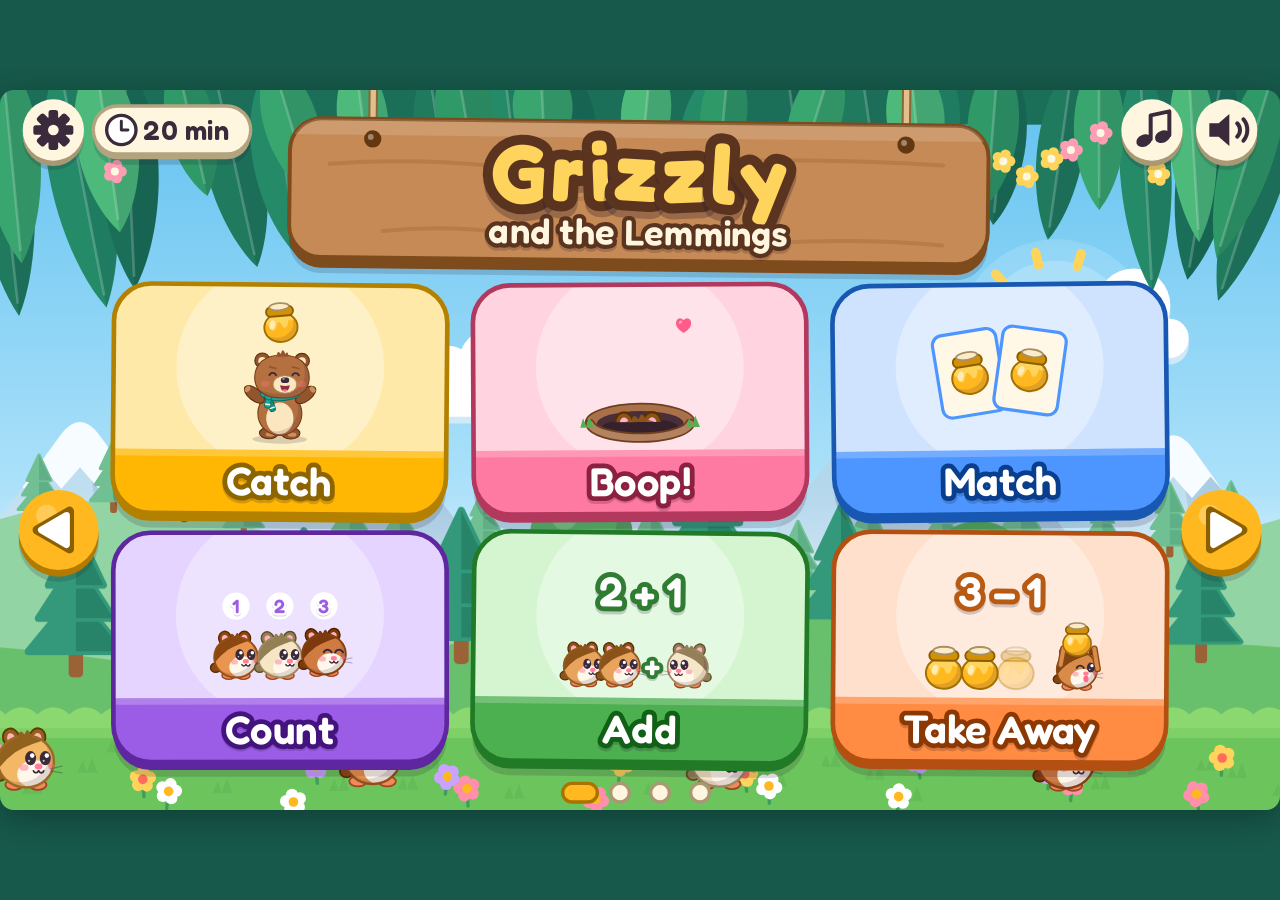
==== commit 61082bb2: "Grizzly: app mode (shared play time, back to all games) Co-Authored-By: Claude Opus 5.5 <noreply@ant" ====
--- a/games/grizzly/index.html
+++ b/games/grizzly/index.html
@@ -61,7 +61,7 @@
   // Saved stickers (stars) per game. Only a convenience; works without storage.
   let stars = {};
   try { stars = JSON.parse(localStorage.getItem('grizzly-stars') || '{}') || {}; } catch (e) { stars = {}; }
-  function saveStars() { try { localStorage.setItem('grizzly-stars', JSON.stringify(stars)); } catch (e) { /* ignore */ } }
+  function saveStars() { try { localStorage.setItem('grizzly-stars', JSON.stringify(stars)); } catch (e) { /* ignore */ } hubStars(); }
 
   // =====================================================================
   //  Sound + voice
@@ -1295,6 +1295,7 @@
   function go(name, intro) {
     // once today's play time is used up, every game leads to the sleeping Grizzly
     if (name !== 'menu' && name !== 'sleep' && playTime.left() <= 0) { name = 'sleep'; intro = undefined; }
+    if (name === 'sleep') hubSleep(); // inside the all-in-one app, the app shows its own sleep scene
     graceT = 0; overlayT = 0;
     scene = S[name];
     songKey = name;
@@ -5475,7 +5476,67 @@
   //  (the next end-of-level or end-of-game screen, or BEDTIME_GRACE seconds at most), then
   //  Grizzly falls asleep until tomorrow.
   const DEFAULT_LIMIT = 20, LAST_MINUTE = 60, BEDTIME_GRACE = 45, LIMIT_CHOICES = [0, 10, 15, 20, 30];
-  const playTime = (() => {
+
+  // ---- Hub mode: inside the all-in-one app (index.html?hub=1 in the app's frame) ----
+  //  The app owns the play-time limit, the grown-up settings and the sleep screen. Here the game
+  //  doesn't count time or touch its play-time storage: playTime reads the app's {hub:'time'}
+  //  messages (no limit until the first one). The gear becomes a "back to all games" house that
+  //  posts {hub:'exit'}, and where the gentle bedtime ending would go to sleep it posts
+  //  {hub:'sleep'} once. Without ?hub=1 none of this does anything.
+  const HUB = /[?&]hub=1\b/.test(location.search) && window.parent !== window;
+  const hubTime = { limit: 0, left: Infinity, used: 0, share: 0 };
+  let hubSlept = false;
+  function hubPost(msg) { if (HUB) try { window.parent.postMessage(msg, '*'); } catch (e) { /* ignore */ } }
+  function hubStars() { hubPost({ hub: 'stars', count: Object.values(stars).reduce((a, n) => a + (Number(n) || 0), 0) }); }
+  function hubSleep() { if (HUB && !hubSlept) { hubSlept = true; hubPost({ hub: 'sleep' }); } }
+  const hubPlayTime = () => ({
+    get limit() { return hubTime.limit; },
+    setLimit() {}, add() {}, addMinutes() {}, resetToday() {},
+    used() { return hubTime.used; },
+    allowed() { return hubTime.limit * 60; },
+    left() { return hubTime.limit ? hubTime.left : Infinity; },
+    share() { return hubTime.limit ? clamp01(hubTime.share) : 0; },
+  });
+  if (HUB) {
+    window.addEventListener('message', e => {
+      const m = e.data;
+      if (e.source !== window.parent || !m || typeof m !== 'object' || typeof m.hub !== 'string') return;
+      if (m.hub === 'time') {
+        const limit = Math.max(0, Number(m.limit) || 0), left = Number(m.left);
+        hubTime.limit = limit && m.left !== null && Number.isFinite(left) ? limit : 0;
+        hubTime.left = hubTime.limit ? left : Infinity;
+        hubTime.used = Math.max(0, Number(m.used) || 0);
+        hubTime.share = Number(m.share) || 0;
+        // more time was given before the app closed the frame: Grizzly wakes up
+        if (scene === S.sleep && playTime.left() > 0) { hubSlept = false; go('menu'); }
+      } else if (m.hub === 'pause') {
+        muted = true;
+        if (window.speechSynthesis) try { window.speechSynthesis.cancel(); } catch (err) { /* ignore */ }
+      }
+    });
+    hubPost({ hub: 'hello', game: 'grizzly' });
+    hubStars();
+  }
+  // "Back to all games": a little storybook cottage on a round paper button, where the gear is.
+  function drawHubExitButton(x, y) {
+    const r = 29, pressed = hot(x - 32, y - 32, 64, 64) && pointer.down ? 3 : 0;
+    circle(x, y + 8, r, P.shadow);
+    circle(x, y + 5, r, dark(P.cream, 0.34));
+    circle(x, y + pressed, r, P.cream);
+    ctx.save(); ctx.translate(x, y + pressed + 1);
+    solid(rr(6, -19, 6, 12, 1.5), P.woodDark, { depth: 0, rim: 2 });            // chimney
+    solid(rr(-13, -5, 26, 21, 3), P.honeyLight, { depth: 3, rim: 2 });          // walls
+    const roof = new Path2D();
+    roof.moveTo(0, -20); roof.lineTo(20, -2); roof.quadraticCurveTo(20, 1, 17, 1);
+    roof.lineTo(-17, 1); roof.quadraticCurveTo(-20, 1, -20, -2); roof.closePath();
+    solid(roof, P.coral, { depth: 3, rim: 2 });
+    solid(rr(-4.5, 4, 9, 12, 4.5), P.teal, { depth: 0, rim: 2 });              // door
+    circle(2, 10.5, 1.2, P.honeyLight);
+    ctx.restore();
+    buttons.push({ x: x - 32, y: y - 32, w: 64, h: 64, action: () => hubPost({ hub: 'exit' }) });
+  }
+
+  const playTime = HUB ? hubPlayTime() : (() => {
     const today = () => { const d = new Date(); return d.getFullYear() + '-' + (d.getMonth() + 1) + '-' + d.getDate(); };
     const load = (key, def) => { try { const v = localStorage.getItem(key); return v === null ? def : JSON.parse(v); } catch (e) { return def; } };
     const save = (key, v) => { try { localStorage.setItem(key, JSON.stringify(v)); } catch (e) { /* storage blocked: lasts for this visit */ } };
@@ -5499,9 +5560,12 @@
   let playAccum = 0, warnedLastMinute = false, graceT = 0, overlayT = 0;
 
   function updatePlayTime(dt) {
+    if (HUB && scene === S.menu && playTime.left() <= 0) { go('sleep'); return; } // no game to finish
     if (!inGame() || modal || document.visibilityState !== 'visible') return;
-    playAccum += dt;
-    if (playAccum >= 1) { playTime.add(Math.floor(playAccum)); playAccum %= 1; }
+    if (!HUB) { // in hub mode the app counts the time
+      playAccum += dt;
+      if (playAccum >= 1) { playTime.add(Math.floor(playAccum)); playAccum %= 1; }
+    }
     const left = playTime.left();
     if (left > LAST_MINUTE) { warnedLastMinute = false; return; }
     if (left > 0) {
@@ -5541,12 +5605,14 @@
   // Minutes left today, beside the gear on the menu.
   function drawMenuTime() {
     if (!playTime.limit || playTime.left() <= 0) return;
-    panel(70, 12, 118, 36, 18, P.cream, { depth: 4, rim: 2.5 });
-    drawClockIcon(91, 30, 11, null);
-    text(`${Math.ceil(playTime.left() / 60)} min`, 140, 31, 21, INK, null);
+    const ox = HUB ? 18 : 0; // room for the bigger "back to all games" button
+    panel(70 + ox, 12, 118, 36, 18, P.cream, { depth: 4, rim: 2.5 });
+    drawClockIcon(91 + ox, 30, 11, null);
+    text(`${Math.ceil(playTime.left() / 60)} min`, 140 + ox, 31, 21, INK, null);
   }
   // The grown-up gear (menu and sleep screen, where the home button would be).
   function drawGearButton(x, y) {
+    if (HUB) { drawHubExitButton(x + 6, y + 8); if (scene === S.menu) drawMenuTime(); return; }
     roundButton(x, y, openGate, () => {
       ctx.fillStyle = INK;
       for (let i = 0; i < 8; i++) { ctx.save(); ctx.rotate(i * Math.PI / 4); ctx.fill(rr(-3.6, -15, 7.2, 9, 2)); ctx.restore(); }
@@ -5558,7 +5624,7 @@
   // ---- The grown-up panel: a times-table check, then the play-time settings ----
   let modal = null; // { mode: 'gate' | 'settings', a, b, typed, shake }
   function newSum() { modal.a = randInt(6, 9); modal.b = randInt(6, 9); modal.typed = ''; }
-  function openGate() { modal = { mode: 'gate', typed: '', shake: 0 }; newSum(); }
+  function openGate() { if (HUB) return; modal = { mode: 'gate', typed: '', shake: 0 }; newSum(); }
   function gateKey(k) {
     if (!modal || modal.mode !== 'gate') return;
     if (k === 'back') modal.typed = modal.typed.slice(0, -1);
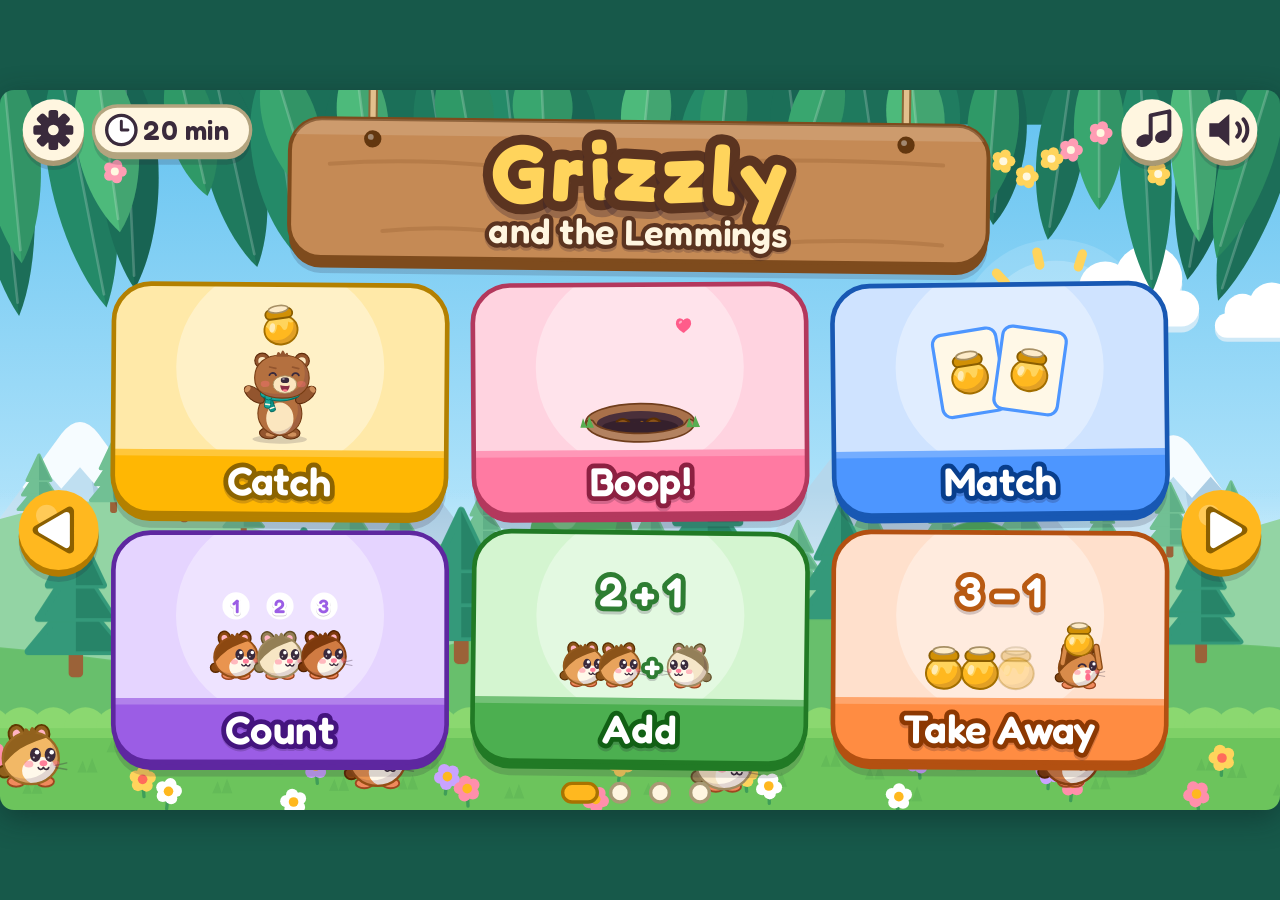
==== commit 622c5a16: "Grizzly app mode: shared all-games button, world-coloured letterbox Co-Authored-By: Claude Opus 5.5 " ====
--- a/games/grizzly/index.html
+++ b/games/grizzly/index.html
@@ -5509,6 +5509,7 @@
         hubTime.share = Number(m.share) || 0;
         // more time was given before the app closed the frame: Grizzly wakes up
         if (scene === S.sleep && playTime.left() > 0) { hubSlept = false; go('menu'); }
+        hubBackdrop();
       } else if (m.hub === 'pause') {
         muted = true;
         if (window.speechSynthesis) try { window.speechSynthesis.cancel(); } catch (err) { /* ignore */ }
@@ -5517,23 +5518,42 @@
     hubPost({ hub: 'hello', game: 'grizzly' });
     hubStars();
   }
-  // "Back to all games": a little storybook cottage on a round paper button, where the gear is.
+  // "Back to all games": the all-in-one app's shared button (the same in all three games): a round
+  // cream paper button with a 2 x 2 grid of little coloured cards, bobbing gently so kids notice it.
+  const HUB_CARDS = ['#f26b5b', '#f5b83d', '#5cb85c', '#4fa3e0']; // top-left, top-right, bottom-left, bottom-right
   function drawHubExitButton(x, y) {
-    const r = 29, pressed = hot(x - 32, y - 32, 64, 64) && pointer.down ? 3 : 0;
-    circle(x, y + 8, r, P.shadow);
-    circle(x, y + 5, r, dark(P.cream, 0.34));
-    circle(x, y + pressed, r, P.cream);
-    ctx.save(); ctx.translate(x, y + pressed + 1);
-    solid(rr(6, -19, 6, 12, 1.5), P.woodDark, { depth: 0, rim: 2 });            // chimney
-    solid(rr(-13, -5, 26, 21, 3), P.honeyLight, { depth: 3, rim: 2 });          // walls
-    const roof = new Path2D();
-    roof.moveTo(0, -20); roof.lineTo(20, -2); roof.quadraticCurveTo(20, 1, 17, 1);
-    roof.lineTo(-17, 1); roof.quadraticCurveTo(-20, 1, -20, -2); roof.closePath();
-    solid(roof, P.coral, { depth: 3, rim: 2 });
-    solid(rr(-4.5, 4, 9, 12, 4.5), P.teal, { depth: 0, rim: 2 });              // door
-    circle(2, 10.5, 1.2, P.honeyLight);
+    const d = 64, r = d / 2, pressed = hot(x - r, y - r, d, d) && pointer.down ? 3 : 0;
+    const bob = Math.sin(time * Math.PI) * 2;                     // +-2 px over 2 s
+    circle(x, y + 6 + bob * 0.5, r, P.shadow);
+    ctx.save(); ctx.translate(x, y + bob + pressed);
+    const face = ell(0, 0, r, r);
+    ctx.fillStyle = '#fff6e0'; ctx.fill(face);
+    shadeEdge(face, 5);
+    rimOf(face, '#d9b57f', 2.5);
+    const grid = d * 0.46, gap = d * 0.12, card = (grid - gap) / 2;
+    HUB_CARDS.forEach((c, i) => {
+      const cx = -grid / 2 + (i % 2) * (card + gap), cy = -grid / 2 + Math.floor(i / 2) * (card + gap);
+      solid(rr(cx, cy, card, card, card * 0.22), c, { depth: 0, rim: 1.5, rimColor: dark(c, 0.25) });
+    });
     ctx.restore();
-    buttons.push({ x: x - 32, y: y - 32, w: 64, h: 64, action: () => hubPost({ hub: 'exit' }) });
+    buttons.push({ x: x - r, y: y - r, w: d, h: d, action: () => hubPost({ hub: 'exit' }) });
+  }
+  // The page around the 960 x 540 picture (the bars on 4:3 iPads): sky above, meadow below, both
+  // following the sky clock, instead of flat dark green, so the world seems to carry on.
+  const HUB_MEADOW = [[0, '#6cc45c'], [0.55, '#6cc45c'], [0.8, '#7dbd57'], [1, '#457b50']]; // the canvas's bottom edge
+  let hubBackdropKey = '';
+  function hubBackdrop() {
+    if (!HUB) return;
+    const ph = Math.round(playTime.share() * 100) / 100;
+    if (String(ph) === hubBackdropKey) return;
+    hubBackdropKey = String(ph);
+    let i = 0;
+    while (i < HUB_MEADOW.length - 2 && ph > HUB_MEADOW[i + 1][0]) i++;
+    const [p0, c0] = HUB_MEADOW[i], [p1, c1] = HUB_MEADOW[i + 1];
+    const sky = skyAt(ph)[0], meadow = mixColor(c0, c1, clamp01((ph - p0) / (p1 - p0)));
+    const bg = `linear-gradient(to bottom, ${sky} 0%, ${sky} 50%, ${meadow} 50%, ${meadow} 100%)`;
+    document.documentElement.style.background = document.body.style.background = bg;
+    canvas.style.borderRadius = '0'; canvas.style.boxShadow = 'none';
   }
 
   const playTime = HUB ? hubPlayTime() : (() => {
@@ -5837,6 +5857,7 @@
   }
 
   go(playTime.left() <= 0 ? 'sleep' : 'menu');
+  hubBackdrop();
   let last = performance.now();
   function frame(now) {
     const dt = Math.min(0.05, (now - last) / 1000);
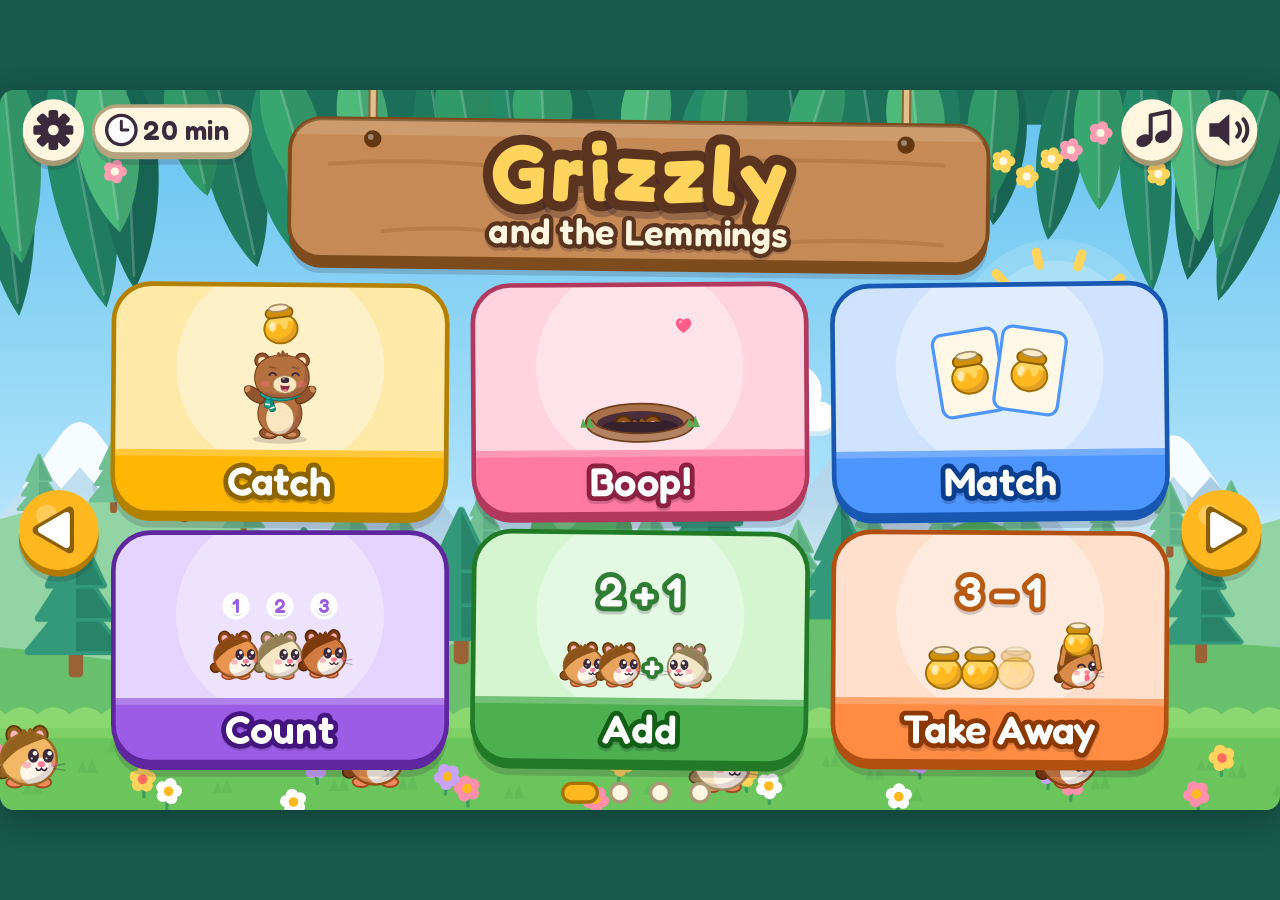
==== commit e2945d1c: "Freeze games under the turn-sideways card; sleep-scene and button polish; earlier bus warning Co-Aut" ====
--- a/games/grizzly/index.html
+++ b/games/grizzly/index.html
@@ -67,6 +67,7 @@
   //  Sound + voice
   // =====================================================================
   let audio = null, muted = false;
+  let hubHeld = false; // hub mode: the app's "turn me sideways" card covers the game, so it stands still
   // A short silent WAV, built here so no file is needed.
   function silentWavURL() {
     const n = 800, buf = new Uint8Array(44 + n), dv = new DataView(buf.buffer);
@@ -83,6 +84,7 @@
   // real user gesture (a finger lifting off counts, a finger touching down may not),
   // and by default they mute web sound when the silent switch / Silent Mode is on.
   function initAudio(gestureEnd = false) {
+    if (hubHeld) return;
     // iOS 17+: treat this page like a media player so Silent Mode doesn't mute it.
     try { if (navigator.audioSession && navigator.audioSession.type !== 'playback') navigator.audioSession.type = 'playback'; } catch (e) { /* ignore */ }
     if (!audio) {
@@ -234,7 +236,7 @@
   // Reads short instructions aloud so pre-readers can play.
   // queue = true waits for anything already being said instead of cutting it off.
   function say(words, queue = false) {
-    if (muted || !window.speechSynthesis) return;
+    if (muted || hubHeld || !window.speechSynthesis) return;
     try {
       if (!queue) window.speechSynthesis.cancel();
       const u = new SpeechSynthesisUtterance(words);
@@ -5513,16 +5515,34 @@
       } else if (m.hub === 'pause') {
         muted = true;
         if (window.speechSynthesis) try { window.speechSynthesis.cancel(); } catch (err) { /* ignore */ }
-      }
+      } else if (m.hub === 'hold') hubHold(!!m.on);
     });
     hubPost({ hub: 'hello', game: 'grizzly' });
     hubStars();
   }
+  // Hold: while the app's "turn me sideways" card covers the game, the scene, the main loop's
+  // clock (and so the bedtime grace), speech and sound all stand still; then it carries on.
+  function hubHold(on) {
+    if (on === hubHeld) return;
+    hubHeld = on;
+    keys.left = keys.right = false; pointer.down = false;
+    if (on) {
+      if (window.speechSynthesis) try { window.speechSynthesis.cancel(); } catch (err) { /* ignore */ }
+      if (audio) try { const r = audio.suspend(); if (r) r.catch(() => {}); } catch (err) { /* ignore */ }
+    } else {
+      last = performance.now();                                    // no jump in the clock
+      if (audio && document.visibilityState === 'visible') try { const r = audio.resume(); if (r) r.catch(() => {}); } catch (err) { /* ignore */ }
+    }
+  }
   // "Back to all games": the all-in-one app's shared button (the same in all three games): a round
   // cream paper button with a 2 x 2 grid of little coloured cards, bobbing gently so kids notice it.
   const HUB_CARDS = ['#f26b5b', '#f5b83d', '#5cb85c', '#4fa3e0']; // top-left, top-right, bottom-left, bottom-right
+  // On small screens (a phone held sideways) it grows so it is still at least 56 CSS px across.
+  const hubExitR = () => 32 * Math.max(1, 56 / (64 * ((parseFloat(canvas.style.width) || W) / W)));
   function drawHubExitButton(x, y) {
-    const d = 64, r = d / 2, pressed = hot(x - r, y - r, d, d) && pointer.down ? 3 : 0;
+    const r = hubExitR(), d = r * 2;
+    x = Math.max(x, 14 + r); y = Math.max(y, 6 + r);           // grow from the top-left corner
+    const pressed = hot(x - r, y - r, d, d) && pointer.down ? 3 : 0;
     const bob = Math.sin(time * Math.PI) * 2;                     // +-2 px over 2 s
     circle(x, y + 6 + bob * 0.5, r, P.shadow);
     ctx.save(); ctx.translate(x, y + bob + pressed);
@@ -5625,7 +5645,7 @@
   // Minutes left today, beside the gear on the menu.
   function drawMenuTime() {
     if (!playTime.limit || playTime.left() <= 0) return;
-    const ox = HUB ? 18 : 0; // room for the bigger "back to all games" button
+    const ox = HUB ? Math.max(18, 2 * hubExitR() - 50) : 0; // room for the bigger "back to all games" button (clear of the title board at x 218)
     panel(70 + ox, 12, 118, 36, 18, P.cream, { depth: 4, rim: 2.5 });
     drawClockIcon(91 + ox, 30, 11, null);
     text(`${Math.ceil(playTime.left() / 60)} min`, 140 + ox, 31, 21, INK, null);
@@ -5803,6 +5823,7 @@
   window.addEventListener('click', () => initAudio(true));
 
   window.addEventListener('keydown', e => {
+    if (hubHeld) return;
     initAudio(true);
     const k = e.key;
     if (modal) {
@@ -5862,8 +5883,7 @@
   function frame(now) {
     const dt = Math.min(0.05, (now - last) / 1000);
     last = now;
-    update(dt);
-    render();
+    if (!hubHeld) { update(dt); render(); }
     requestAnimationFrame(frame);
   }
   requestAnimationFrame(frame);
